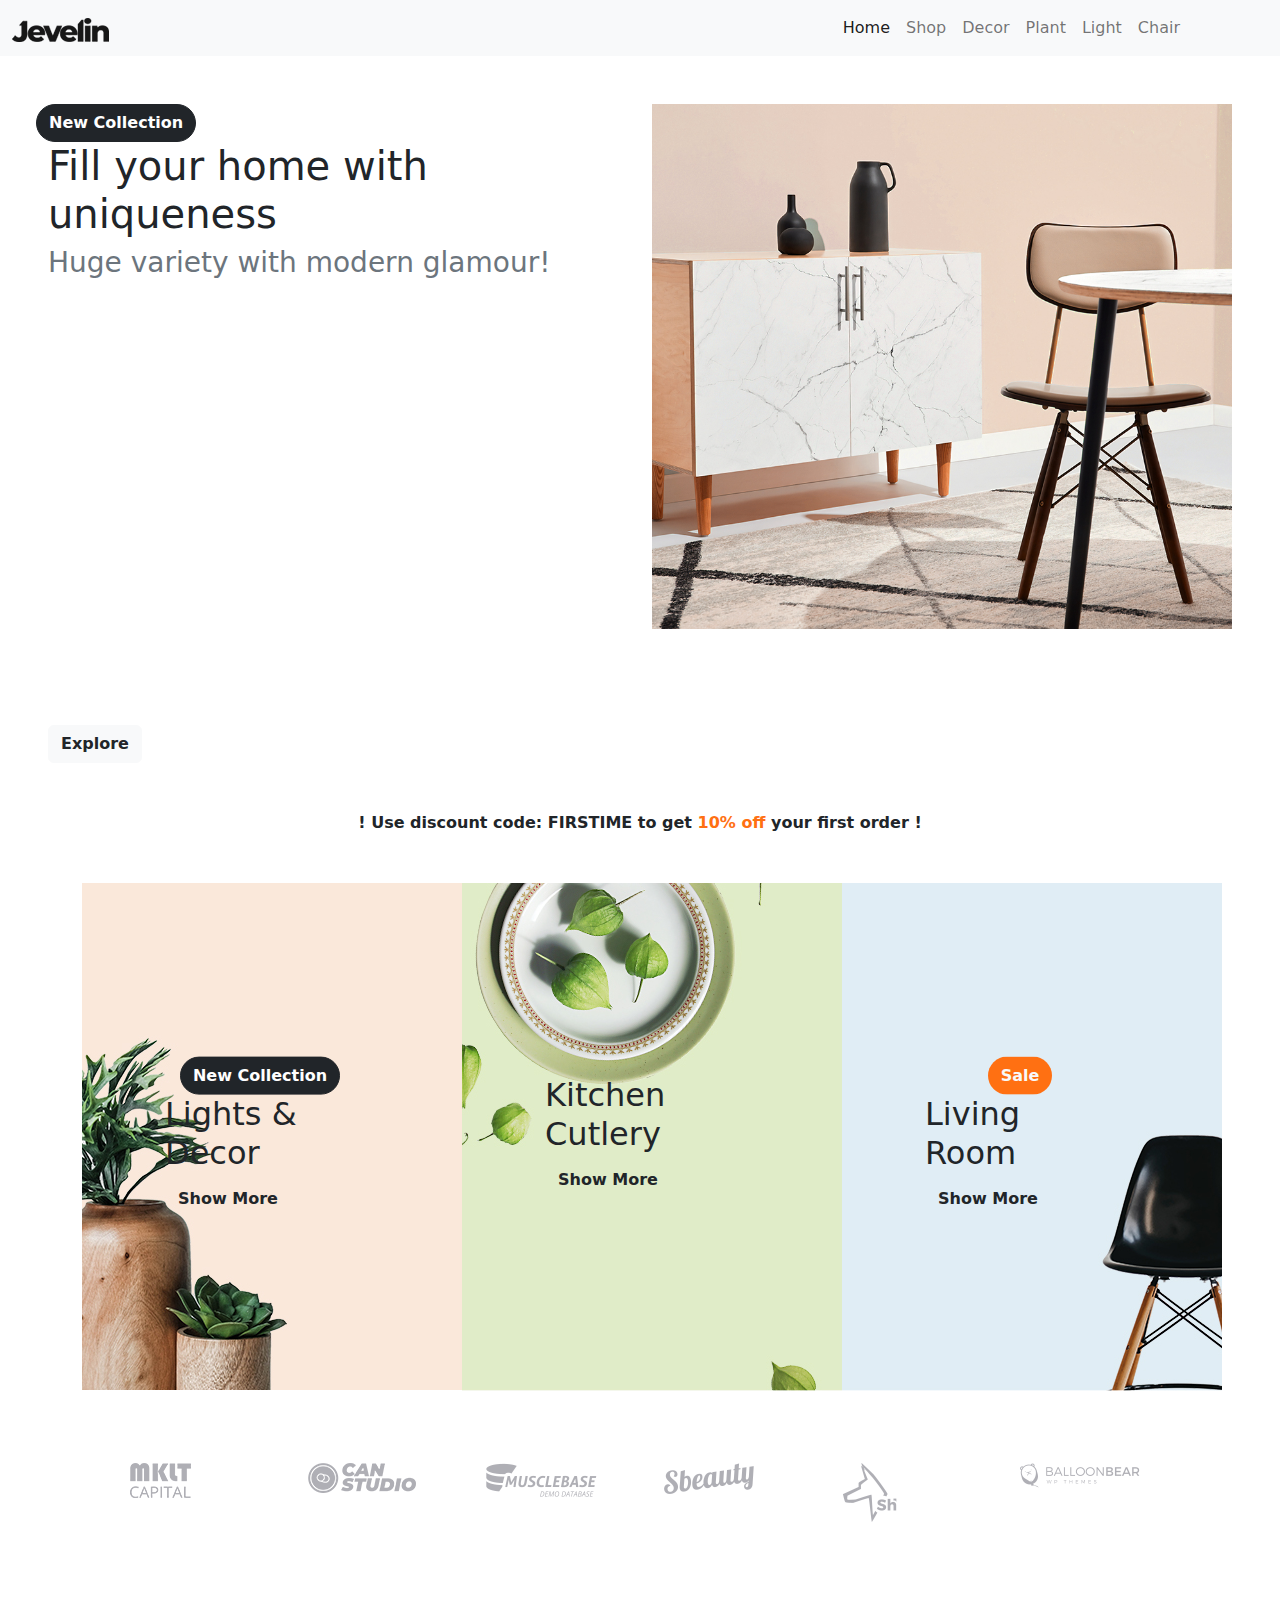
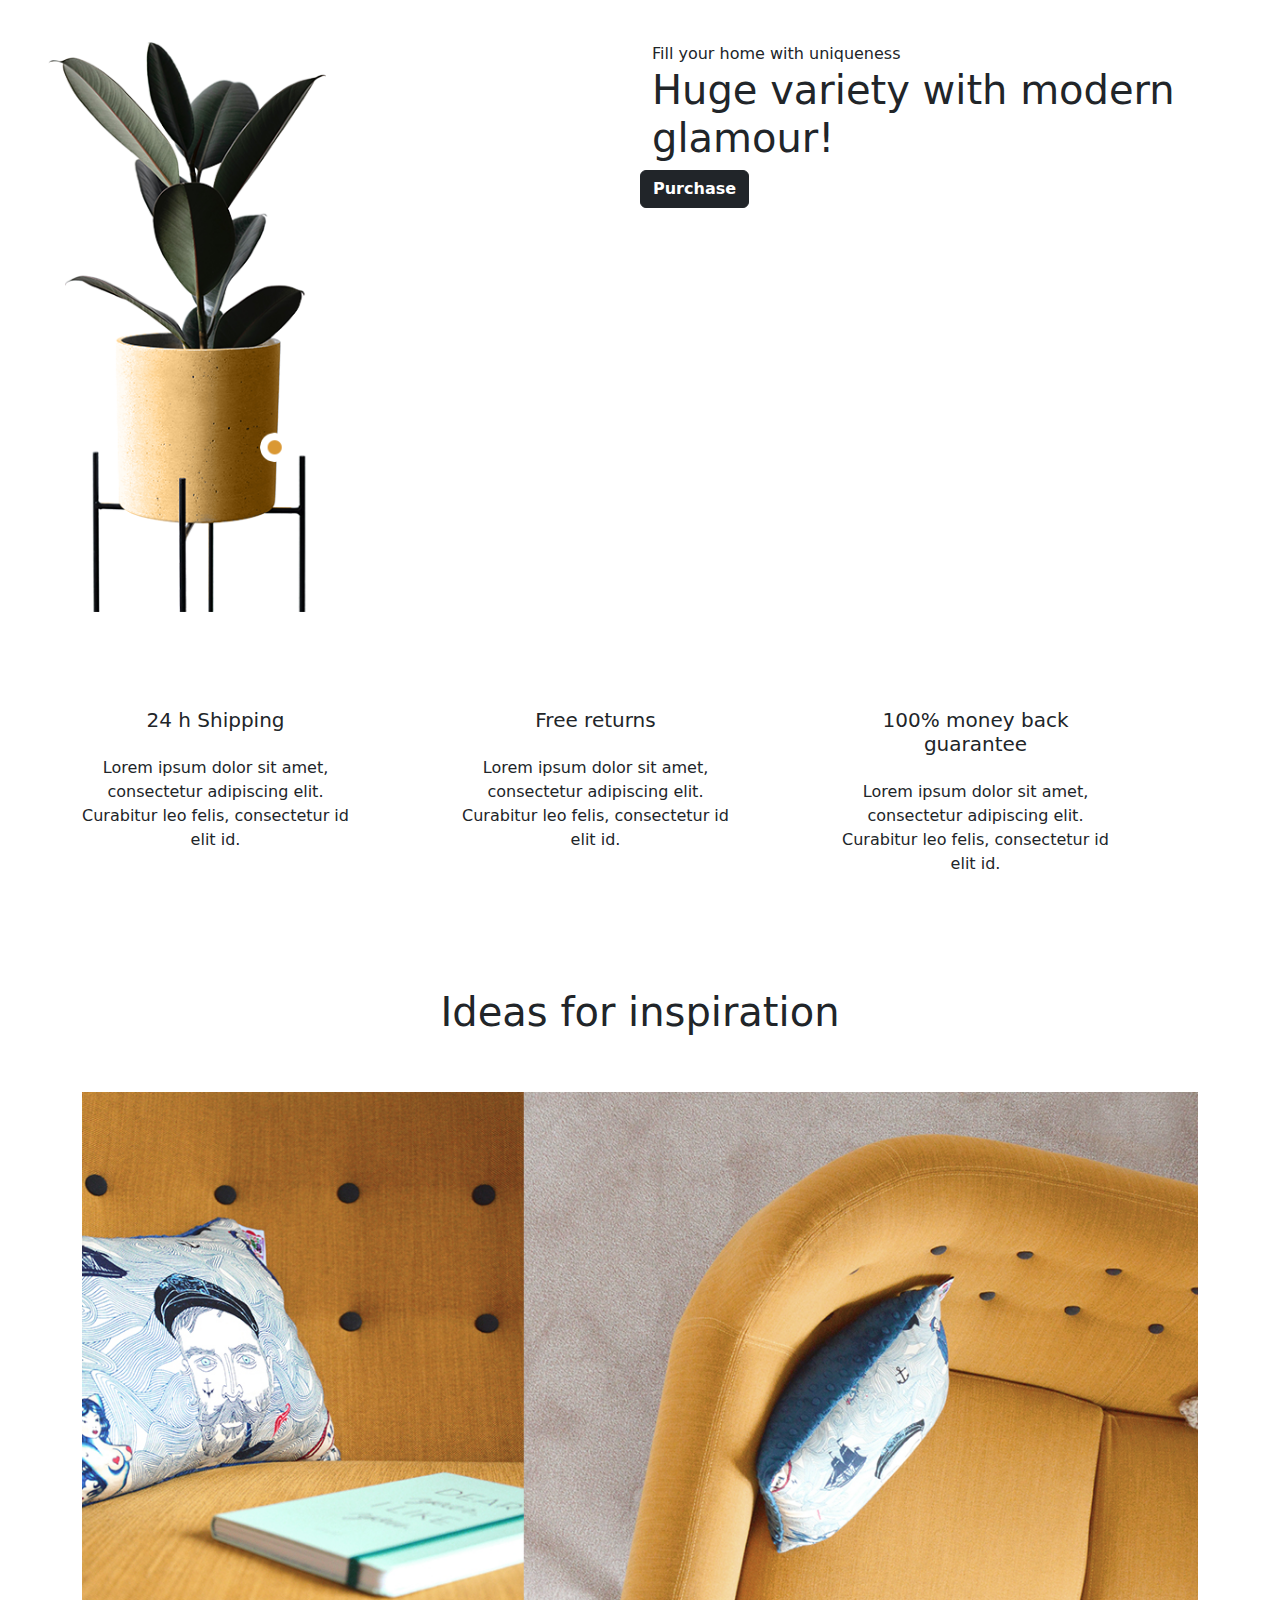
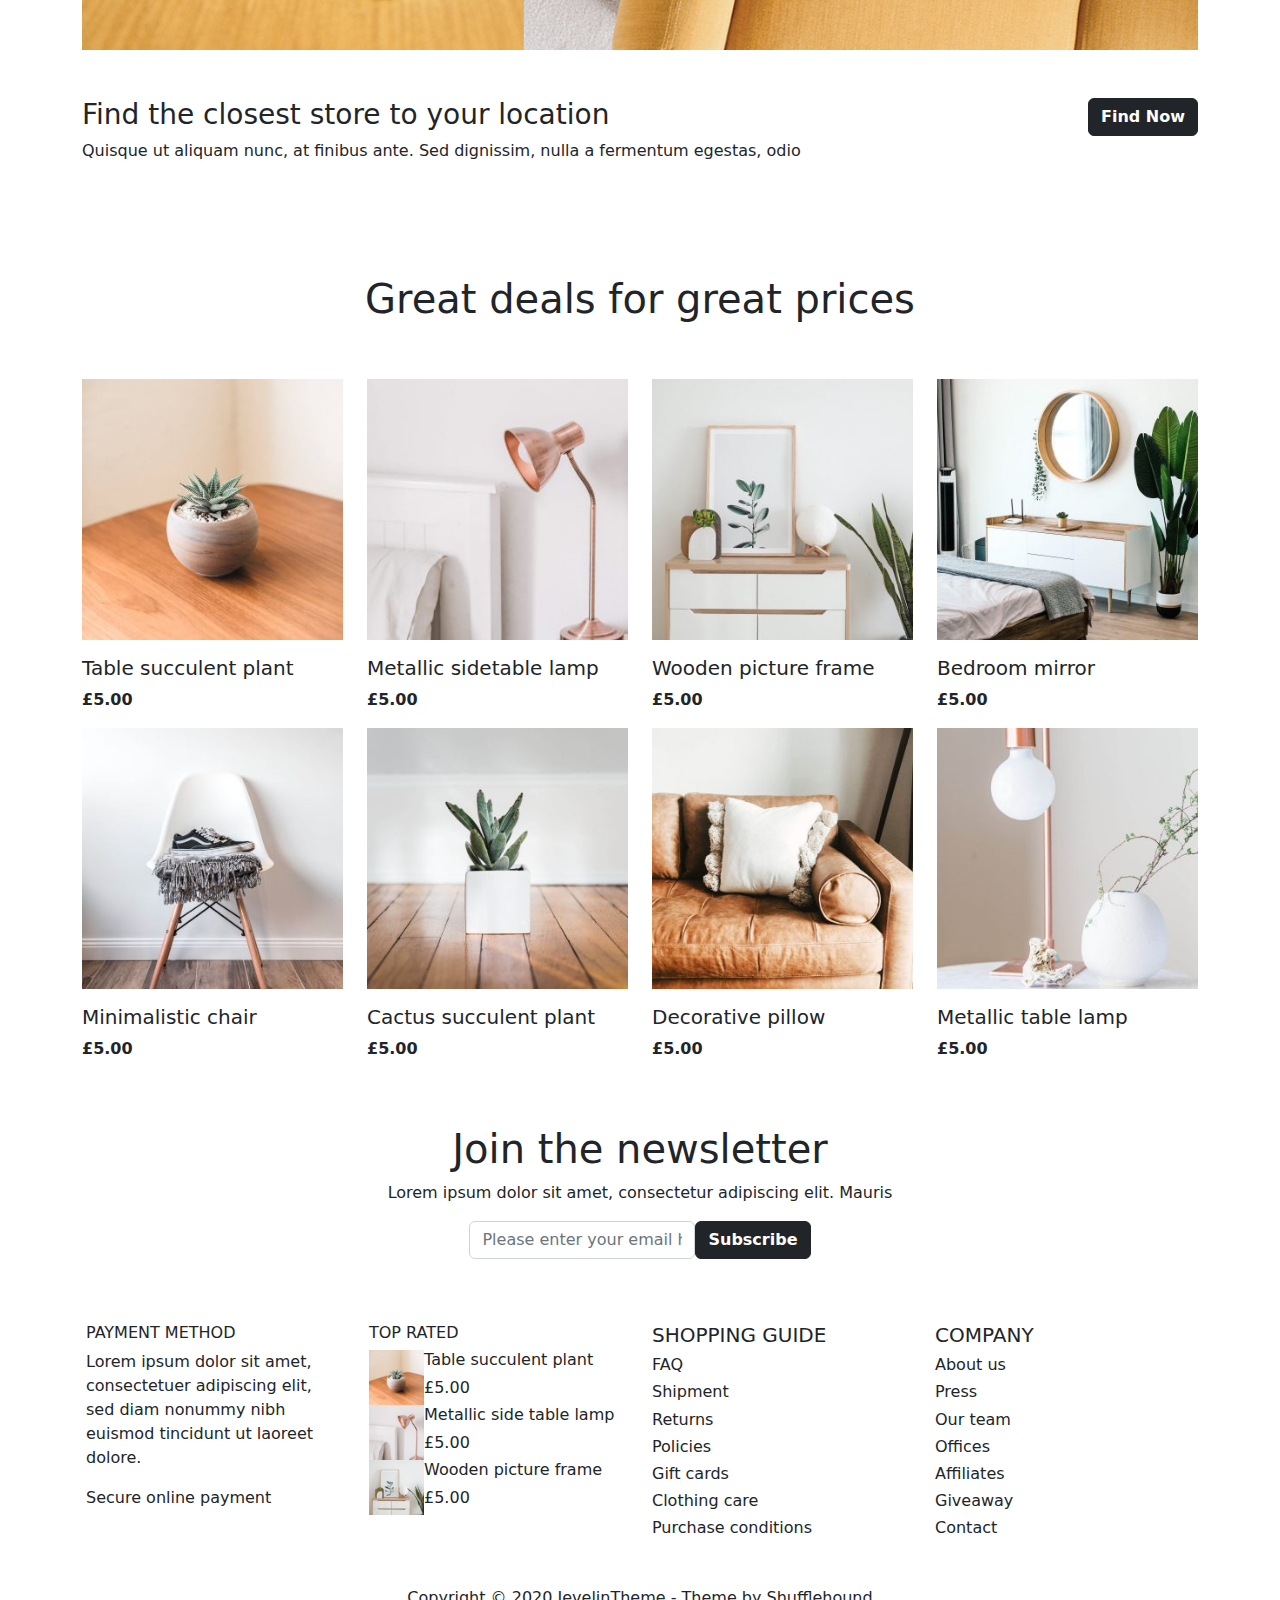
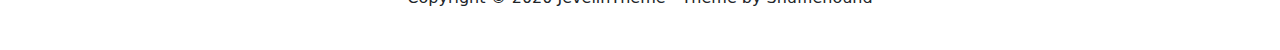
==== Task1/index.html @ b9869b01 "commit" ====
<!DOCTYPE html>
<html lang="en">
    <head>
        <meta charset="UTF-8">
        <meta http-equiv="X-UA-Compatible" content="IE=edge">
        <meta name="viewport" content="width=device-width, initial-scale=1.0">
        <title>Minimal Furniture Shop - Just another Jevelin WordPress Theme...</title>
        <link rel="icon" type="image/x-icon" href="assets/icon.png">
        <link rel="stylesheet" href="css/style.css">
        <link rel="stylesheet" href="assets/bootstrap.min.css">
        <script defer src="assets/bootstrap.bundle.min.js"></script>
        <script defer src="assets/icons.js"></script>
    </head>
    <body>
        <nav class="navbar navbar-expand-sm bg-light navbar-light">
            <div class="container-fluid">
                <div>
                    <a class="navbar-brand" href="#">
                        <img src="assets/logo.png" alt="Logo">
                    </a>
                </div>
                <div class="collapse navbar-collapse" id="navbarNav"></div>
                    <ul class="navbar-nav">
                        <li class="nav-item">
                            <a class="nav-link active" href="#">Home</a>
                        </li>
                        <li class="nav-item">
                            <a class="nav-link" href="#">Shop</a>
                        </li>
                        <li class="nav-item">
                            <a class="nav-link" href="#">Decor</a>
                        </li>
                        <li class="nav-item">
                            <a class="nav-link" href="#">Plant</a>
                        </li>
                        <li class="nav-item">
                            <a class="nav-link" href="#">Light</a>
                        </li>
                        <li class="nav-item">
                            <a class="nav-link" href="#">Chair</a>
                        </li>
                    </ul>
                </div>
                <div>
                    <ul class="navbar-nav">
                        <li class="nav-item">
                            <a class="nav-link" href="#">
                                <i class='fab fa-facebook-f' id="facebookicon1"></i>
                            </a>
                        </li>
                        <li class="nav-item">
                            <a class="nav-link" href="#">
                                <i class='fab fa-twitter' id="twittericon1"></i>
                            </a>
                        </li>
                        <li class="nav-item">
                            <a class="nav-link" href="#">
                                <i class='fab fa-instagram' id="instagramicon1"></i>
                            </a>
                        </li>
                        <li class="nav-item">
                            <a class="nav-link" href="#">
                                <i class='fas fa-search' id="searchicon1"></i>
                            </a>
                        </li>
                        <li class="nav-item">
                            <a class="nav-link" href="#">
                                <i class='fas fa-shopping-cart' id="carticon1"></i>
                            </a>
                        </li>
                    </ul>
                </div>
            </div>
        </nav>
        <div class="container-fluid p-5">
            <div class="row">
                <div class="col-lg-6">
                    <div class="row">
                        <button type="button" class="btn btn-dark btn-xs rounded-pill w-auto"><b>New Collection</b></button>
                    </div>
                    <div class="row">
                        <h1 class="text-dark">Fill your home with uniqueness</h1>
                    </div>
                    <div class="row">
                        <h3 class="text-secondary">Huge variety with modern glamour!</h3>
                    </div>
                </div>
                <div class="col-lg-6">
                    <div class="row">
                        <img src="assets/furniture1.jpg" alt="Furniture1">
                    </div>
                </div>
            </div>
        </div>
        <div class="container-fluid p-5">
            <button class="btn btn-light text-dark">
                <b>Explore
                    <i class='fas fa-angle-down' id="arrowdown1"></i>
                </b>
            </button>
        </div>
        <div class="container">
            <div class="row text-center">
                <a href="#" class="text-decoration-none text-dark pb-5">
                    <b>! Use discount code: FIRSTIME to get <span class="color-ff7012">10% off</span> your first order !</b>
                </a>
            </div>
        </div>
        <div class="container">
            <div class="row">
                <div class="col-lg-4 position-relative">
                    <img src="assets/furniture2.jpg" alt="Furniture2">
                    <div class="position-absolute top-50 start-50 translate-middle">
                        <div class="text-center">
                            <button type="button" class="btn btn-dark btn-xs rounded-pill w-auto">
                                <b>New Collection</b>
                            </button>
                        </div>
                        <div>
                            <h2>Lights & Decor</h2>
                        </div>
                        <div>
                            <button type="button" class="btn bg-transparent text-dark">
                                <b>Show More
                                    <i class='fas fa-angle-right' id="arrowright1"></i>
                                </b>
                            </button>
                        </div>
                    </div>
                </div>
                <div class="col-lg-4 position-relative">
                    <img src="assets/furniture3.jpg" alt="Furniture3">
                    <div class="position-absolute top-50 start-50 translate-middle">
                        <div>
                            <h2>Kitchen Cutlery</h2>
                        </div>
                        <div>
                            <button type="button" class="btn bg-transparent text-dark">
                                <b>Show More
                                    <i class='fas fa-angle-right' id="arrowright1"></i>
                                </b>
                            </button>
                        </div>
                    </div>
                </div>
                <div class="col-lg-4 position-relative">
                    <img src="assets/furniture4.jpg" alt="Furniture4">
                    <div class="position-absolute top-50 start-50 translate-middle">
                        <div class="text-center">
                            <button type="button" class="btn btn-xs rounded-pill w-auto bg-ff7012 text-light">
                                <b>Sale</b>
                            </button>
                        </div>
                        <div>
                            <h2>Living Room</h2>
                        </div>
                        <div>
                            <button type="button" class="btn bg-transparent text-dark">
                                <b>Show More
                                    <i class='fas fa-angle-right' id="arrowright1"></i>
                                </b>
                            </button>
                        </div>
                    </div>
                </div>
            </div>
        </div>
        <div class="container p-5">
            <div class="row">
                <div class="col-md-6 col-lg-3 col-xl-2 p-4">
                    <img src="assets/mklt.png" alt="MKLT">
                </div>
                <div class="col-md-6 col-lg-3 col-xl-2 p-4">
                    <img src="assets/can.png" alt="CAN">
                </div>
                <div class="col-md-6 col-lg-3 col-xl-2 p-4">
                    <img src="assets/musclebase.png" alt="Musclebase">
                </div>
                <div class="col-md-6 col-lg-3 col-xl-2 p-4">
                    <img src="assets/sbeauty.png" alt="Sbeauty">
                </div>
                <div class="col-md-6 col-lg-3 col-xl-2 p-4">
                    <img src="assets/sh.png" alt="SH">
                </div>
                <div class="col-md-6 col-lg-3 col-xl-2 p-4">
                    <img src="assets/balloonbear.png" alt="Balloonbear">
                </div>
            </div>
        </div>
        <div class="container-fluid p-5">
            <div class="row">
                <div class="col-lg-6">
                    <div class="row">
                        <img src="assets/furniture5-1.png" alt="Furniture1" class="w-50">
                    </div>
                </div>
                <div class="col-lg-6">
                    <div class="row">
                        <span class="text-dark">Fill your home with uniqueness</span>
                    </div>
                    <div class="row">
                        <h1 class="text-dark">Huge variety with modern glamour!</h1>
                    </div>
                    <div class="row">
                        <button type="button" class="btn btn-dark btn-xs rounded w-auto">
                            <b>Purchase</b>
                        </button>
                    </div>
                </div>
            </div>
        </div>
        <div class="container py-5">
            <div class="row">
                <div class="col-lg-4">
                    <div class="text-center w-75">
                        <i class='far fa-clock' id="clockicon1"></i>
                        <h5 class="pb-3">24 h Shipping</h5>
                        <p>Lorem ipsum dolor sit amet, consectetur adipiscing elit. Curabitur leo felis, consectetur id elit id.</p>
                    </div>
                </div>
                <div class="col-lg-4">
                    <div class="text-center w-75">
                        <i class='fas fa-truck' id="truckicon1"></i>
                        <h5 class="pb-3">Free returns</h5>
                        <p>Lorem ipsum dolor sit amet, consectetur adipiscing elit. Curabitur leo felis, consectetur id elit id.</p>
                    </div>
                </div>
                <div class="col-lg-4">
                    <div class="text-center w-75">
                        <i class='fas fa-wallet' id="walleticon1"></i>
                        <h5 class="pb-3">100% money back guarantee</h5>
                        <p>Lorem ipsum dolor sit amet, consectetur adipiscing elit. Curabitur leo felis, consectetur id elit id.</p>
                    </div>
                </div>
            </div>
        </div>
        <div class="container">
            <h1 class="text-center py-5">Ideas for inspiration</h1>
            <img src="assets/furniture6.jpg" alt="Furniture6" class="w-100">
        </div>
        <div class="container my-5">
            <div class="d-flex justify-content-between">
                <div>
                    <h3>Find the closest store to your location</h3>
                    <p>Quisque ut aliquam nunc, at finibus ante. Sed dignissim, nulla a fermentum egestas, odio</p>
                </div>
                <div>
                    <button type="button" class="btn btn-dark btn-xs rounded w-auto">
                        <b>Find Now</b>
                    </button>
                </div>
            </div>
        </div>
        <div class="container">
            <div class="text-center py-5">
                <h1>Great deals for great prices</h1>
            </div>
            <div class="row">
                <div class="col-xl-3 col-md-6">
                    <div class="card border-0">
                        <img class="card-img-top rounded-0" src="assets/furniture7.jpg" alt="Furniture7">
                        <div class="card-body d-flex justify-content-between px-0">
                            <div>
                                <h5 class="card-title">Table succulent plant</h5>
                                <p class="card-text"><b>£5.00</b></p>
                            </div>
                            <div>
                                <i class='fas fa-shopping-cart'></i>
                            </div>
                        </div>
                    </div>
                </div>
                <div class="col-xl-3 col-md-6">
                    <div class="card border-0">
                        <img class="card-img-top rounded-0" src="assets/furniture8.jpg" alt="Furniture8">
                        <div class="card-body d-flex justify-content-between px-0">
                            <div>
                                <h5 class="card-title">Metallic sidetable lamp</h5>
                                <p class="card-text"><b>£5.00</b></p>
                            </div>
                            <div>
                                <i class='fas fa-shopping-cart'></i>
                            </div>
                        </div>
                    </div>
                </div>
                <div class="col-xl-3 col-md-6">
                    <div class="card border-0">
                        <img class="card-img-top rounded-0" src="assets/furniture9.jpg" alt="Furniture9">
                        <div class="card-body d-flex justify-content-between px-0">
                            <div>
                                <h5 class="card-title">Wooden picture frame</h5>
                                <p class="card-text"><b>£5.00</b></p>
                            </div>
                            <div>
                                <i class='fas fa-shopping-cart'></i>
                            </div>
                        </div>
                    </div>
                </div>
                <div class="col-xl-3 col-md-6">
                    <div class="card border-0">
                        <img class="card-img-top rounded-0" src="assets/furniture10.jpg" alt="Furniture10">
                        <div class="card-body d-flex justify-content-between px-0">
                            <div>
                                <h5 class="card-title">Bedroom mirror</h5>
                                <p class="card-text"><b>£5.00</b></p>
                            </div>
                            <div>
                                <i class='fas fa-shopping-cart'></i>
                            </div>
                        </div>
                    </div>
                </div>
            </div>
            <div class="row">
                <div class="col-xl-3 col-md-6">
                    <div class="card border-0">
                        <img class="card-img-top rounded-0" src="assets/furniture11.jpg" alt="Furniture11">
                        <div class="card-body d-flex justify-content-between px-0">
                            <div>
                                <h5 class="card-title">Minimalistic chair</h5>
                                <p class="card-text"><b>£5.00</b></p>
                            </div>
                            <div>
                                <i class='fas fa-shopping-cart'></i>
                            </div>
                        </div>
                    </div>
                </div>
                <div class="col-xl-3 col-md-6">
                    <div class="card border-0">
                        <img class="card-img-top rounded-0" src="assets/furniture12.jpg" alt="Furniture12">
                        <div class="card-body d-flex justify-content-between px-0">
                            <div>
                                <h5 class="card-title">Cactus succulent plant</h5>
                                <p class="card-text"><b>£5.00</b></p>
                            </div>
                            <div>
                                <i class='fas fa-shopping-cart'></i>
                            </div>
                        </div>
                    </div>
                </div>
                <div class="col-xl-3 col-md-6">
                    <div class="card border-0">
                        <img class="card-img-top rounded-0" src="assets/furniture13.jpg" alt="Furniture13">
                        <div class="card-body d-flex justify-content-between px-0">
                            <div>
                                <h5 class="card-title">Decorative pillow</h5>
                                <p class="card-text"><b>£5.00</b></p>
                            </div>
                            <div>
                                <i class='fas fa-shopping-cart'></i>
                            </div>
                        </div>
                    </div>
                </div>
                <div class="col-xl-3 col-md-6">
                    <div class="card border-0">
                        <img class="card-img-top rounded-0" src="assets/furniture14.jpg" alt="Furniture14">
                        <div class="card-body d-flex justify-content-between px-0">
                            <div>
                                <h5 class="card-title">Metallic table lamp</h5>
                                <p class="card-text"><b>£5.00</b></p>
                            </div>
                            <div>
                                <i class='fas fa-shopping-cart'></i>
                            </div>
                        </div>
                    </div>
                </div>
            </div>
        </div>
        <div class="container text-center p-5">
            <h1>Join the newsletter</h1>
            <div>
                <p>Lorem ipsum dolor sit amet, consectetur adipiscing elit. Mauris</p>
            </div>
            <div class="d-flex justify-content-center">
                <div class="mr-3">
                    <input type="text" placeholder="Please enter your email here..." class="form-control">
                </div>
                <div>
                    <button type="button" class="btn btn-dark btn-xs rounded w-auto">
                        <b>Subscribe</b>
                    </button>
                </div>
            </div>
        </div>
        <div class="container p-3">
            <div class="row">
                <div class="col-lg-3">
                    <h6>PAYMENT METHOD</h6>
                    <div>
                        <P>
                            Lorem ipsum dolor sit amet, consectetuer adipiscing elit, sed diam nonummy nibh euismod tincidunt ut laoreet dolore.
                        </P>
                    </div>
                    <div class="d-flex">
                        <div class="pe-3">
                            <i class='fab fa-cc-visa' id="visaicon"></i>
                        </div>
                        <div class="pe-3">
                            <i class='fab fa-cc-mastercard' id="mastericon"></i>
                        </div>
                        <div class="pe-3">
                            <i class='fab fa-cc-amex' id="amexicon"></i>
                        </div>
                        <div class="pe-3">
                            <i class='fab fa-cc-paypal' id="paypalicon"></i>
                        </div>
                        <div class="pe-3">
                            <i class='fab fa-cc-jcb' id="jcbicon"></i>
                        </div>
                    </div>
                    <div>
                        <i class='fas fa-lock'></i>
                        <span>Secure online payment</span>
                    </div>
                </div>
                <div class="col-lg-3">
                    <h6>TOP RATED</h6>
                    <div class="d-flex">
                        <div>
                            <img src="assets/furniture7.jpg" alt="Table succulent plant" class="cursor-pointer width-55">
                        </div>
                        <div>
                            <h6>Table succulent plant</h6>
                            <h6>£5.00</h6>
                        </div>
                    </div>
                    <div class="d-flex">
                        <div>
                            <img src="assets/furniture8.jpg" alt="Metallic side table lamp" class="cursor-pointer width-55">
                        </div>
                        <div>
                            <h6>Metallic side table lamp</h6>
                            <h6>£5.00</h6>
                        </div>
                    </div>
                    <div class="d-flex">
                        <div>
                            <img src="assets/furniture9.jpg" alt="Wooden picture frame" class="cursor-pointer width-55">
                        </div>
                        <div>
                            <h6>Wooden picture frame</h6>
                            <h6>£5.00</h6>
                        </div>
                    </div>
                </div>
                <div class="col-lg-3">
                    <h5>SHOPPING GUIDE</h5>
                    <h6 class="">FAQ</h6>
                    <h6 class="">Shipment</h6>
                    <h6 class="">Returns</h6>
                    <h6 class="">Policies</h6>
                    <h6 class="">Gift cards</h6>
                    <h6 class="">Clothing care</h6>
                    <h6 class="">Purchase conditions</h6>
                </div>
                <div class="col-lg-3">
                    <h5>COMPANY</h5>
                    <h6 class="">About us</h6>
                    <h6 class="">Press</h6>
                    <h6 class="">Our team</h6>
                    <h6 class="">Offices</h6>
                    <h6 class="">Affiliates</h6>
                    <h6 class="">Giveaway</h6>
                    <h6 class="">Contact</h6>
                </div>
            </div>
        </div>
        <div class="text-center p-4">
            <p>Copyright © 2020 JevelinTheme - Theme by Shufflehound</p>
        </div>
    </body>
</html>
---- Task1/css/style.css ----
*{
    padding: 0;
    margin: 0;
}
.bg-ff7012{
    background-color: #ff7012!important;
}
.color-ff7012{
    color: #ff7012;
}
.width-55{
    width: 55px;
}
#clockicon1,
#truckicon1,
#walleticon1{
    font-size: 40px;
    margin-bottom: 40px;
}
#visaicon,
#mastericon,
#amexicon,
#paypalicon,
#jcbicon{
    font-size: 30px;
}
#visaicon:hover,
#mastericon:hover,
#amexicon:hover,
#paypalicon:hover,
#jcbicon:hover{
    color: #686868;
    cursor: pointer;
}
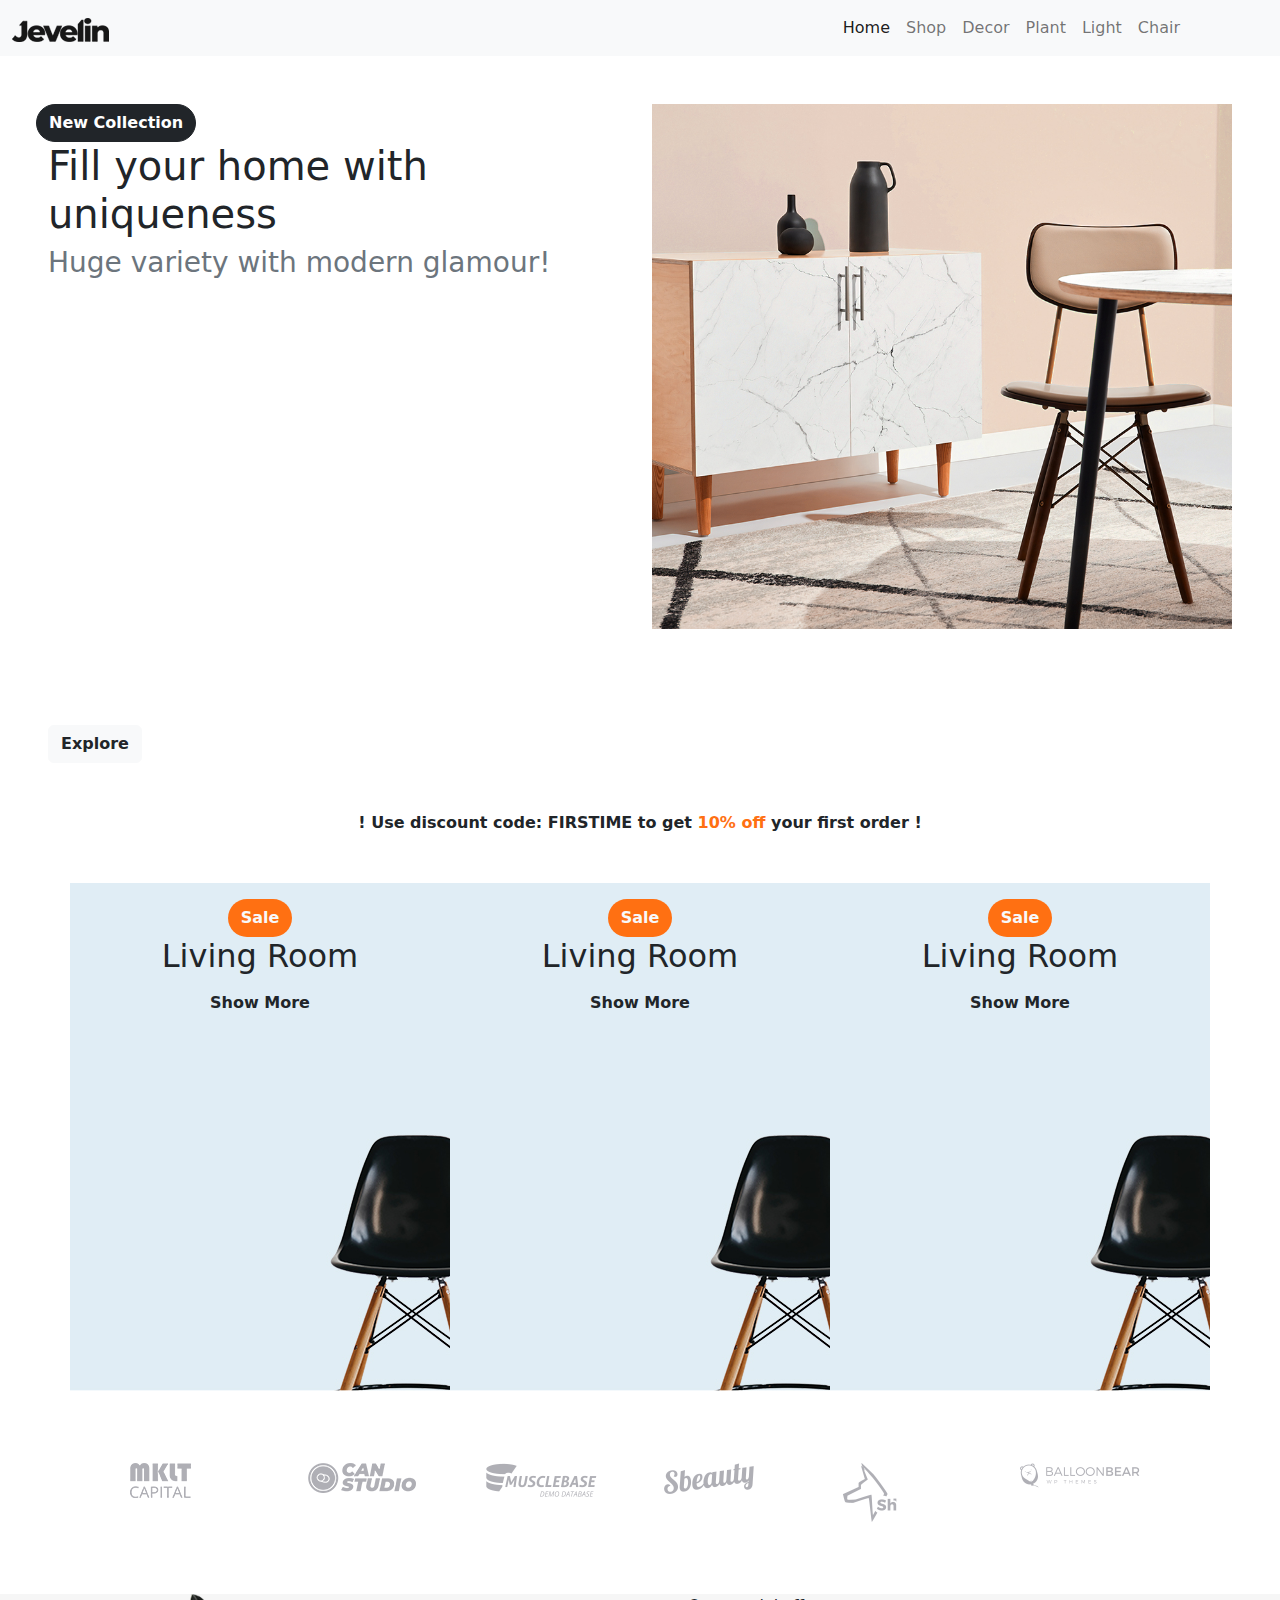
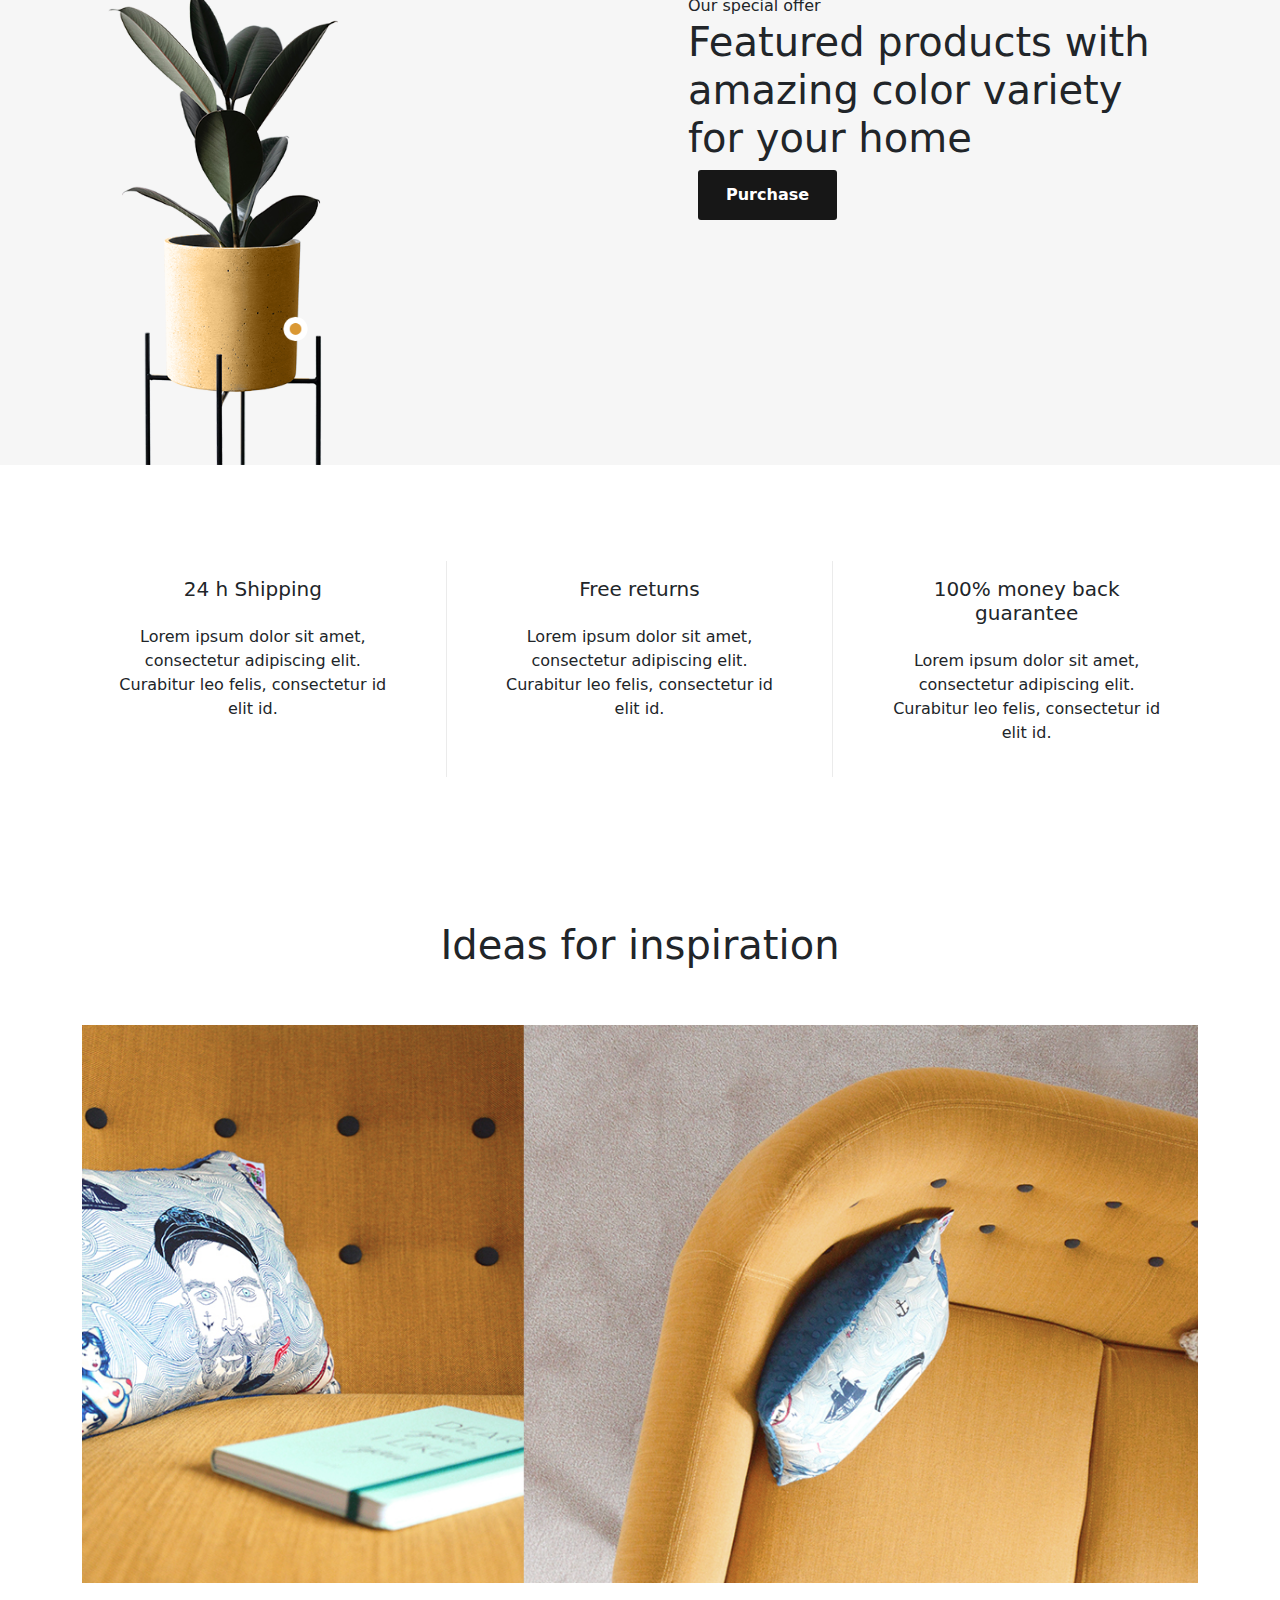
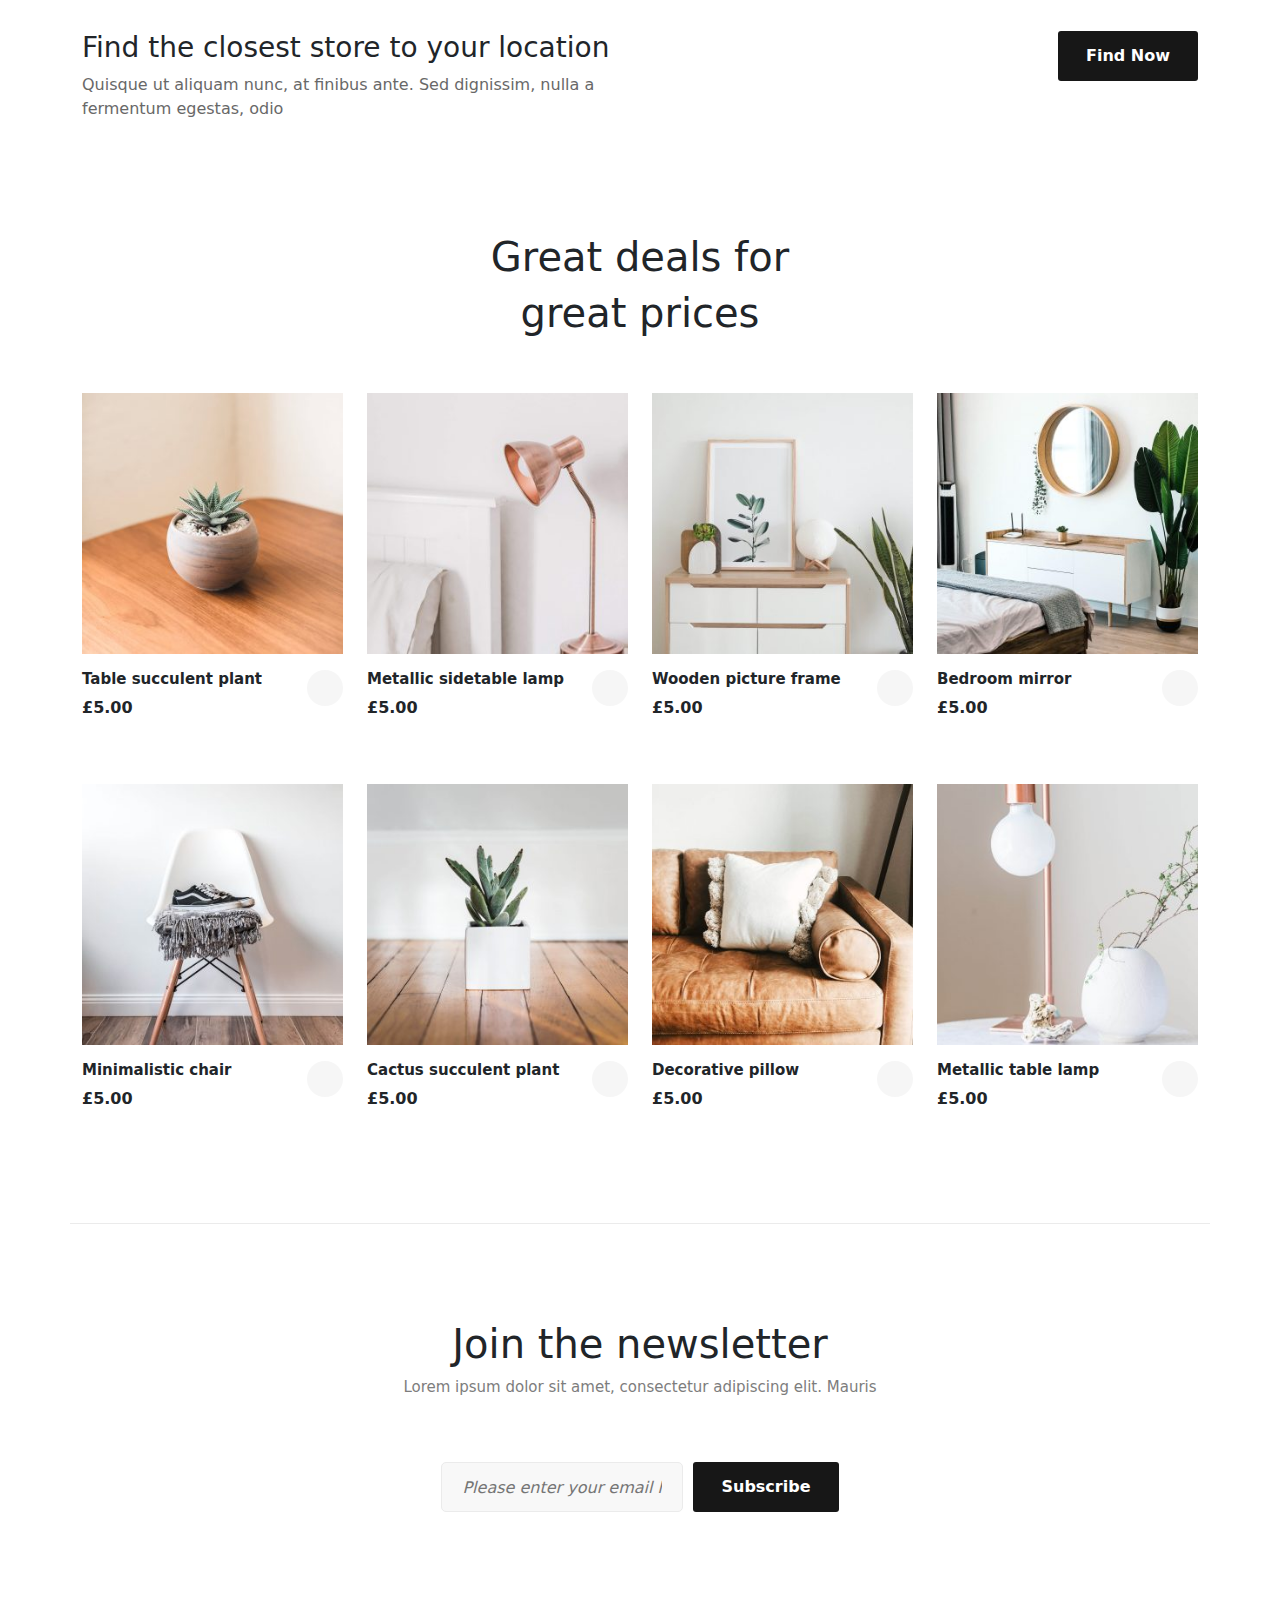
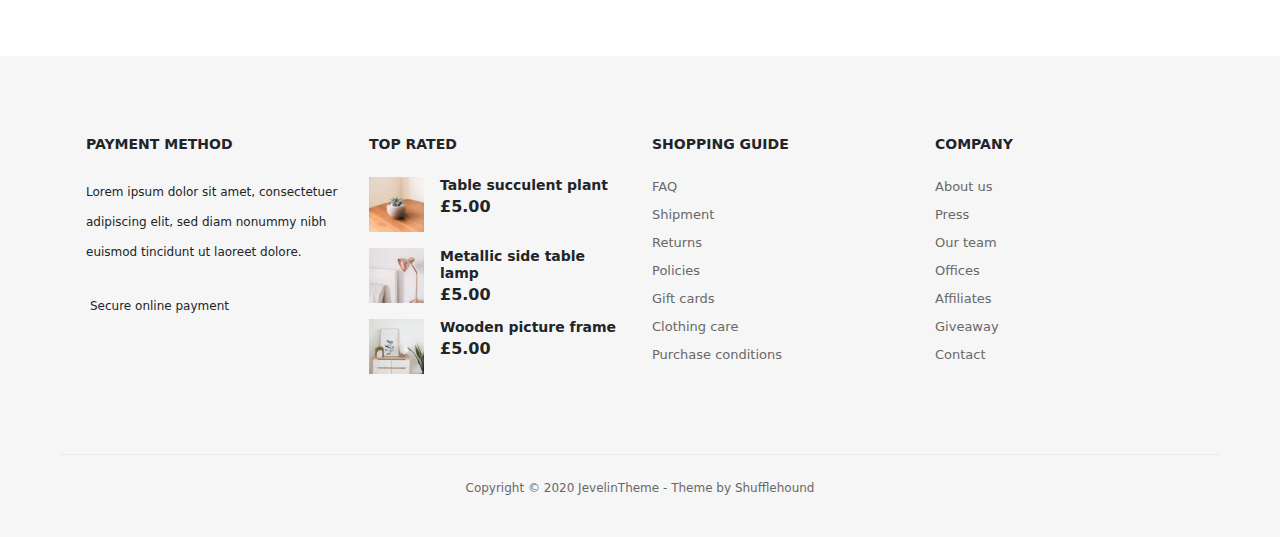
==== commit 6da41deb: "commit" ====
--- a/Task1/index.html
+++ b/Task1/index.html
@@ -109,7 +109,7 @@
         <div class="container">
             <div class="row">
                 <div class="col-lg-4 position-relative">
-                    <img src="assets/furniture2.jpg" alt="Furniture2">
+                    <!-- <img src="assets/furniture2.jpg" alt="Furniture2">
                     <div class="position-absolute top-50 start-50 translate-middle">
                         <div class="text-center">
                             <button type="button" class="btn btn-dark btn-xs rounded-pill w-auto">
@@ -126,10 +126,24 @@
                                 </b>
                             </button>
                         </div>
+                    </div> -->
+                    <div class="card text-center align-items-center border-0">
+                        <img src="assets/furniture4.jpg" alt="Furniture4">
+                        <div class="card-img-overlay">
+                            <button type="button" class="btn btn-xs rounded-pill w-auto bg-ff7012 text-light">
+                                <b>Sale</b>
+                            </button>
+                            <h2 class="card-text">Living Room</h2>
+                            <button type="button" class="btn bg-transparent text-dark">
+                                <b>Show More
+                                    <i class='fas fa-angle-right' id="arrowright1"></i>
+                                </b>
+                            </button>
+                        </div>
                     </div>
                 </div>
                 <div class="col-lg-4 position-relative">
-                    <img src="assets/furniture3.jpg" alt="Furniture3">
+                    <!-- <img src="assets/furniture3.jpg" alt="Furniture3">
                     <div class="position-absolute top-50 start-50 translate-middle">
                         <div>
                             <h2>Kitchen Cutlery</h2>
@@ -141,20 +155,14 @@
                                 </b>
                             </button>
                         </div>
-                    </div>
-                </div>
-                <div class="col-lg-4 position-relative">
-                    <img src="assets/furniture4.jpg" alt="Furniture4">
-                    <div class="position-absolute top-50 start-50 translate-middle">
-                        <div class="text-center">
+                    </div> -->
+                    <div class="card text-center align-items-center border-0">
+                        <img src="assets/furniture4.jpg" alt="Furniture4">
+                        <div class="card-img-overlay">
                             <button type="button" class="btn btn-xs rounded-pill w-auto bg-ff7012 text-light">
                                 <b>Sale</b>
                             </button>
-                        </div>
-                        <div>
-                            <h2>Living Room</h2>
-                        </div>
-                        <div>
+                            <h2 class="card-text">Living Room</h2>
                             <button type="button" class="btn bg-transparent text-dark">
                                 <b>Show More
                                     <i class='fas fa-angle-right' id="arrowright1"></i>
@@ -163,6 +171,22 @@
                         </div>
                     </div>
                 </div>
+                <div class="col-lg-4">
+                    <div class="card text-center align-items-center border-0">
+                        <img src="assets/furniture4.jpg" alt="Furniture4">
+                        <div class="card-img-overlay">
+                            <button type="button" class="btn btn-xs rounded-pill w-auto bg-ff7012 text-light">
+                                <b>Sale</b>
+                            </button>
+                            <h2 class="card-text">Living Room</h2>
+                            <button type="button" class="btn bg-transparent text-dark">
+                                <b>Show More
+                                    <i class='fas fa-angle-right' id="arrowright1"></i>
+                                </b>
+                            </button>
+                        </div>
+                    </div>
+                </div>
             </div>
         </div>
         <div class="container p-5">
@@ -187,46 +211,46 @@
                 </div>
             </div>
         </div>
-        <div class="container-fluid p-5">
-            <div class="row">
-                <div class="col-lg-6">
+        <div class="container-fluid bg-f6f6f6">
+            <div class="row mx-5">
+                <div class="col-lg-6 px-5">
                     <div class="row">
                         <img src="assets/furniture5-1.png" alt="Furniture1" class="w-50">
                     </div>
                 </div>
-                <div class="col-lg-6">
-                    <div class="row">
-                        <span class="text-dark">Fill your home with uniqueness</span>
-                    </div>
-                    <div class="row">
-                        <h1 class="text-dark">Huge variety with modern glamour!</h1>
-                    </div>
-                    <div class="row">
-                        <button type="button" class="btn btn-dark btn-xs rounded w-auto">
-                            <b>Purchase</b>
+                <div class="col-lg-6 px-5">
+                    <div>
+                        <span class="text-dark">Our special offer</span>
+                    </div>
+                    <div>
+                        <h1 class="text-dark">Featured products with amazing color variety for your home</h1>
+                    </div>
+                    <div>
+                        <button type="button" class="purchase">
+                            Purchase
                         </button>
                     </div>
                 </div>
             </div>
         </div>
-        <div class="container py-5">
-            <div class="row">
-                <div class="col-lg-4">
-                    <div class="text-center w-75">
+        <div class="container-fluid py-5 my-5">
+            <div class="row mx-5">
+                <div class="col-lg-4 text-center px-5 border-right-1">
+                    <div class="py-3">
                         <i class='far fa-clock' id="clockicon1"></i>
                         <h5 class="pb-3">24 h Shipping</h5>
                         <p>Lorem ipsum dolor sit amet, consectetur adipiscing elit. Curabitur leo felis, consectetur id elit id.</p>
                     </div>
                 </div>
-                <div class="col-lg-4">
-                    <div class="text-center w-75">
+                <div class="col-lg-4 text-center px-5 border-right-1">
+                    <div class="py-3">
                         <i class='fas fa-truck' id="truckicon1"></i>
                         <h5 class="pb-3">Free returns</h5>
                         <p>Lorem ipsum dolor sit amet, consectetur adipiscing elit. Curabitur leo felis, consectetur id elit id.</p>
                     </div>
                 </div>
-                <div class="col-lg-4">
-                    <div class="text-center w-75">
+                <div class="col-lg-4 text-center px-5">
+                    <div class="py-3">
                         <i class='fas fa-wallet' id="walleticon1"></i>
                         <h5 class="pb-3">100% money back guarantee</h5>
                         <p>Lorem ipsum dolor sit amet, consectetur adipiscing elit. Curabitur leo felis, consectetur id elit id.</p>
@@ -242,30 +266,31 @@
             <div class="d-flex justify-content-between">
                 <div>
                     <h3>Find the closest store to your location</h3>
-                    <p>Quisque ut aliquam nunc, at finibus ante. Sed dignissim, nulla a fermentum egestas, odio</p>
+                    <p class="cart-font1 color-686868 col-lg-10">Quisque ut aliquam nunc, at finibus ante. Sed dignissim, nulla a fermentum egestas, odio</p>
                 </div>
                 <div>
-                    <button type="button" class="btn btn-dark btn-xs rounded w-auto">
-                        <b>Find Now</b>
+                    <button type="button" class="purchase">
+                        Find Now
                     </button>
                 </div>
             </div>
         </div>
-        <div class="container">
+        <div class="container pb-5">
             <div class="text-center py-5">
-                <h1>Great deals for great prices</h1>
-            </div>
-            <div class="row">
+                <h1>Great deals for</h1>
+                <h1>great prices</h1>
+            </div>
+            <div class="row mb-5">
                 <div class="col-xl-3 col-md-6">
                     <div class="card border-0">
                         <img class="card-img-top rounded-0" src="assets/furniture7.jpg" alt="Furniture7">
-                        <div class="card-body d-flex justify-content-between px-0">
-                            <div>
-                                <h5 class="card-title">Table succulent plant</h5>
-                                <p class="card-text"><b>£5.00</b></p>
-                            </div>
-                            <div>
-                                <i class='fas fa-shopping-cart'></i>
+                        <div class="card-body d-flex justify-content-between px-0 cursor-pointer">
+                            <div>
+                                <h5 class="card-title card-font1">Table succulent plant</h5>
+                                <p class="card-text"><b>£5.00</b></p>
+                            </div>
+                            <div class="d-flex justify-content-center align-items-center cart-icon">
+                                <i class='fas fa-shopping-cart' id="cart1"></i>
                             </div>
                         </div>
                     </div>
@@ -273,13 +298,13 @@
                 <div class="col-xl-3 col-md-6">
                     <div class="card border-0">
                         <img class="card-img-top rounded-0" src="assets/furniture8.jpg" alt="Furniture8">
-                        <div class="card-body d-flex justify-content-between px-0">
-                            <div>
-                                <h5 class="card-title">Metallic sidetable lamp</h5>
-                                <p class="card-text"><b>£5.00</b></p>
-                            </div>
-                            <div>
-                                <i class='fas fa-shopping-cart'></i>
+                        <div class="card-body d-flex justify-content-between px-0 cursor-pointer">
+                            <div>
+                                <h5 class="card-title card-font1">Metallic sidetable lamp</h5>
+                                <p class="card-text"><b>£5.00</b></p>
+                            </div>
+                            <div class="d-flex justify-content-center align-items-center cart-icon">
+                                <i class='fas fa-shopping-cart' id="cart2"></i>
                             </div>
                         </div>
                     </div>
@@ -287,13 +312,13 @@
                 <div class="col-xl-3 col-md-6">
                     <div class="card border-0">
                         <img class="card-img-top rounded-0" src="assets/furniture9.jpg" alt="Furniture9">
-                        <div class="card-body d-flex justify-content-between px-0">
-                            <div>
-                                <h5 class="card-title">Wooden picture frame</h5>
-                                <p class="card-text"><b>£5.00</b></p>
-                            </div>
-                            <div>
-                                <i class='fas fa-shopping-cart'></i>
+                        <div class="card-body d-flex justify-content-between px-0 cursor-pointer">
+                            <div>
+                                <h5 class="card-title card-font1">Wooden picture frame</h5>
+                                <p class="card-text"><b>£5.00</b></p>
+                            </div>
+                            <div class="d-flex justify-content-center align-items-center cart-icon">
+                                <i class='fas fa-shopping-cart' id="cart3"></i>
                             </div>
                         </div>
                     </div>
@@ -301,29 +326,29 @@
                 <div class="col-xl-3 col-md-6">
                     <div class="card border-0">
                         <img class="card-img-top rounded-0" src="assets/furniture10.jpg" alt="Furniture10">
-                        <div class="card-body d-flex justify-content-between px-0">
-                            <div>
-                                <h5 class="card-title">Bedroom mirror</h5>
-                                <p class="card-text"><b>£5.00</b></p>
-                            </div>
-                            <div>
-                                <i class='fas fa-shopping-cart'></i>
-                            </div>
-                        </div>
-                    </div>
-                </div>
-            </div>
-            <div class="row">
+                        <div class="card-body d-flex justify-content-between px-0 cursor-pointer">
+                            <div>
+                                <h5 class="card-title card-font1">Bedroom mirror</h5>
+                                <p class="card-text"><b>£5.00</b></p>
+                            </div>
+                            <div class="d-flex justify-content-center align-items-center cart-icon">
+                                <i class='fas fa-shopping-cart' id="cart4"></i>
+                            </div>
+                        </div>
+                    </div>
+                </div>
+            </div>
+            <div class="row mb-5">
                 <div class="col-xl-3 col-md-6">
                     <div class="card border-0">
                         <img class="card-img-top rounded-0" src="assets/furniture11.jpg" alt="Furniture11">
-                        <div class="card-body d-flex justify-content-between px-0">
-                            <div>
-                                <h5 class="card-title">Minimalistic chair</h5>
-                                <p class="card-text"><b>£5.00</b></p>
-                            </div>
-                            <div>
-                                <i class='fas fa-shopping-cart'></i>
+                        <div class="card-body d-flex justify-content-between px-0 cursor-pointer">
+                            <div>
+                                <h5 class="card-title card-font1">Minimalistic chair</h5>
+                                <p class="card-text"><b>£5.00</b></p>
+                            </div>
+                            <div class="d-flex justify-content-center align-items-center cart-icon">
+                                <i class='fas fa-shopping-cart' id="cart5"></i>
                             </div>
                         </div>
                     </div>
@@ -331,13 +356,13 @@
                 <div class="col-xl-3 col-md-6">
                     <div class="card border-0">
                         <img class="card-img-top rounded-0" src="assets/furniture12.jpg" alt="Furniture12">
-                        <div class="card-body d-flex justify-content-between px-0">
-                            <div>
-                                <h5 class="card-title">Cactus succulent plant</h5>
-                                <p class="card-text"><b>£5.00</b></p>
-                            </div>
-                            <div>
-                                <i class='fas fa-shopping-cart'></i>
+                        <div class="card-body d-flex justify-content-between px-0 cursor-pointer">
+                            <div>
+                                <h5 class="card-title card-font1">Cactus succulent plant</h5>
+                                <p class="card-text"><b>£5.00</b></p>
+                            </div>
+                            <div class="d-flex justify-content-center align-items-center cart-icon">
+                                <i class='fas fa-shopping-cart' id="cart6"></i>
                             </div>
                         </div>
                     </div>
@@ -345,13 +370,13 @@
                 <div class="col-xl-3 col-md-6">
                     <div class="card border-0">
                         <img class="card-img-top rounded-0" src="assets/furniture13.jpg" alt="Furniture13">
-                        <div class="card-body d-flex justify-content-between px-0">
-                            <div>
-                                <h5 class="card-title">Decorative pillow</h5>
-                                <p class="card-text"><b>£5.00</b></p>
-                            </div>
-                            <div>
-                                <i class='fas fa-shopping-cart'></i>
+                        <div class="card-body d-flex justify-content-between px-0 cursor-pointer">
+                            <div>
+                                <h5 class="card-title card-font1">Decorative pillow</h5>
+                                <p class="card-text"><b>£5.00</b></p>
+                            </div>
+                            <div class="d-flex justify-content-center align-items-center cart-icon">
+                                <i class='fas fa-shopping-cart' id="cart7"></i>
                             </div>
                         </div>
                     </div>
@@ -361,118 +386,122 @@
                         <img class="card-img-top rounded-0" src="assets/furniture14.jpg" alt="Furniture14">
                         <div class="card-body d-flex justify-content-between px-0">
                             <div>
-                                <h5 class="card-title">Metallic table lamp</h5>
-                                <p class="card-text"><b>£5.00</b></p>
-                            </div>
-                            <div>
-                                <i class='fas fa-shopping-cart'></i>
-                            </div>
-                        </div>
-                    </div>
-                </div>
-            </div>
-        </div>
-        <div class="container text-center p-5">
-            <h1>Join the newsletter</h1>
+                                <h5 class="card-title card-font1">Metallic table lamp</h5>
+                                <p class="card-text"><b>£5.00</b></p>
+                            </div>
+                            <div class="d-flex justify-content-center align-items-center cart-icon">
+                                <i class='fas fa-shopping-cart' id="cart8"></i>
+                            </div>
+                        </div>
+                    </div>
+                </div>
+            </div>
+        </div>
+        <div class="container text-center p-5 border-top-1">
+            <h1 class="mt-5">Join the newsletter</h1>
             <div>
-                <p>Lorem ipsum dolor sit amet, consectetur adipiscing elit. Mauris</p>
-            </div>
-            <div class="d-flex justify-content-center">
-                <div class="mr-3">
-                    <input type="text" placeholder="Please enter your email here..." class="form-control">
-                </div>
+                <p class="color-7d7d7d font-size-15 font-weight-400">Lorem ipsum dolor sit amet, consectetur adipiscing elit. Mauris</p>
+            </div>
+            <div class="d-flex justify-content-center p-5 mb-5">
                 <div>
-                    <button type="button" class="btn btn-dark btn-xs rounded w-auto">
-                        <b>Subscribe</b>
+                    <input type="text" placeholder="Please enter your email here..." class="col-lg-12">
+                </div>
+                <div>
+                    <button type="button" class="purchase">
+                        Subscribe
                     </button>
                 </div>
             </div>
         </div>
-        <div class="container p-3">
-            <div class="row">
-                <div class="col-lg-3">
-                    <h6>PAYMENT METHOD</h6>
-                    <div>
-                        <P>
-                            Lorem ipsum dolor sit amet, consectetuer adipiscing elit, sed diam nonummy nibh euismod tincidunt ut laoreet dolore.
-                        </P>
-                    </div>
-                    <div class="d-flex">
-                        <div class="pe-3">
-                            <i class='fab fa-cc-visa' id="visaicon"></i>
-                        </div>
-                        <div class="pe-3">
-                            <i class='fab fa-cc-mastercard' id="mastericon"></i>
-                        </div>
-                        <div class="pe-3">
-                            <i class='fab fa-cc-amex' id="amexicon"></i>
-                        </div>
-                        <div class="pe-3">
-                            <i class='fab fa-cc-paypal' id="paypalicon"></i>
-                        </div>
-                        <div class="pe-3">
-                            <i class='fab fa-cc-jcb' id="jcbicon"></i>
-                        </div>
-                    </div>
-                    <div>
-                        <i class='fas fa-lock'></i>
-                        <span>Secure online payment</span>
-                    </div>
-                </div>
-                <div class="col-lg-3">
-                    <h6>TOP RATED</h6>
-                    <div class="d-flex">
+        <div class="container-fluid bg-f6f6f6 p-0">
+            <div class="container p-3">
+                <div class="row py-5">
+                    <div class="col-lg-3">
+                        <h6 class="footer-font1 py-3">PAYMENT METHOD</h6>
                         <div>
-                            <img src="assets/furniture7.jpg" alt="Table succulent plant" class="cursor-pointer width-55">
-                        </div>
-                        <div>
-                            <h6>Table succulent plant</h6>
-                            <h6>£5.00</h6>
-                        </div>
-                    </div>
-                    <div class="d-flex">
-                        <div>
-                            <img src="assets/furniture8.jpg" alt="Metallic side table lamp" class="cursor-pointer width-55">
-                        </div>
-                        <div>
-                            <h6>Metallic side table lamp</h6>
-                            <h6>£5.00</h6>
-                        </div>
-                    </div>
-                    <div class="d-flex">
-                        <div>
-                            <img src="assets/furniture9.jpg" alt="Wooden picture frame" class="cursor-pointer width-55">
-                        </div>
-                        <div>
-                            <h6>Wooden picture frame</h6>
-                            <h6>£5.00</h6>
-                        </div>
-                    </div>
-                </div>
-                <div class="col-lg-3">
-                    <h5>SHOPPING GUIDE</h5>
-                    <h6 class="">FAQ</h6>
-                    <h6 class="">Shipment</h6>
-                    <h6 class="">Returns</h6>
-                    <h6 class="">Policies</h6>
-                    <h6 class="">Gift cards</h6>
-                    <h6 class="">Clothing care</h6>
-                    <h6 class="">Purchase conditions</h6>
-                </div>
-                <div class="col-lg-3">
-                    <h5>COMPANY</h5>
-                    <h6 class="">About us</h6>
-                    <h6 class="">Press</h6>
-                    <h6 class="">Our team</h6>
-                    <h6 class="">Offices</h6>
-                    <h6 class="">Affiliates</h6>
-                    <h6 class="">Giveaway</h6>
-                    <h6 class="">Contact</h6>
-                </div>
-            </div>
-        </div>
-        <div class="text-center p-4">
-            <p>Copyright © 2020 JevelinTheme - Theme by Shufflehound</p>
+                            <P class="font-size-12 font-weight-400 line-height-30">
+                                Lorem ipsum dolor sit amet, consectetuer adipiscing elit, sed diam nonummy nibh euismod tincidunt ut laoreet dolore.
+                            </P>
+                        </div>
+                        <div class="d-flex">
+                            <div class="pe-3">
+                                <i class='fab fa-cc-visa' id="visaicon"></i>
+                            </div>
+                            <div class="pe-3">
+                                <i class='fab fa-cc-mastercard' id="mastericon"></i>
+                            </div>
+                            <div class="pe-3">
+                                <i class='fab fa-cc-amex' id="amexicon"></i>
+                            </div>
+                            <div class="pe-3">
+                                <i class='fab fa-cc-paypal' id="paypalicon"></i>
+                            </div>
+                            <div class="pe-3">
+                                <i class='fab fa-cc-jcb' id="jcbicon"></i>
+                            </div>
+                        </div>
+                        <div class="py-2">
+                            <span class="me-1"><i class='fas fa-lock' id="lock"></i></span>
+                            <span class="font-size-12 font-weight-400 line-height-30">Secure online payment</span>
+                        </div>
+                    </div>
+                    <div class="col-lg-3">
+                        <h6 class="footer-font1 py-3">TOP RATED</h6>
+                        <div class="d-flex">
+                            <div class="me-3 mb-3">
+                                <img src="assets/furniture7.jpg" alt="Table succulent plant" class="cursor-pointer width-55">
+                            </div>
+                            <div>
+                                <h6 class="footer-font2">Table succulent plant</h6>
+                                <h6 class="footer-font3">£5.00</h6>
+                            </div>
+                        </div>
+                        <div class="d-flex">
+                            <div class="me-3 mb-3">
+                                <img src="assets/furniture8.jpg" alt="Metallic side table lamp" class="cursor-pointer width-55">
+                            </div>
+                            <div>
+                                <h6 class="footer-font2">Metallic side table lamp</h6>
+                                <h6 class="footer-font3">£5.00</h6>
+                            </div>
+                        </div>
+                        <div class="d-flex">
+                            <div class="me-3 mb-3">
+                                <img src="assets/furniture9.jpg" alt="Wooden picture frame" class="cursor-pointer width-55">
+                            </div>
+                            <div>
+                                <h6 class="footer-font2">Wooden picture frame</h6>
+                                <h6 class="footer-font3">£5.00</h6>
+                            </div>
+                        </div>
+                    </div>
+                    <div class="col-lg-3">
+                        <h6 class="footer-font1 py-3">SHOPPING GUIDE</h6>
+                        <h6 class="footer-font">FAQ</h6>
+                        <h6 class="footer-font">Shipment</h6>
+                        <h6 class="footer-font">Returns</h6>
+                        <h6 class="footer-font">Policies</h6>
+                        <h6 class="footer-font">Gift cards</h6>
+                        <h6 class="footer-font">Clothing care</h6>
+                        <h6 class="footer-font">Purchase conditions</h6>
+                    </div>
+                    <div class="col-lg-3">
+                        <h6 class="footer-font1 py-3">COMPANY</h6>
+                        <h6 class="footer-font">About us</h6>
+                        <h6 class="footer-font">Press</h6>
+                        <h6 class="footer-font">Our team</h6>
+                        <h6 class="footer-font">Offices</h6>
+                        <h6 class="footer-font">Affiliates</h6>
+                        <h6 class="footer-font">Giveaway</h6>
+                        <h6 class="footer-font">Contact</h6>
+                    </div>
+                </div>
+            </div>
+            <div class="container-fluid">
+                <div class="text-center p-4 mx-5 border-top-1">
+                    <p class="font-weight-400 font-size-12 color-686868">Copyright © 2020 JevelinTheme - Theme by Shufflehound</p>
+                </div>
+            </div>
         </div>
     </body>
 </html>--- a/Task1/css/style.css
+++ b/Task1/css/style.css
@@ -2,20 +2,132 @@
     padding: 0;
     margin: 0;
 }
+body{
+    font-family: 'Montserrat';
+}
 .bg-ff7012{
     background-color: #ff7012!important;
+}
+.bg-f6f6f6{
+    background-color: #f6f6f6;
 }
 .color-ff7012{
     color: #ff7012;
 }
+.color-686868{
+    color: #686868;
+}
+.color-7d7d7d{
+    color: #7d7d7d;
+}
+.font-weight-400{
+    font-weight: 400;
+}
+.font-weight-600{
+    font-weight: 600;
+}
+.font-size-12{
+    font-size: 12px;
+}
+.font-size-15{
+    font-size: 15px;
+}
+.line-height-30{
+    line-height: 30px;
+}
 .width-55{
     width: 55px;
+}
+.cursor-pointer{
+    cursor: pointer;
+}
+.footer-font{
+    font-size: 13px;
+    font-weight: 500;
+    color: #686868;
+    line-height: 20px;
+}
+.footer-font:hover{
+    color: #ff7012;
+    cursor: pointer;
+}
+.footer-font1{
+    font-size: 14px;
+    font-weight: 600;
+}
+.footer-font2{
+    font-size: 14px;
+    font-weight: 700;
+}
+.footer-font2:hover{
+    color: #686868;
+    cursor: pointer;
+}
+.footer-font3{
+    font-size: 16px;
+    font-weight: 700;
+    line-height: 10px;
+}
+.border-top-1{
+    border-top: 1px solid #ebebeb;
+}
+.purchase{
+    height: 50px;
+    padding-top: 0;
+    padding-bottom: 0;
+    line-height: 50px;
+    padding-left: 28px;
+    padding-right: 28px;
+    font-size: 16px;
+    border-radius: 3px;
+    background-color: #171717;
+    color: #ffffff;
+    margin-left: 10px;
+    outline: none;
+    border: none;
+    font-weight: 600;
+}
+.purchase:hover{
+    background-color: #ff7012;
+}
+.border-right-1{
+    border-right: 1px solid #ebebeb;
+}
+.card-font1{
+    font-size: 15px;
+    font-weight: 600;
+}
+.cart-icon{
+    width: 36px;
+    height: 36px;
+    border-radius: 18px;
+    background-color: #f6f6f6;
+}
+.cart-icon:hover{
+    background-color: #ff7012;
+}
+input{
+    font-size: 13px;
+    color: #7d7d7d;
+    background-color: #f8f8f8;
+    border-radius: 5px;
+    padding: 0px 20px 0px 20px;
+    height: 50px;
+    border: 1px solid #ebebeb;
+    outline: none;
+}
+::placeholder {
+    font-style:italic;
+}
+#lock{
+    font-size: 10px;
 }
 #clockicon1,
 #truckicon1,
 #walleticon1{
     font-size: 40px;
     margin-bottom: 40px;
+    color: #686868;
 }
 #visaicon,
 #mastericon,
@@ -31,4 +143,15 @@
 #jcbicon:hover{
     color: #686868;
     cursor: pointer;
-}+}
+#cart1,
+#cart2,
+#cart3,
+#cart4,
+#cart5,
+#cart6,
+#cart7,
+#cart8{
+    font-size: 12px;
+    color: #8d8d8d;
+}
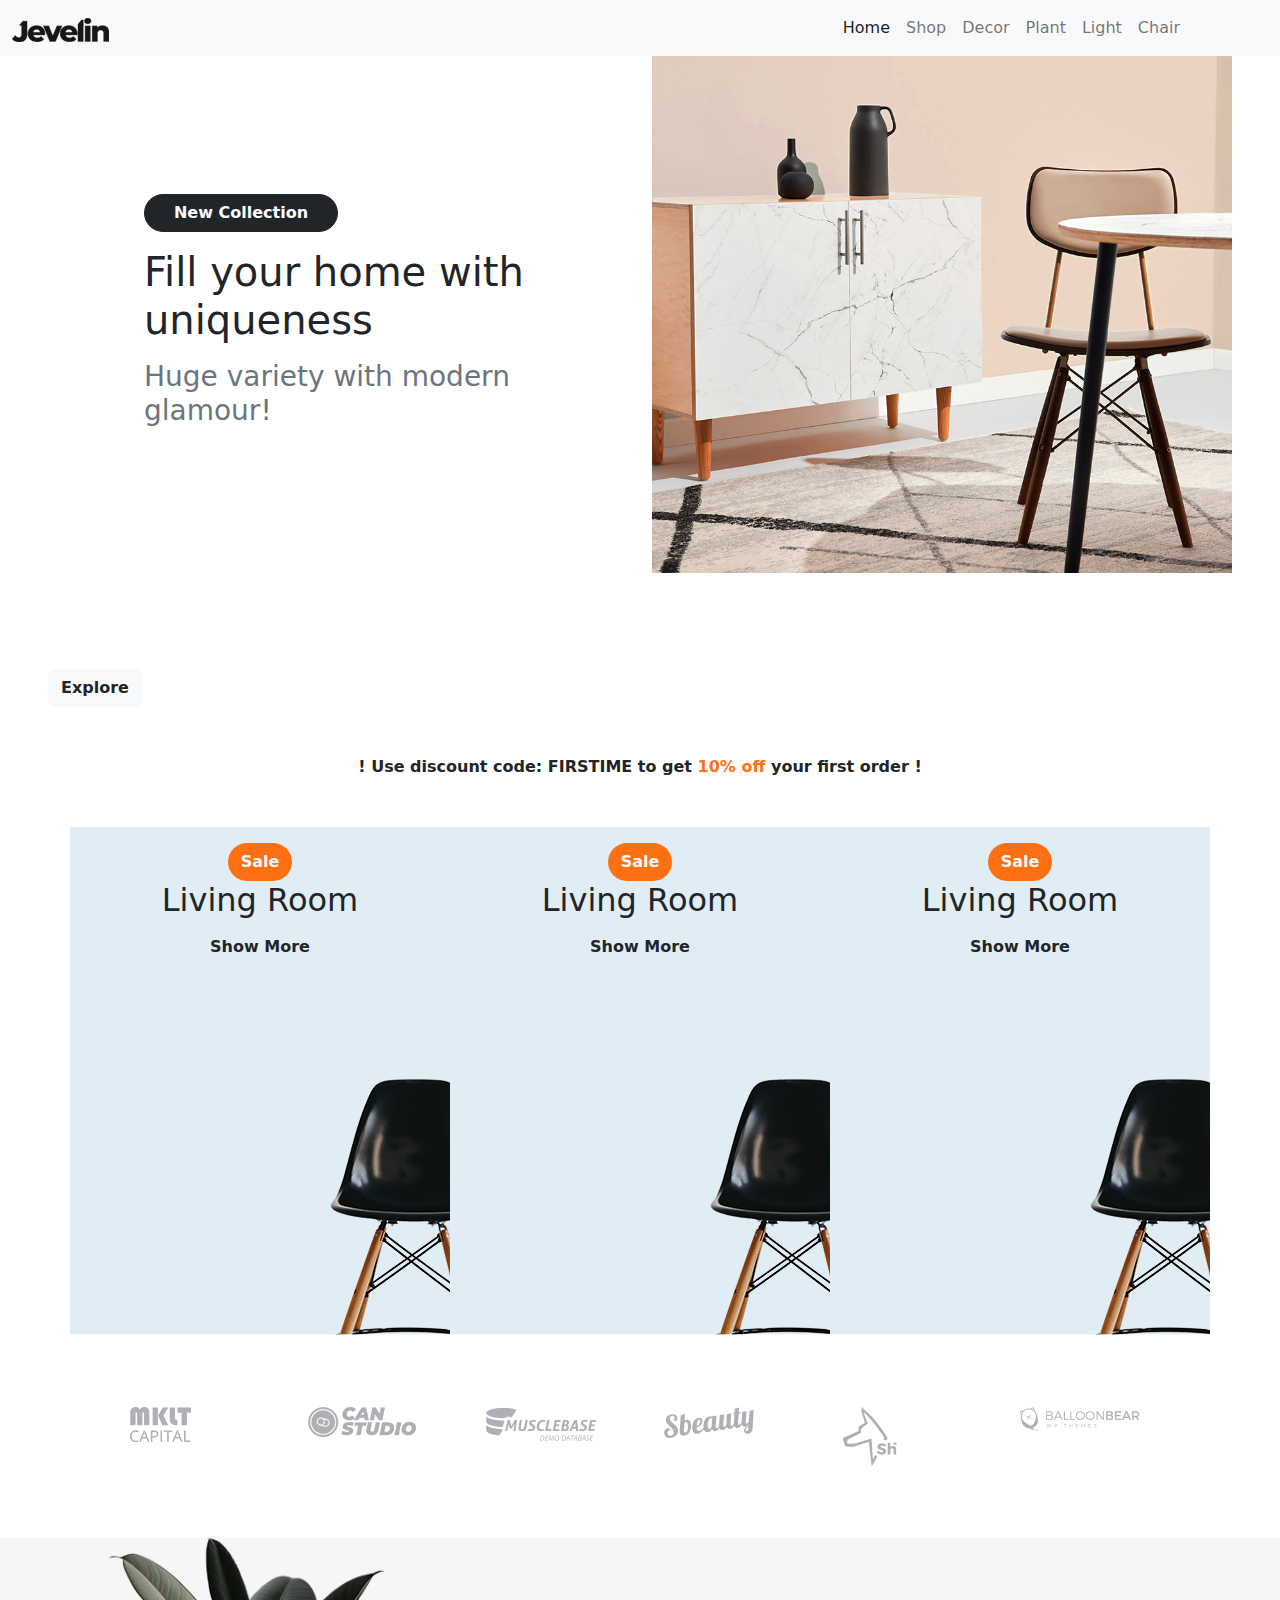
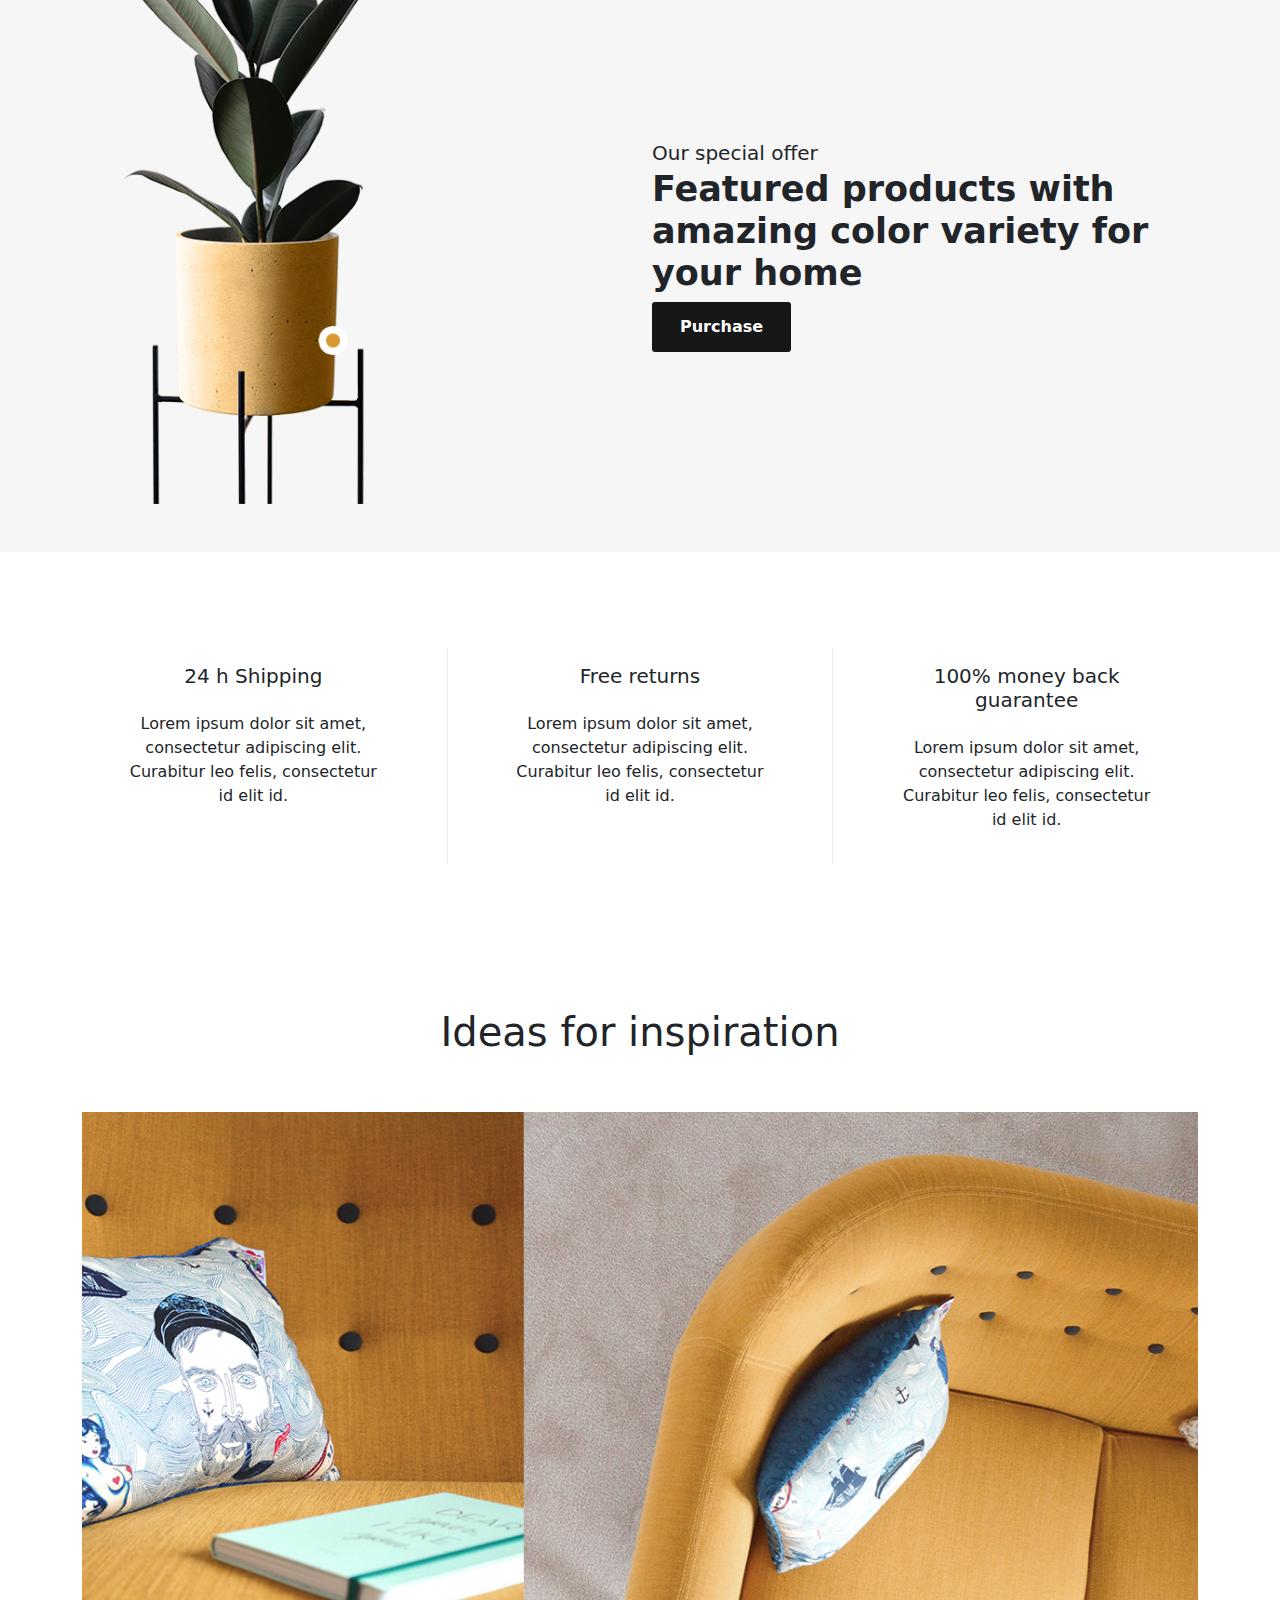
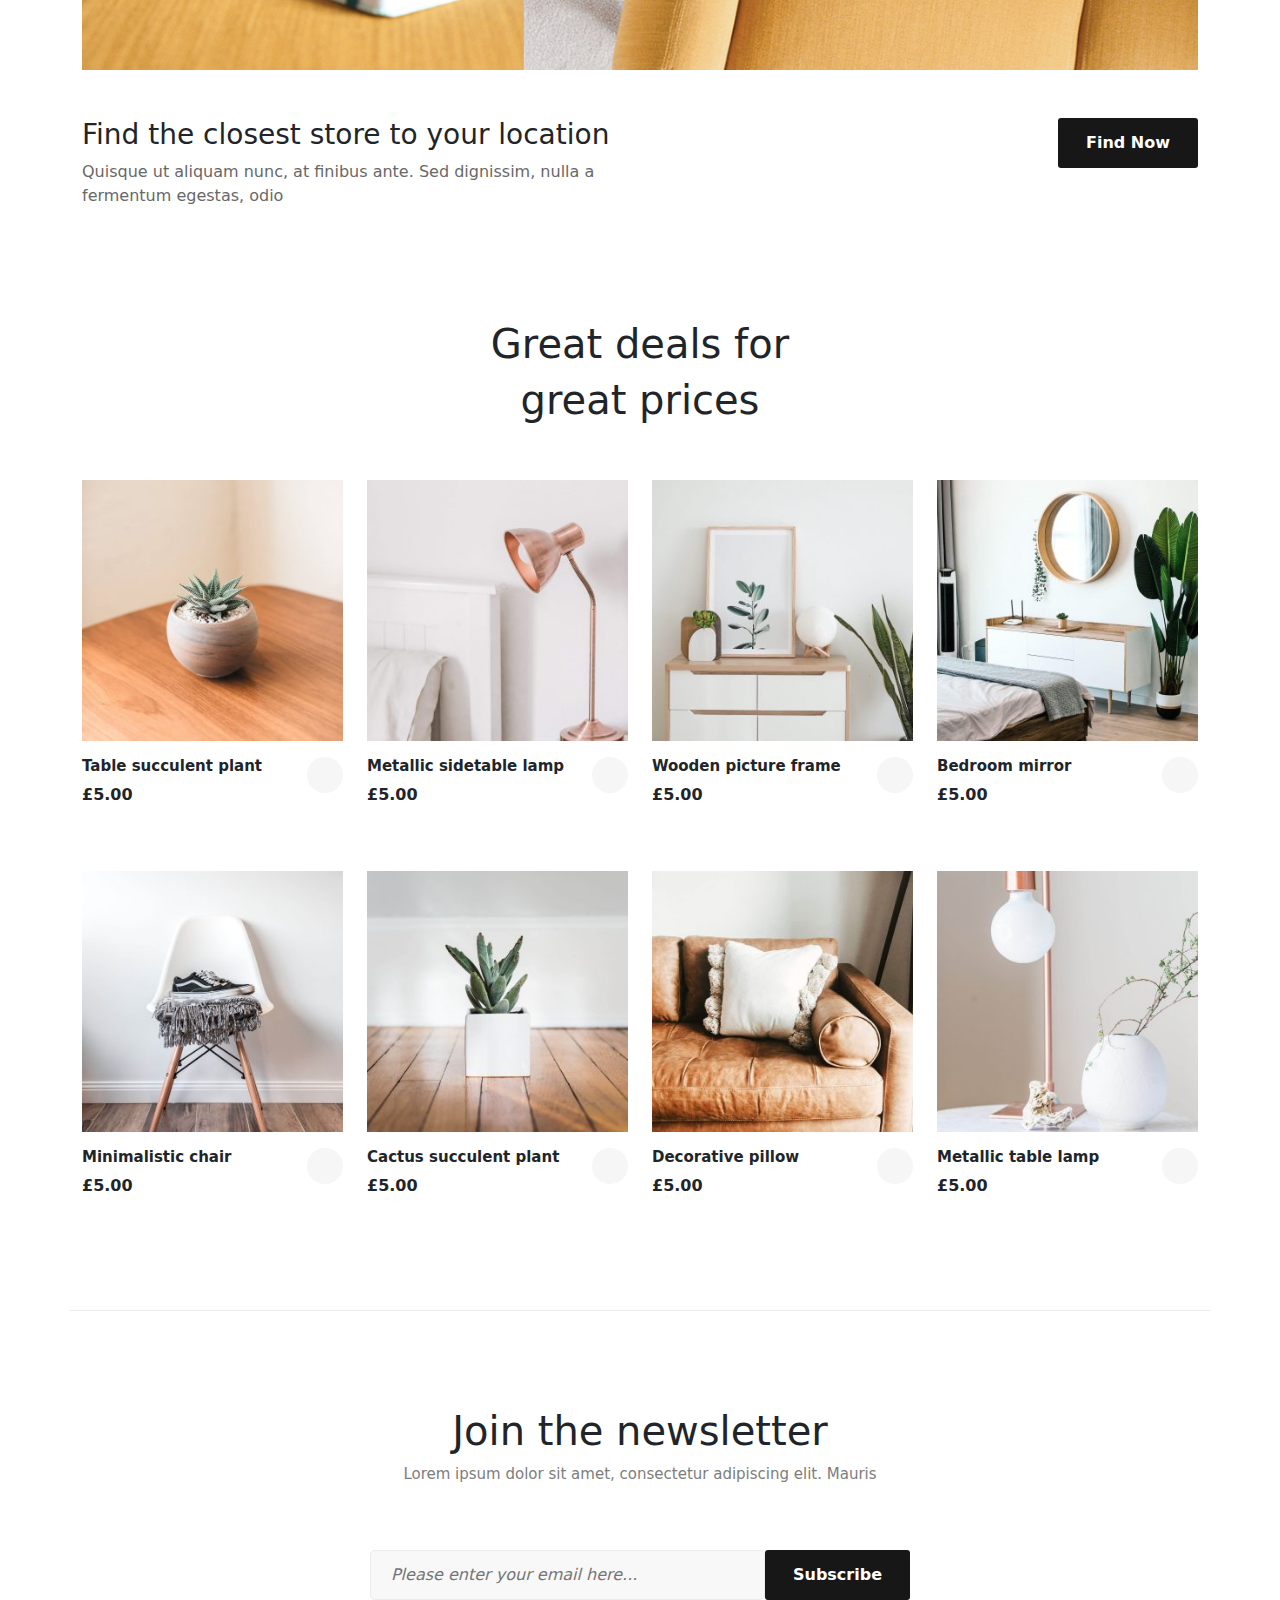
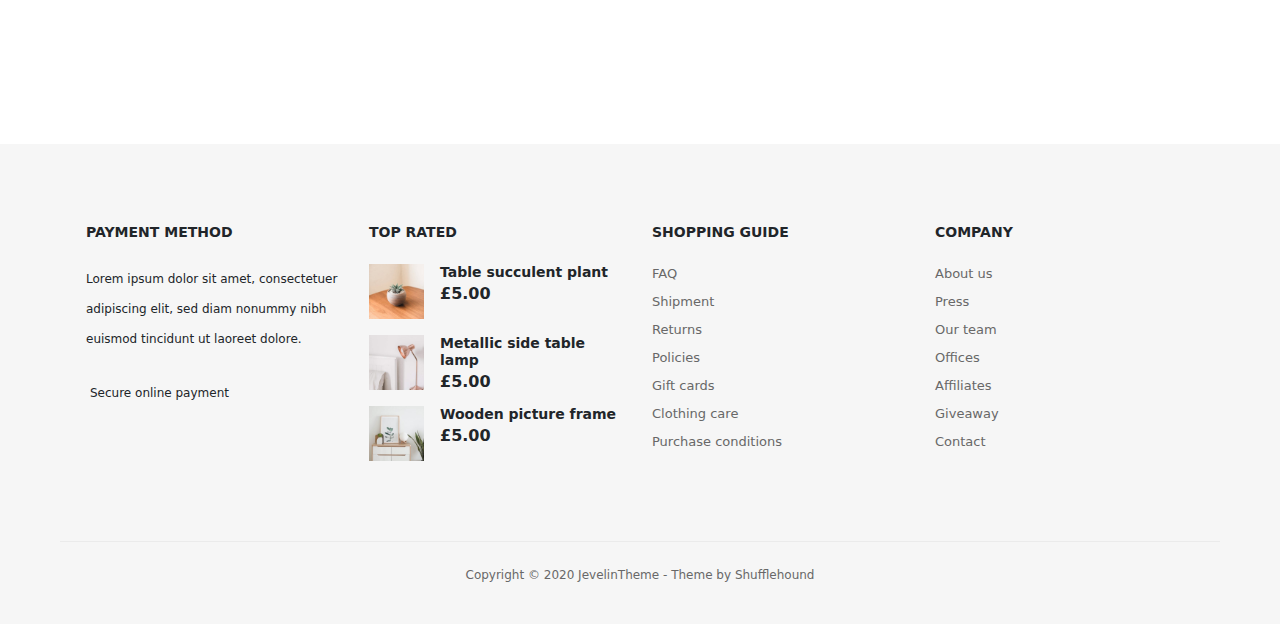
==== commit 55940b8c: "commit" ====
--- a/Task1/index.html
+++ b/Task1/index.html
@@ -12,7 +12,7 @@
         <script defer src="assets/icons.js"></script>
     </head>
     <body>
-        <nav class="navbar navbar-expand-sm bg-light navbar-light">
+        <nav class="navbar navbar-expand-sm bg-light navbar-light fixed-top" id="navbar">
             <div class="container-fluid">
                 <div>
                     <a class="navbar-brand" href="#">
@@ -74,18 +74,16 @@
         </nav>
         <div class="container-fluid p-5">
             <div class="row">
-                <div class="col-lg-6">
-                    <div class="row">
-                        <button type="button" class="btn btn-dark btn-xs rounded-pill w-auto"><b>New Collection</b></button>
-                    </div>
-                    <div class="row">
-                        <h1 class="text-dark">Fill your home with uniqueness</h1>
-                    </div>
-                    <div class="row">
-                        <h3 class="text-secondary">Huge variety with modern glamour!</h3>
-                    </div>
-                </div>
-                <div class="col-lg-6">
+                <div class="col-md-6">
+                    <div class="d-flex align-items-center p-5 h-100">
+                        <div class="d-flex flex-column p-5">
+                            <button type="button" class="btn btn-dark btn-xs rounded-pill col-md-12 col-lg-6 my-2"><b>New Collection</b></button>
+                            <h1 class="text-dark my-2">Fill your home with uniqueness</h1>
+                            <h3 class="text-secondary my-2">Huge variety with modern glamour!</h3>
+                        </div>
+                    </div>
+                </div>
+                <div class="col-md-6">
                     <div class="row">
                         <img src="assets/furniture1.jpg" alt="Furniture1">
                     </div>
@@ -214,16 +212,16 @@
         <div class="container-fluid bg-f6f6f6">
             <div class="row mx-5">
                 <div class="col-lg-6 px-5">
-                    <div class="row">
-                        <img src="assets/furniture5-1.png" alt="Furniture1" class="w-50">
-                    </div>
-                </div>
-                <div class="col-lg-6 px-5">
+                    <div class="row width-300">
+                        <img src="assets/furniture5-1.png" alt="Furniture1">
+                    </div>
+                </div>
+                <div class="col-lg-6 padding-200-15">
                     <div>
-                        <span class="text-dark">Our special offer</span>
+                        <span class="text-dark font-size-20 font-weight-400">Our special offer</span>
                     </div>
                     <div>
-                        <h1 class="text-dark">Featured products with amazing color variety for your home</h1>
+                        <h1 class="text-dark font-size-35 font-weight-600">Featured products with amazing color variety for your home</h1>
                     </div>
                     <div>
                         <button type="button" class="purchase">
@@ -235,22 +233,22 @@
         </div>
         <div class="container-fluid py-5 my-5">
             <div class="row mx-5">
-                <div class="col-lg-4 text-center px-5 border-right-1">
-                    <div class="py-3">
+                <div class="col-lg-4 text-center px-5">
+                    <div class="py-3 px-3">
                         <i class='far fa-clock' id="clockicon1"></i>
                         <h5 class="pb-3">24 h Shipping</h5>
                         <p>Lorem ipsum dolor sit amet, consectetur adipiscing elit. Curabitur leo felis, consectetur id elit id.</p>
                     </div>
                 </div>
-                <div class="col-lg-4 text-center px-5 border-right-1">
-                    <div class="py-3">
+                <div class="col-lg-4 text-center px-5 border-right-left-1">
+                    <div class="py-3 px-3">
                         <i class='fas fa-truck' id="truckicon1"></i>
                         <h5 class="pb-3">Free returns</h5>
                         <p>Lorem ipsum dolor sit amet, consectetur adipiscing elit. Curabitur leo felis, consectetur id elit id.</p>
                     </div>
                 </div>
                 <div class="col-lg-4 text-center px-5">
-                    <div class="py-3">
+                    <div class="py-3 px-3">
                         <i class='fas fa-wallet' id="walleticon1"></i>
                         <h5 class="pb-3">100% money back guarantee</h5>
                         <p>Lorem ipsum dolor sit amet, consectetur adipiscing elit. Curabitur leo felis, consectetur id elit id.</p>
@@ -403,7 +401,7 @@
                 <p class="color-7d7d7d font-size-15 font-weight-400">Lorem ipsum dolor sit amet, consectetur adipiscing elit. Mauris</p>
             </div>
             <div class="d-flex justify-content-center p-5 mb-5">
-                <div>
+                <div class="col-lg-5">
                     <input type="text" placeholder="Please enter your email here..." class="col-lg-12">
                 </div>
                 <div>
--- a/Task1/css/style.css
+++ b/Task1/css/style.css
@@ -32,6 +32,12 @@
 .font-size-15{
     font-size: 15px;
 }
+.font-size-20{
+    font-size: 20px;
+}
+.font-size-35{
+    font-size: 35px;
+}
 .line-height-30{
     line-height: 30px;
 }
@@ -40,6 +46,9 @@
 }
 .cursor-pointer{
     cursor: pointer;
+}
+.padding-200-15{
+    padding: 200px 15px;
 }
 .footer-font{
     font-size: 13px;
@@ -82,7 +91,6 @@
     border-radius: 3px;
     background-color: #171717;
     color: #ffffff;
-    margin-left: 10px;
     outline: none;
     border: none;
     font-weight: 600;
@@ -90,8 +98,9 @@
 .purchase:hover{
     background-color: #ff7012;
 }
-.border-right-1{
+.border-right-left-1{
     border-right: 1px solid #ebebeb;
+    border-left: 1px solid #ebebeb;
 }
 .card-font1{
     font-size: 15px;
@@ -105,6 +114,9 @@
 }
 .cart-icon:hover{
     background-color: #ff7012;
+}
+.width-300{
+    width: 300px;
 }
 input{
     font-size: 13px;
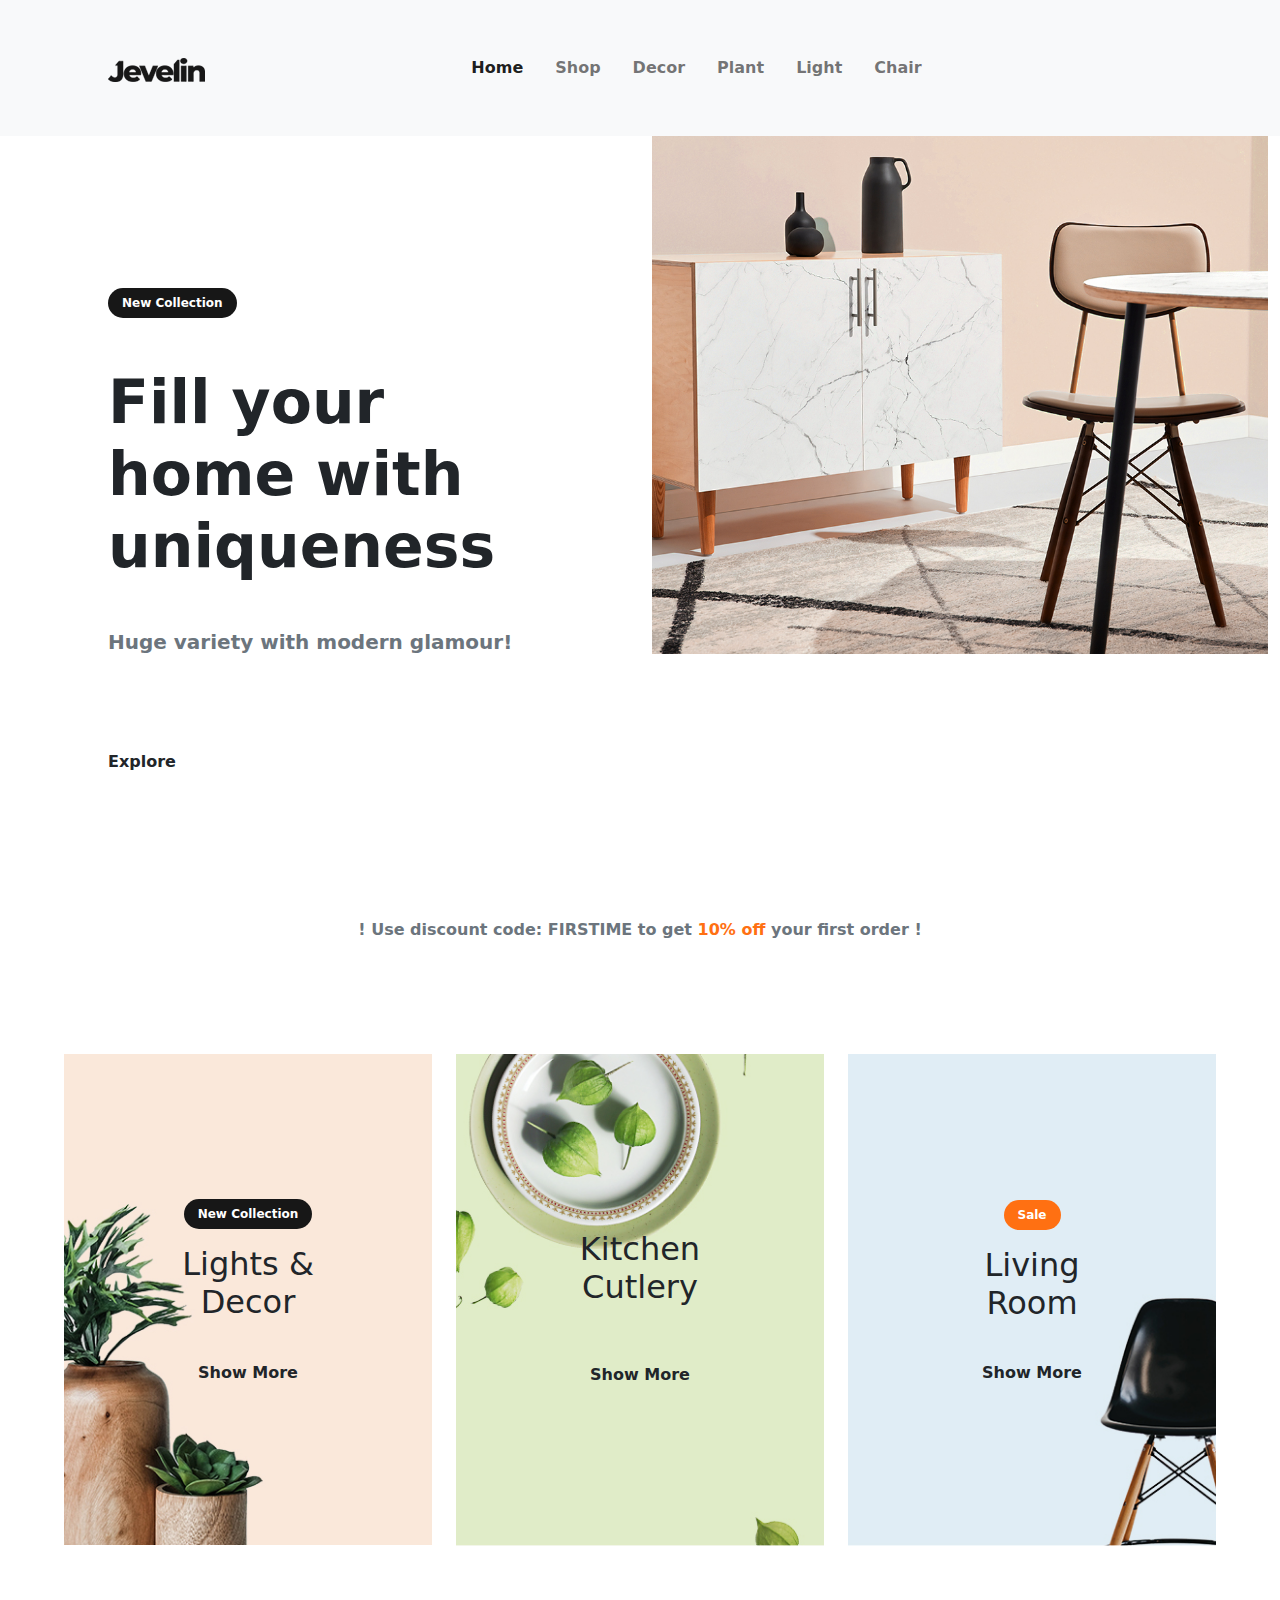
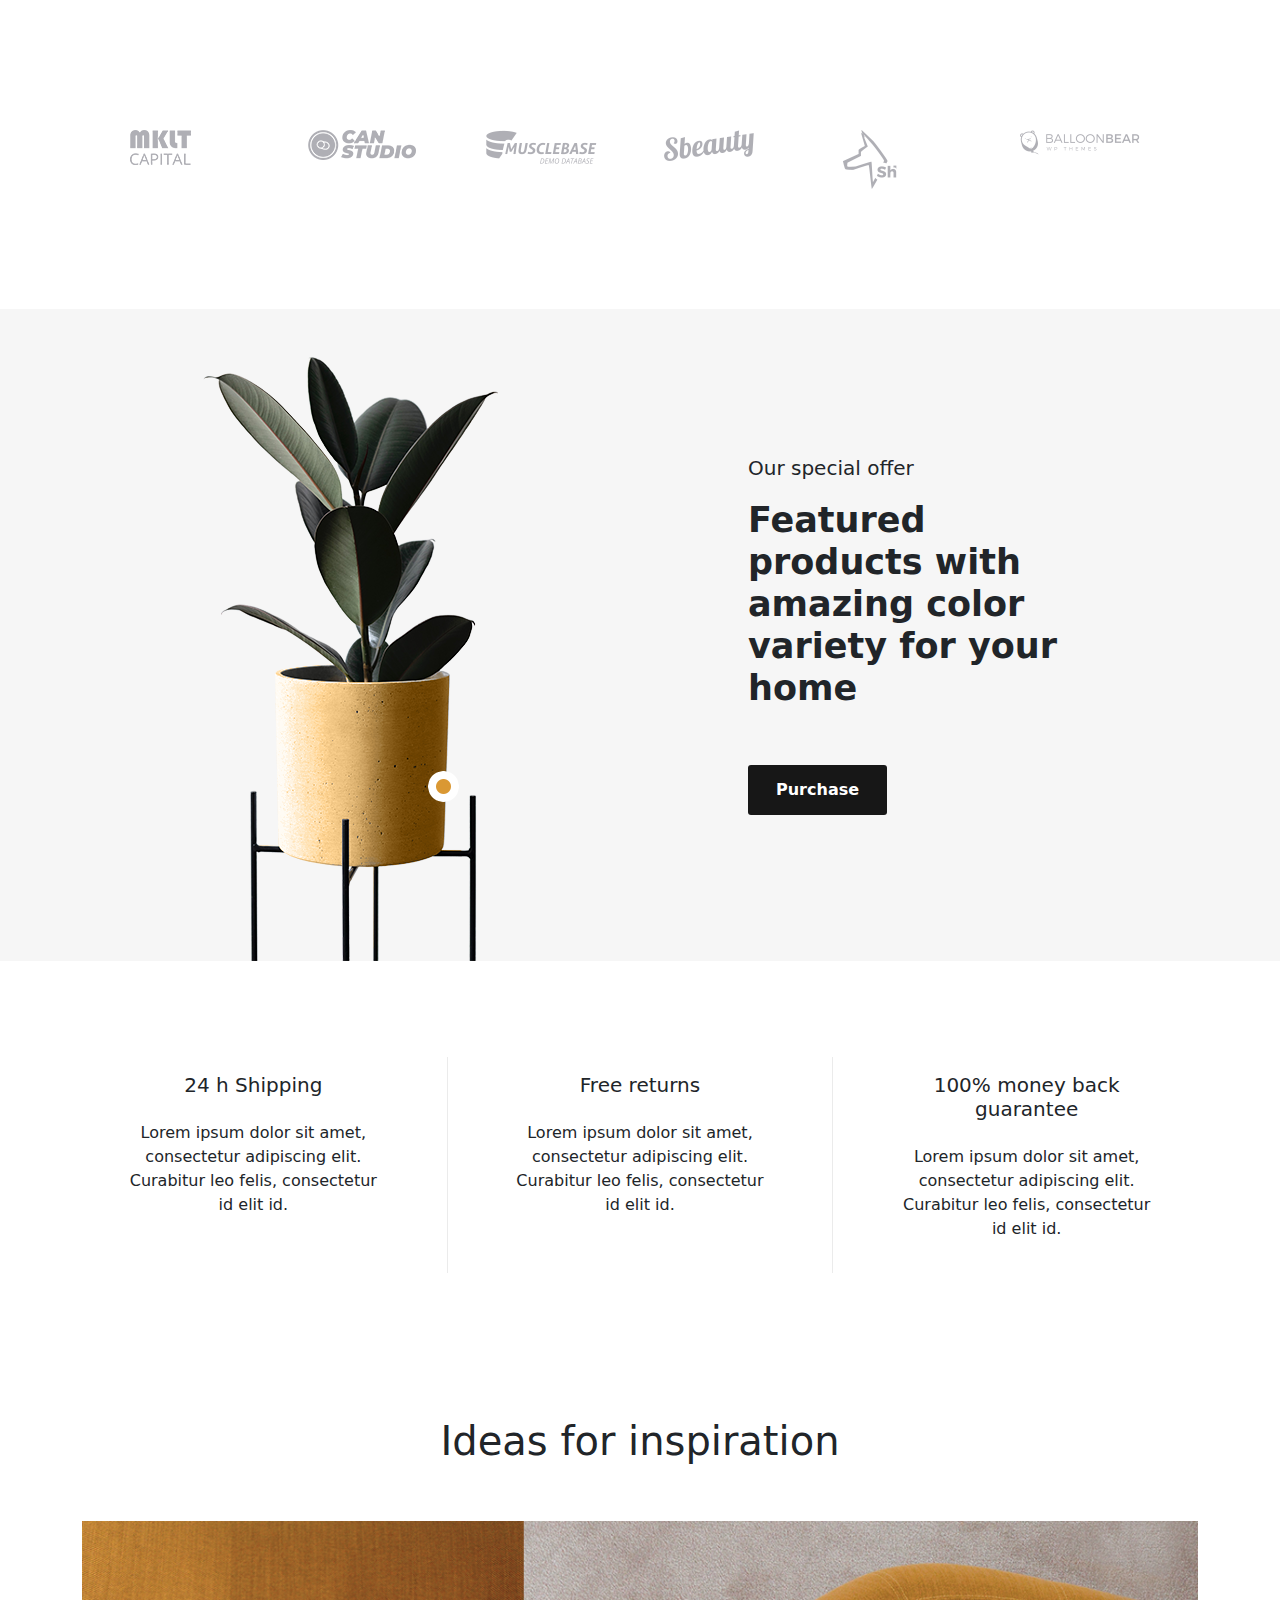
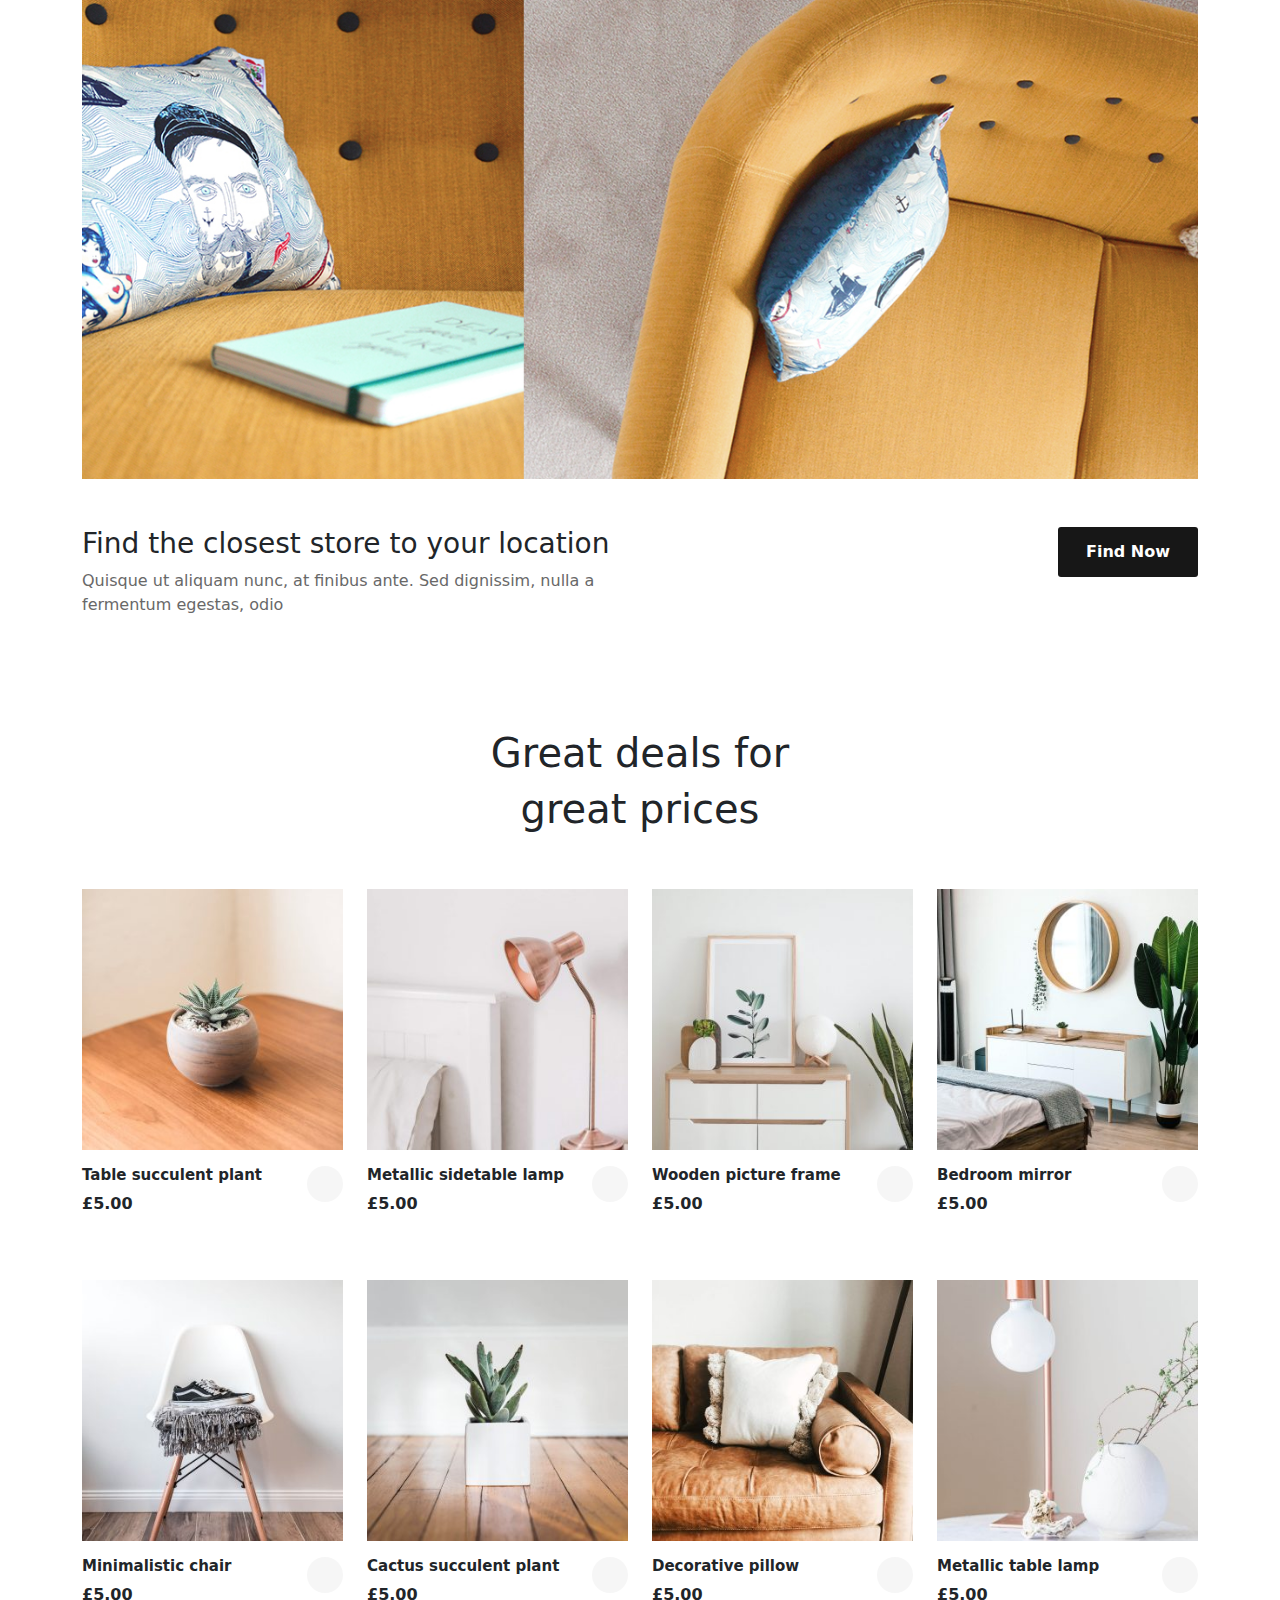
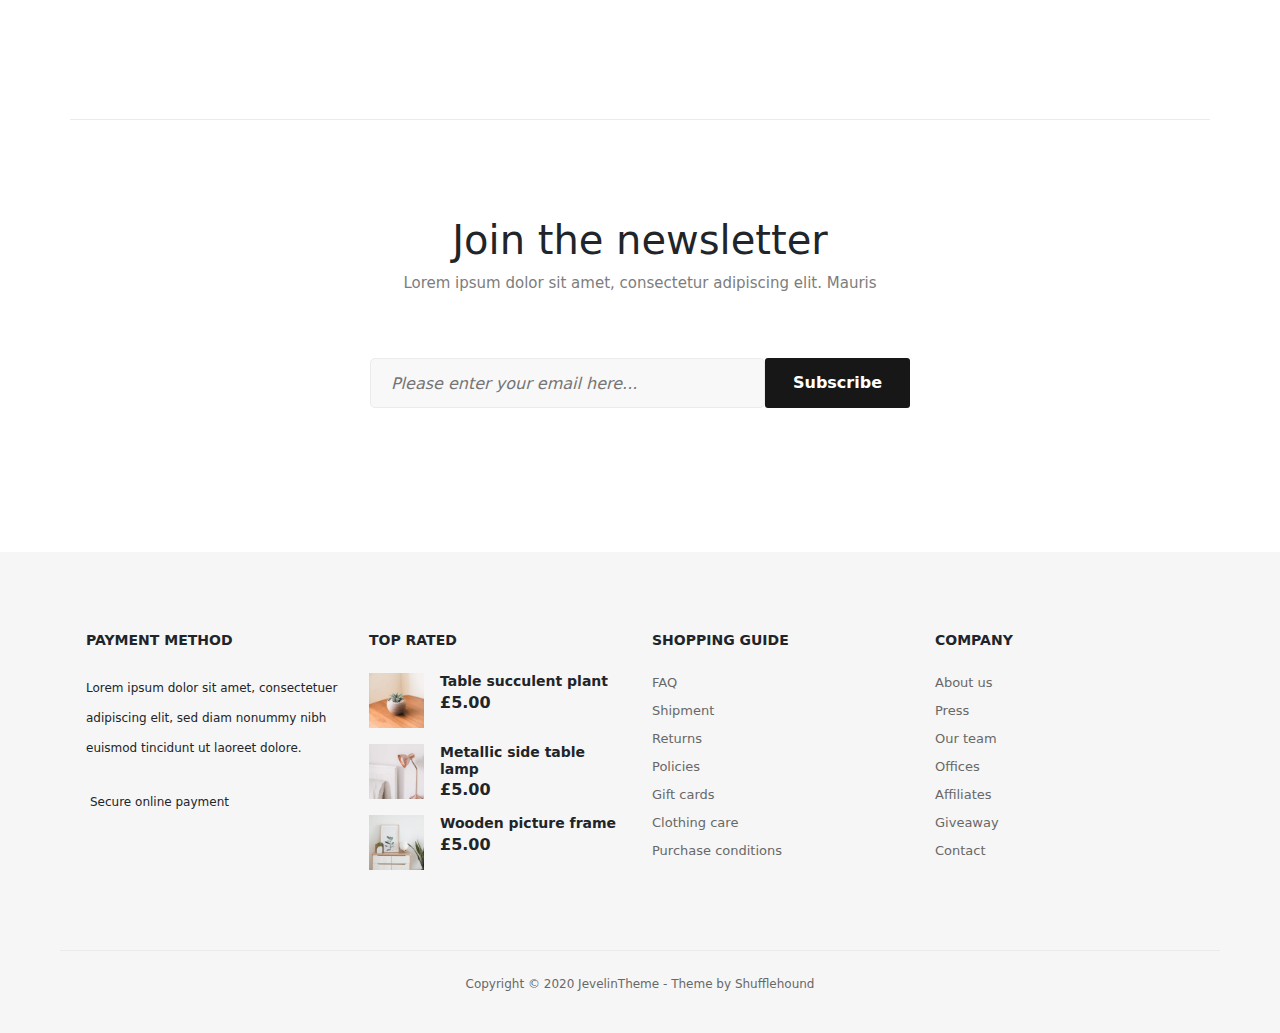
==== commit 4e0ed476: "commit" ====
--- a/Task1/index.html
+++ b/Task1/index.html
@@ -10,34 +10,52 @@
         <link rel="stylesheet" href="assets/bootstrap.min.css">
         <script defer src="assets/bootstrap.bundle.min.js"></script>
         <script defer src="assets/icons.js"></script>
+        <script defer src="js/script.js"></script>
     </head>
     <body>
-        <nav class="navbar navbar-expand-sm bg-light navbar-light fixed-top" id="navbar">
+        <nav class="navbar navbar-expand-md bg-light navbar-light fixed-top p-5" id="navbar"><!-- fixed-top -->
             <div class="container-fluid">
                 <div>
-                    <a class="navbar-brand" href="#">
+                    <a class="navbar-brand p-5" href="#" id="logo">
                         <img src="assets/logo.png" alt="Logo">
                     </a>
                 </div>
-                <div class="collapse navbar-collapse" id="navbarNav"></div>
-                    <ul class="navbar-nav">
-                        <li class="nav-item">
-                            <a class="nav-link active" href="#">Home</a>
-                        </li>
-                        <li class="nav-item">
-                            <a class="nav-link" href="#">Shop</a>
-                        </li>
-                        <li class="nav-item">
-                            <a class="nav-link" href="#">Decor</a>
-                        </li>
-                        <li class="nav-item">
-                            <a class="nav-link" href="#">Plant</a>
-                        </li>
-                        <li class="nav-item">
-                            <a class="nav-link" href="#">Light</a>
-                        </li>
-                        <li class="nav-item">
-                            <a class="nav-link" href="#">Chair</a>
+                <div>
+                    <button class="navbar-toggler" data-bs-toggle="collapse" data-bs-target="#navigation" aria-controls="nav" aria-label="Expand navigation">
+                        <div class="navbar-toggler-icon"></div>
+                    </button>
+                </div>
+                <div class="collapse navbar-collapse d-flex justify-content-center" id="navbarNav">
+                    <ul class="navbar-nav" id="navigation">
+                        <li class="nav-item pe-3">
+                            <b>
+                                <a class="nav-link active show-hover" href="#">Home</a>
+                            </b>
+                        </li>
+                        <li class="nav-item pe-3">
+                            <b>
+                                <a class="nav-link show-hover" href="#">Shop</a>
+                            </b>
+                        </li>
+                        <li class="nav-item pe-3">
+                            <b>
+                                <a class="nav-link show-hover" href="#">Decor</a>
+                            </b>
+                        </li>
+                        <li class="nav-item pe-3">
+                            <b>
+                                <a class="nav-link show-hover" href="#">Plant</a>
+                            </b>
+                        </li>
+                        <li class="nav-item pe-3">
+                            <b>
+                                <a class="nav-link show-hover" href="#">Light</a>
+                            </b>
+                        </li>
+                        <li class="nav-item pe-3">
+                            <b>
+                                <a class="nav-link show-hover" href="#">Chair</a>
+                            </b>
                         </li>
                     </ul>
                 </div>
@@ -45,41 +63,46 @@
                     <ul class="navbar-nav">
                         <li class="nav-item">
                             <a class="nav-link" href="#">
-                                <i class='fab fa-facebook-f' id="facebookicon1"></i>
+                                <i class='fab fa-facebook-f show-hover' id="facebookicon1"></i>
                             </a>
                         </li>
                         <li class="nav-item">
                             <a class="nav-link" href="#">
-                                <i class='fab fa-twitter' id="twittericon1"></i>
+                                <i class='fab fa-twitter show-hover' id="twittericon1"></i>
                             </a>
                         </li>
                         <li class="nav-item">
                             <a class="nav-link" href="#">
-                                <i class='fab fa-instagram' id="instagramicon1"></i>
+                                <i class='fab fa-instagram show-hover' id="instagramicon1"></i>
                             </a>
                         </li>
                         <li class="nav-item">
                             <a class="nav-link" href="#">
-                                <i class='fas fa-search' id="searchicon1"></i>
+                                <i class='fas fa-search show-hover' id="searchicon1"></i>
                             </a>
                         </li>
                         <li class="nav-item">
                             <a class="nav-link" href="#">
-                                <i class='fas fa-shopping-cart' id="carticon1"></i>
+                                <i class='fas fa-shopping-cart show-hover' id="carticon1"></i>
                             </a>
                         </li>
                     </ul>
                 </div>
             </div>
         </nav>
-        <div class="container-fluid p-5">
-            <div class="row">
-                <div class="col-md-6">
-                    <div class="d-flex align-items-center p-5 h-100">
-                        <div class="d-flex flex-column p-5">
-                            <button type="button" class="btn btn-dark btn-xs rounded-pill col-md-12 col-lg-6 my-2"><b>New Collection</b></button>
-                            <h1 class="text-dark my-2">Fill your home with uniqueness</h1>
-                            <h3 class="text-secondary my-2">Huge variety with modern glamour!</h3>
+        <div class="container-fluid mt-5">
+            <div class="row mt-5 pt-5">
+                <div class="col-md-6 my-5">
+                    <div class="container m-5 p-5">
+                        <button type="button" class="new-collection bg-171717 font-weight-600 mt-5">
+                            New Collection
+                        </button>
+                        <h1 class="text-dark mt-5 large-font me-5">Fill your home with uniqueness</h1>
+                        <h3 class="text-secondary font-size-20 font-weight-600 my-5">Huge variety with modern glamour!</h3>
+                        <div class="text-dark mt-5 pt-5 cursor-pointer">
+                            <b class="show-hover">Explore
+                                <i class='fas fa-angle-down' id="arrowdown1"></i>
+                            </b>
                         </div>
                     </div>
                 </div>
@@ -90,49 +113,37 @@
                 </div>
             </div>
         </div>
-        <div class="container-fluid p-5">
-            <button class="btn btn-light text-dark">
-                <b>Explore
-                    <i class='fas fa-angle-down' id="arrowdown1"></i>
-                </b>
-            </button>
-        </div>
         <div class="container">
             <div class="row text-center">
                 <a href="#" class="text-decoration-none text-dark pb-5">
-                    <b>! Use discount code: FIRSTIME to get <span class="color-ff7012">10% off</span> your first order !</b>
+                    <b class="text-secondary">! Use discount code: FIRSTIME to get <span class="color-ff7012">10% off</span> your first order !</b>
                 </a>
             </div>
         </div>
-        <div class="container">
-            <div class="row">
-                <div class="col-lg-4 position-relative">
-                    <!-- <img src="assets/furniture2.jpg" alt="Furniture2">
-                    <div class="position-absolute top-50 start-50 translate-middle">
-                        <div class="text-center">
-                            <button type="button" class="btn btn-dark btn-xs rounded-pill w-auto">
-                                <b>New Collection</b>
-                            </button>
-                        </div>
-                        <div>
-                            <h2>Lights & Decor</h2>
-                        </div>
-                        <div>
-                            <button type="button" class="btn bg-transparent text-dark">
+        <div class="container-fluid p-5">
+            <div class="row p-3">
+                <div class="col-lg-4">
+                    <div class="card text-center border-0">
+                        <img src="assets/furniture2.jpg" alt="Furniture2">
+                        <div class="card-img-overlay d-flex flex-column align-items-center justify-content-center m-5 p-5">
+                            <button type="button" class="new-collection bg-171717 font-weight-600 my-3">
+                                New Collection
+                            </button>
+                            <h2 class="card-text">Lights & Decor</h2>
+                            <button type="button" class="btn bg-transparent text-dark my-4 show-hover">
                                 <b>Show More
                                     <i class='fas fa-angle-right' id="arrowright1"></i>
                                 </b>
                             </button>
                         </div>
-                    </div> -->
-                    <div class="card text-center align-items-center border-0">
-                        <img src="assets/furniture4.jpg" alt="Furniture4">
-                        <div class="card-img-overlay">
-                            <button type="button" class="btn btn-xs rounded-pill w-auto bg-ff7012 text-light">
-                                <b>Sale</b>
-                            </button>
-                            <h2 class="card-text">Living Room</h2>
-                            <button type="button" class="btn bg-transparent text-dark">
+                    </div>
+                </div>
+                <div class="col-lg-4">
+                    <div class="card text-center border-0">
+                        <img src="assets/furniture3.jpg" alt="Furniture3">
+                        <div class="card-img-overlay d-flex flex-column align-items-center justify-content-center m-5 p-5">
+                            <h2 class="card-text mt-4">Kitchen Cutlery</h2>
+                            <button type="button" class="btn bg-transparent text-dark pt-5 show-hover">
                                 <b>Show More
                                     <i class='fas fa-angle-right' id="arrowright1"></i>
                                 </b>
@@ -140,55 +151,26 @@
                         </div>
                     </div>
                 </div>
-                <div class="col-lg-4 position-relative">
-                    <!-- <img src="assets/furniture3.jpg" alt="Furniture3">
-                    <div class="position-absolute top-50 start-50 translate-middle">
-                        <div>
-                            <h2>Kitchen Cutlery</h2>
-                        </div>
-                        <div>
-                            <button type="button" class="btn bg-transparent text-dark">
+                <div class="col-lg-4">
+                    <div class="card text-center border-0">
+                        <img src="assets/furniture4.jpg" alt="Furniture4">
+                        <div class="card-img-overlay d-flex flex-column align-items-center justify-content-center m-5 p-5">
+                            <button type="button" class="new-collection bg-ff7012 font-weight-600 my-3">
+                                <b>Sale</b>
+                            </button>
+                            <h2 class="card-text mx-5">Living Room</h2>
+                            <button type="button" class="btn bg-transparent text-dark my-4 show-hover">
                                 <b>Show More
                                     <i class='fas fa-angle-right' id="arrowright1"></i>
                                 </b>
                             </button>
                         </div>
-                    </div> -->
-                    <div class="card text-center align-items-center border-0">
-                        <img src="assets/furniture4.jpg" alt="Furniture4">
-                        <div class="card-img-overlay">
-                            <button type="button" class="btn btn-xs rounded-pill w-auto bg-ff7012 text-light">
-                                <b>Sale</b>
-                            </button>
-                            <h2 class="card-text">Living Room</h2>
-                            <button type="button" class="btn bg-transparent text-dark">
-                                <b>Show More
-                                    <i class='fas fa-angle-right' id="arrowright1"></i>
-                                </b>
-                            </button>
-                        </div>
-                    </div>
-                </div>
-                <div class="col-lg-4">
-                    <div class="card text-center align-items-center border-0">
-                        <img src="assets/furniture4.jpg" alt="Furniture4">
-                        <div class="card-img-overlay">
-                            <button type="button" class="btn btn-xs rounded-pill w-auto bg-ff7012 text-light">
-                                <b>Sale</b>
-                            </button>
-                            <h2 class="card-text">Living Room</h2>
-                            <button type="button" class="btn bg-transparent text-dark">
-                                <b>Show More
-                                    <i class='fas fa-angle-right' id="arrowright1"></i>
-                                </b>
-                            </button>
-                        </div>
                     </div>
                 </div>
             </div>
         </div>
         <div class="container p-5">
-            <div class="row">
+            <div class="row py-5">
                 <div class="col-md-6 col-lg-3 col-xl-2 p-4">
                     <img src="assets/mklt.png" alt="MKLT">
                 </div>
@@ -209,24 +191,26 @@
                 </div>
             </div>
         </div>
-        <div class="container-fluid bg-f6f6f6">
+        <div class="container-fluid bg-f6f6f6 pt-5">
             <div class="row mx-5">
                 <div class="col-lg-6 px-5">
-                    <div class="row width-300">
+                    <div class="d-flex justify-content-center">
                         <img src="assets/furniture5-1.png" alt="Furniture1">
                     </div>
                 </div>
-                <div class="col-lg-6 padding-200-15">
-                    <div>
-                        <span class="text-dark font-size-20 font-weight-400">Our special offer</span>
-                    </div>
-                    <div>
-                        <h1 class="text-dark font-size-35 font-weight-600">Featured products with amazing color variety for your home</h1>
-                    </div>
-                    <div>
-                        <button type="button" class="purchase">
-                            Purchase
-                        </button>
+                <div class="col-lg-6">
+                    <div class="container pt-5 px-5">
+                        <div class="pt-5 px-5">
+                            <span class="text-dark font-size-20 font-weight-400">Our special offer</span>
+                        </div>
+                        <div class="pt-3 px-5">
+                            <h1 class="text-dark font-size-35 font-weight-600">Featured products with amazing color variety for your home</h1>
+                        </div>
+                        <div class="pt-5 px-5">
+                            <button type="button" class="purchase">
+                                Purchase
+                            </button>
+                        </div>
                     </div>
                 </div>
             </div>
--- a/Task1/css/style.css
+++ b/Task1/css/style.css
@@ -10,6 +10,9 @@
 }
 .bg-f6f6f6{
     background-color: #f6f6f6;
+}
+.bg-171717{
+    background-color: #171717;
 }
 .color-ff7012{
     color: #ff7012;
@@ -115,8 +118,26 @@
 .cart-icon:hover{
     background-color: #ff7012;
 }
-.width-300{
-    width: 300px;
+.new-collection{
+    height: 30px;
+    padding-top: 0;
+    padding-bottom: 0;
+    line-height: 30px;
+    padding-left: 14px;
+    padding-right: 14px;
+    font-size: 12px;
+    border-radius: 15px;
+    color: #ffffff;
+    border: none;
+    outline: none;
+}
+.large-font{
+    font-size: 60px;
+    line-height: 120%;
+    font-weight: 600;
+}
+.show-hover:hover{
+    color: #ff7012!important;
 }
 input{
     font-size: 13px;
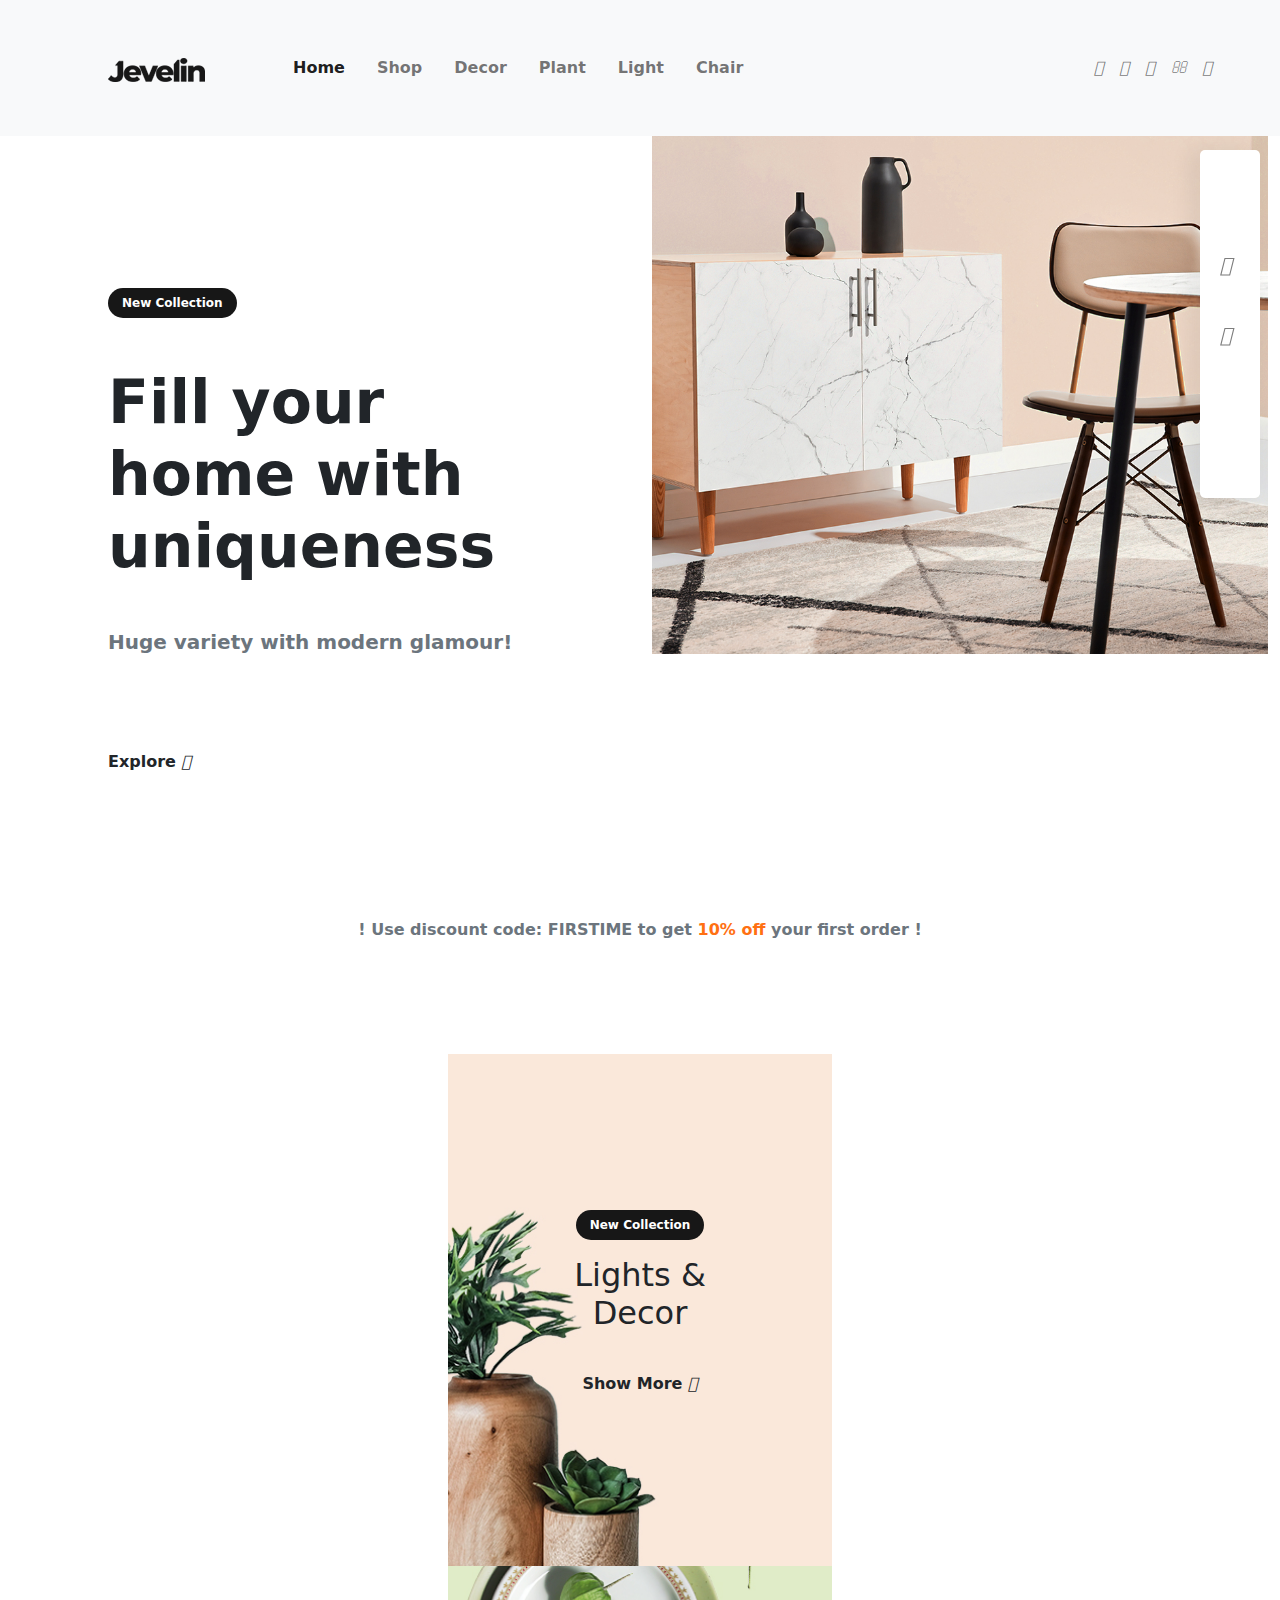
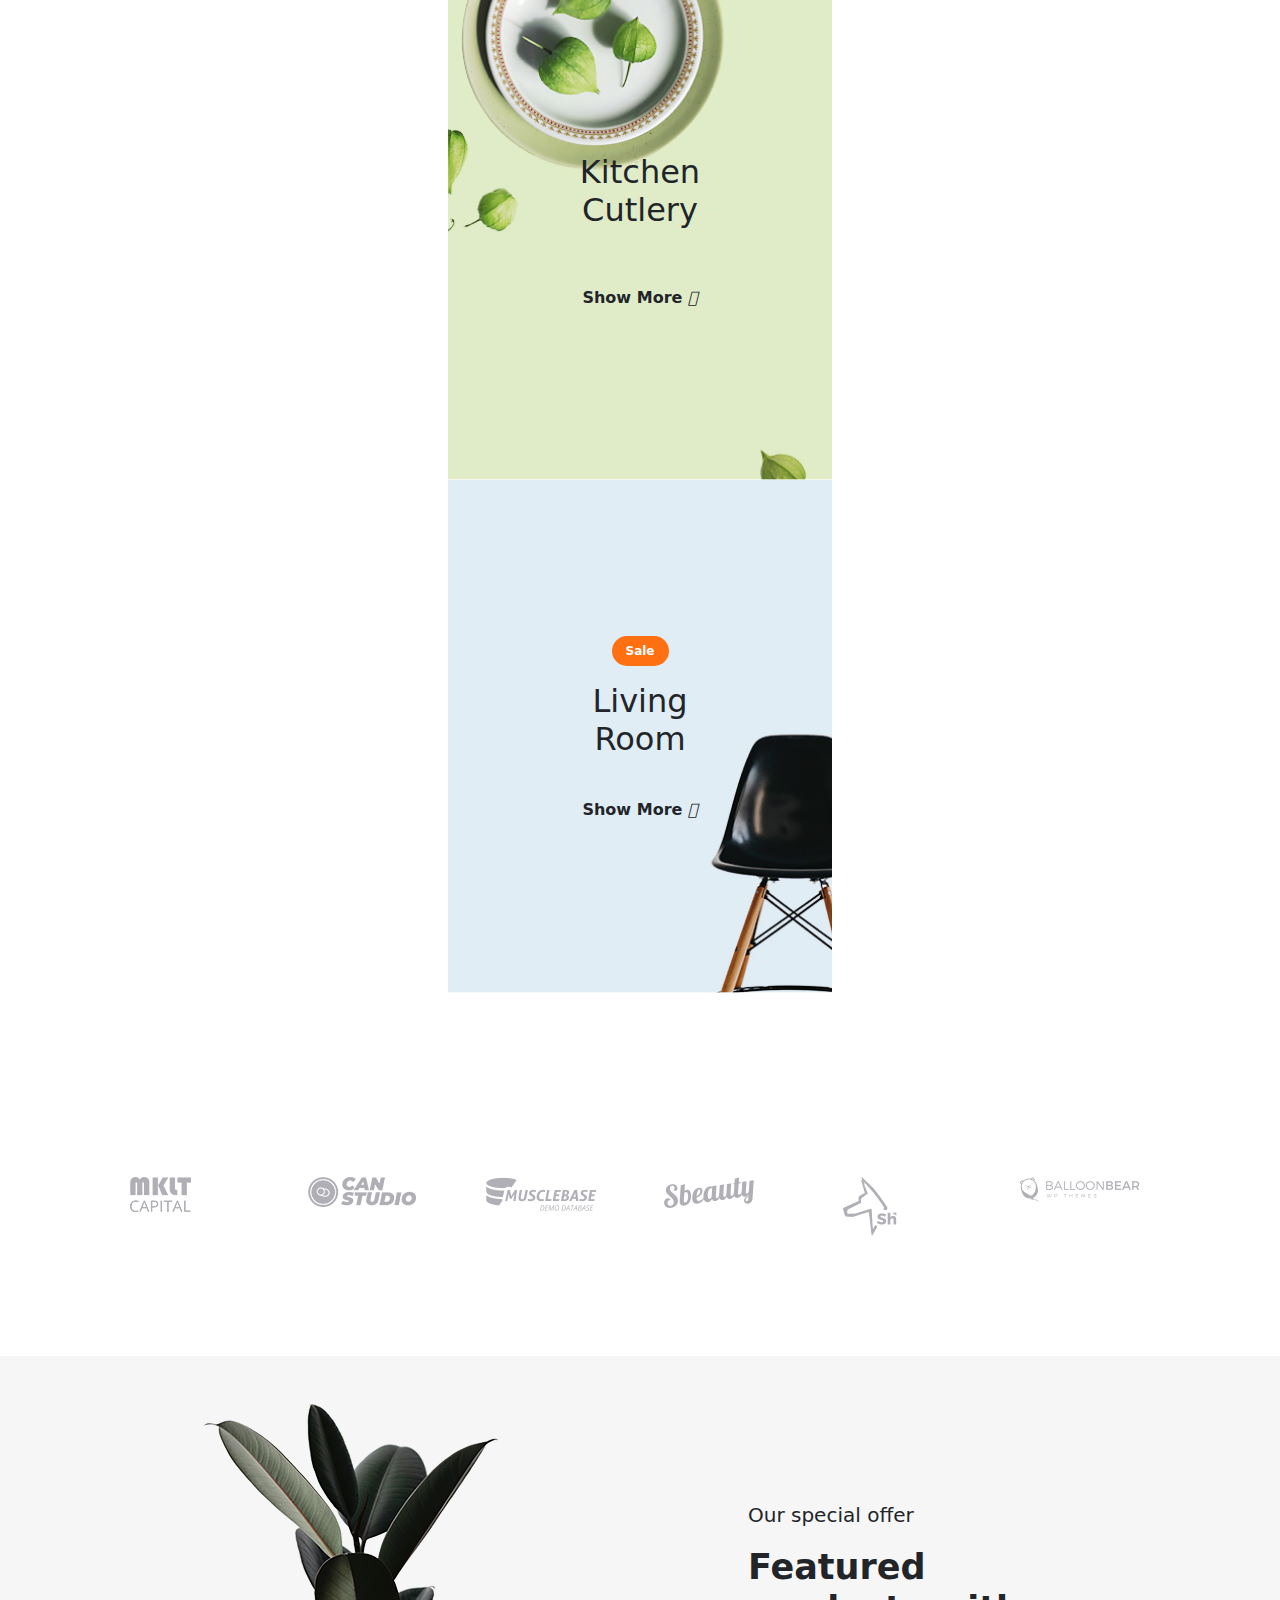
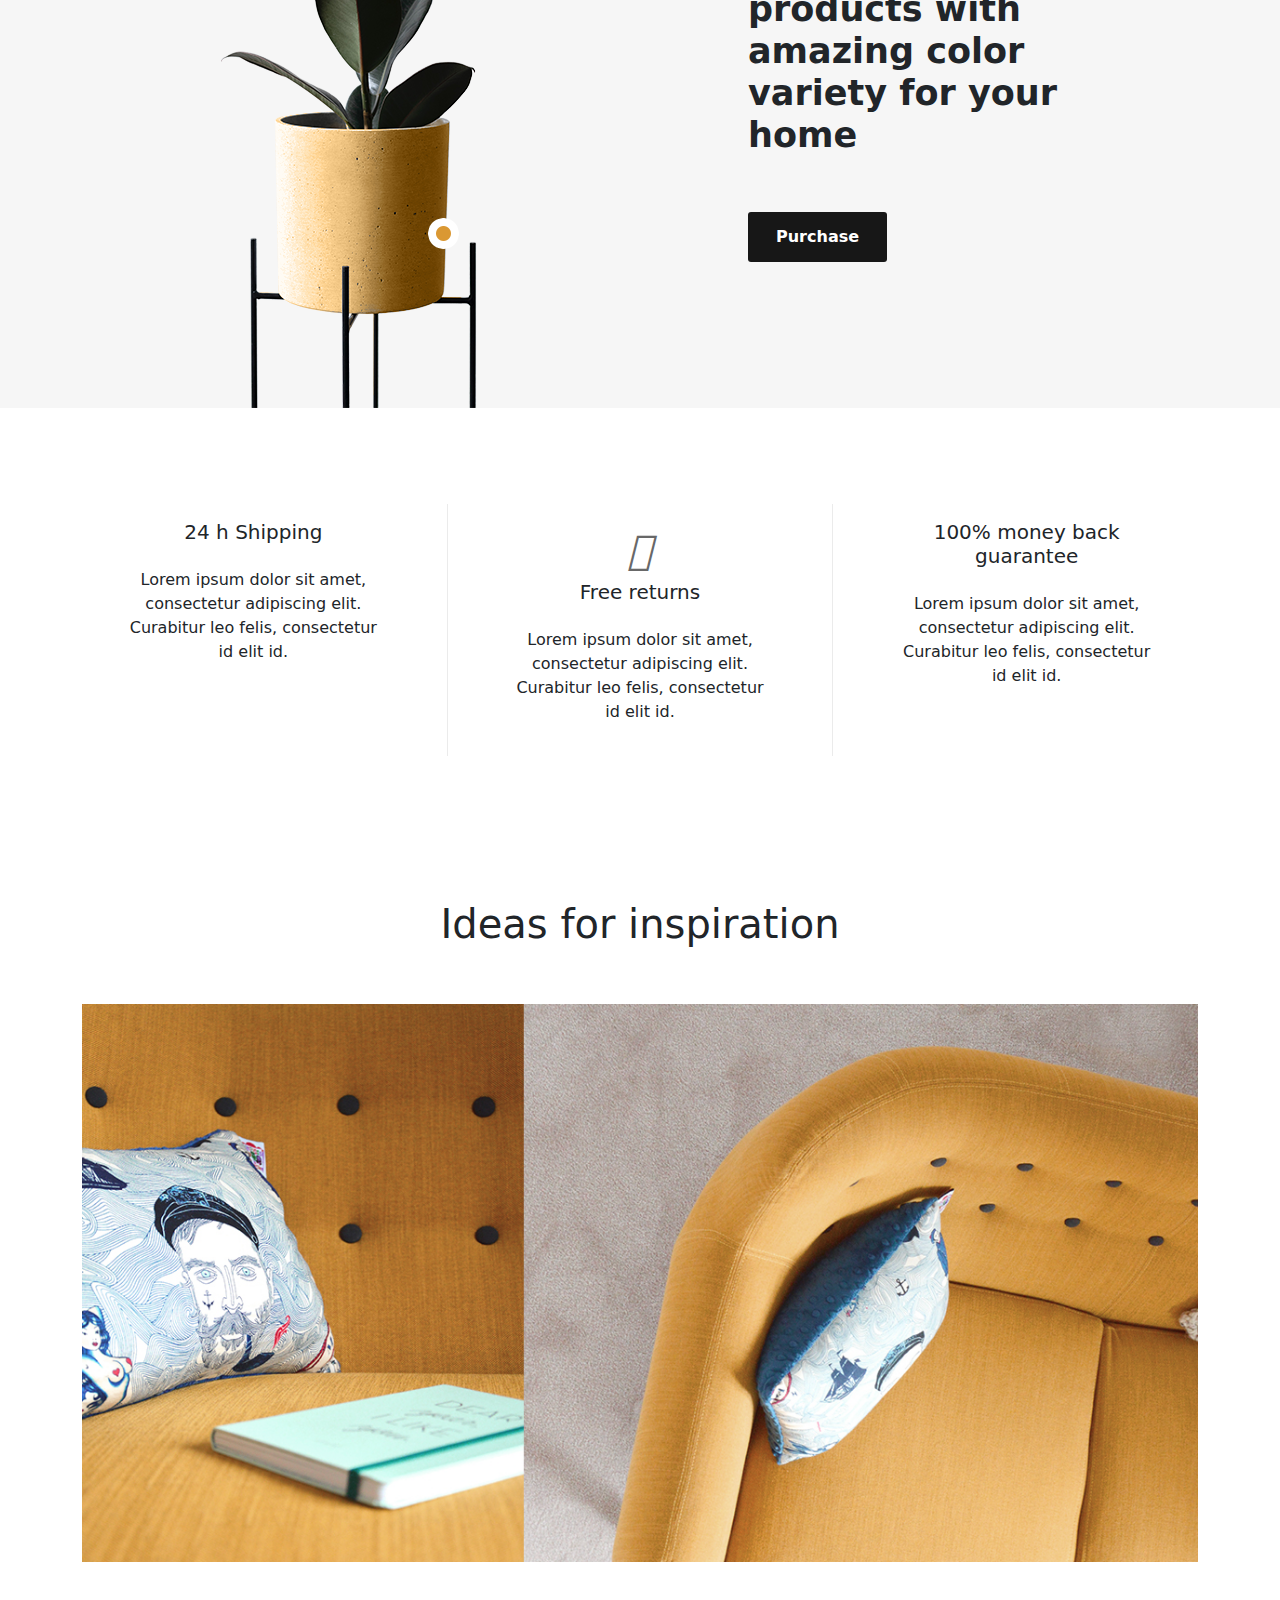
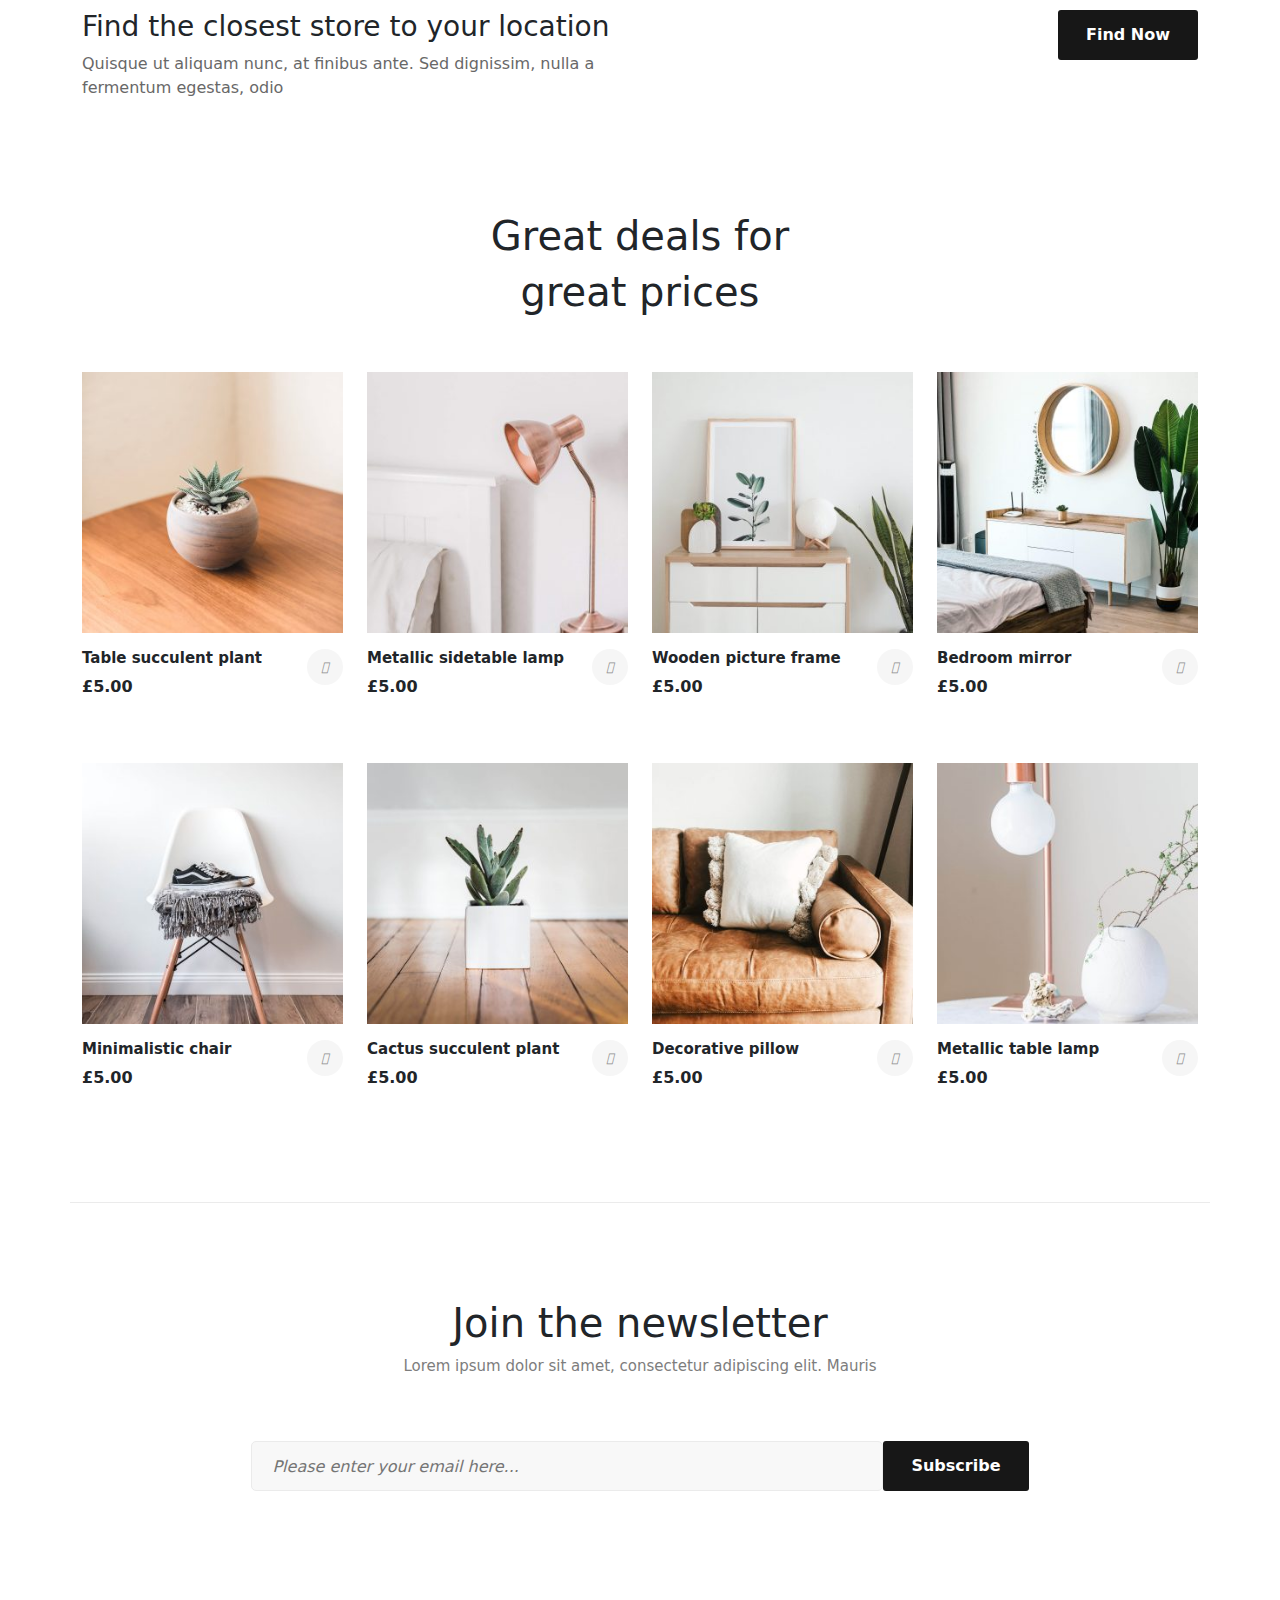
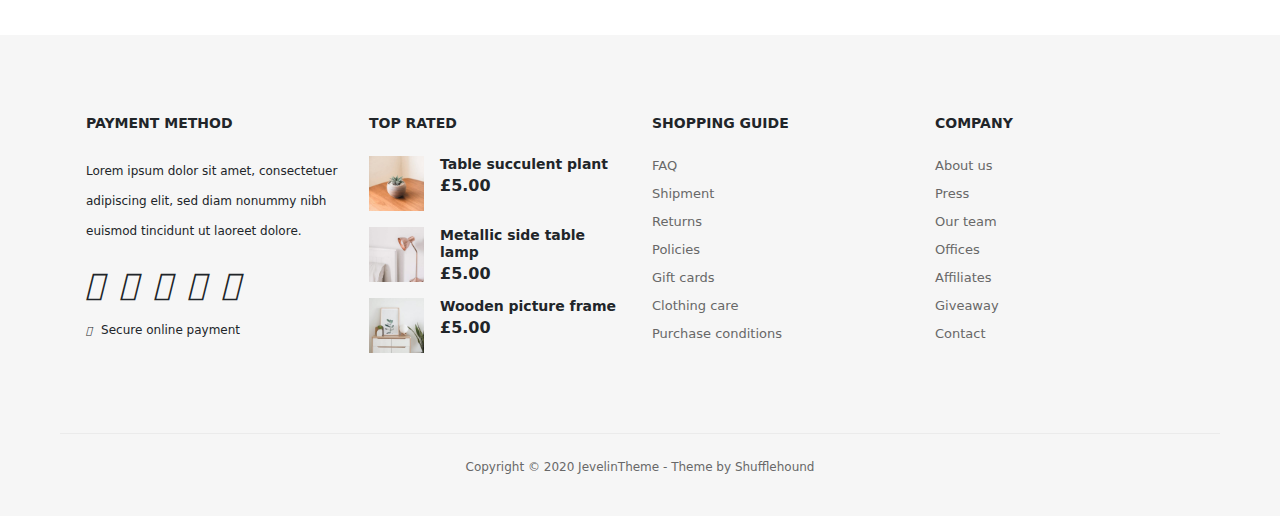
==== commit a79314d0: "commit" ====
--- a/Task1/index.html
+++ b/Task1/index.html
@@ -8,25 +8,33 @@
         <link rel="icon" type="image/x-icon" href="assets/icon.png">
         <link rel="stylesheet" href="css/style.css">
         <link rel="stylesheet" href="assets/bootstrap.min.css">
+        <link rel="stylesheet" href="assets/font-awesome.min.css">
         <script defer src="assets/bootstrap.bundle.min.js"></script>
         <script defer src="assets/icons.js"></script>
         <script defer src="js/script.js"></script>
     </head>
     <body>
-        <nav class="navbar navbar-expand-md bg-light navbar-light fixed-top p-5" id="navbar"><!-- fixed-top -->
+        <nav class="navbar navbar-expand-xl bg-light navbar-light fixed-top p-5" id="navbar"><!-- fixed-top -->
             <div class="container-fluid">
                 <div>
                     <a class="navbar-brand p-5" href="#" id="logo">
                         <img src="assets/logo.png" alt="Logo">
                     </a>
                 </div>
-                <div>
+                <div class="d-flex">
                     <button class="navbar-toggler" data-bs-toggle="collapse" data-bs-target="#navigation" aria-controls="nav" aria-label="Expand navigation">
                         <div class="navbar-toggler-icon"></div>
                     </button>
-                </div>
-                <div class="collapse navbar-collapse d-flex justify-content-center" id="navbarNav">
-                    <ul class="navbar-nav" id="navigation">
+                    <div class="d-lg-block ps-3">
+                        <ul class="navbar-nav">
+                            <a class="nav-link cart-hide" href="#">
+                                <i class='fas fa-shopping-cart show-hover' id="carticon1"></i>
+                            </a>
+                        </ul>
+                    </div>
+                </div>
+                <div class="collapse navbar-collapse" id="navigation">
+                    <ul class="navbar-nav">
                         <li class="nav-item pe-3">
                             <b>
                                 <a class="nav-link active show-hover" href="#">Home</a>
@@ -59,7 +67,7 @@
                         </li>
                     </ul>
                 </div>
-                <div>
+                <div class="nav-hide">
                     <ul class="navbar-nav">
                         <li class="nav-item">
                             <a class="nav-link" href="#">
@@ -90,14 +98,34 @@
                 </div>
             </div>
         </nav>
+        <div class="icon-bar">
+            <div class="iconbar-10">
+                <i class='fas fa-layer-group icons'></i>
+            </div>
+            <div class="iconbar-10">
+                <i class='fas fa-glasses icons'></i>
+            </div>
+            <div class="iconbar-10">
+                <i class='fas fa-shopping-bag icons'></i>
+            </div>
+            <div class="iconbar-10">
+                <i class='far fa-question-circle icons'></i>
+            </div>
+            <div class="iconbar-10">
+                <i class="fa fa-support icons"></i>
+            </div>
+            <div class="iconbar-10">
+                <i class="fa fa-envelope icons"></i>
+            </div>
+        </div>
         <div class="container-fluid mt-5">
             <div class="row mt-5 pt-5">
-                <div class="col-md-6 my-5">
+                <div class="col-lg-6 my-5">
                     <div class="container m-5 p-5">
                         <button type="button" class="new-collection bg-171717 font-weight-600 mt-5">
                             New Collection
                         </button>
-                        <h1 class="text-dark mt-5 large-font me-5">Fill your home with uniqueness</h1>
+                        <h1 class="text-dark mt-5 large-font me-5 font-media-1">Fill your home with uniqueness</h1>
                         <h3 class="text-secondary font-size-20 font-weight-600 my-5">Huge variety with modern glamour!</h3>
                         <div class="text-dark mt-5 pt-5 cursor-pointer">
                             <b class="show-hover">Explore
@@ -106,7 +134,7 @@
                         </div>
                     </div>
                 </div>
-                <div class="col-md-6">
+                <div class="col-lg-6">
                     <div class="row">
                         <img src="assets/furniture1.jpg" alt="Furniture1">
                     </div>
@@ -115,55 +143,61 @@
         </div>
         <div class="container">
             <div class="row text-center">
-                <a href="#" class="text-decoration-none text-dark pb-5">
+                <a href="#" class="text-decoration-none text-dark pb-5 padding-media-1">
                     <b class="text-secondary">! Use discount code: FIRSTIME to get <span class="color-ff7012">10% off</span> your first order !</b>
                 </a>
             </div>
         </div>
         <div class="container-fluid p-5">
             <div class="row p-3">
-                <div class="col-lg-4">
-                    <div class="card text-center border-0">
-                        <img src="assets/furniture2.jpg" alt="Furniture2">
-                        <div class="card-img-overlay d-flex flex-column align-items-center justify-content-center m-5 p-5">
-                            <button type="button" class="new-collection bg-171717 font-weight-600 my-3">
-                                New Collection
-                            </button>
-                            <h2 class="card-text">Lights & Decor</h2>
-                            <button type="button" class="btn bg-transparent text-dark my-4 show-hover">
-                                <b>Show More
-                                    <i class='fas fa-angle-right' id="arrowright1"></i>
-                                </b>
-                            </button>
-                        </div>
-                    </div>
-                </div>
-                <div class="col-lg-4">
-                    <div class="card text-center border-0">
-                        <img src="assets/furniture3.jpg" alt="Furniture3">
-                        <div class="card-img-overlay d-flex flex-column align-items-center justify-content-center m-5 p-5">
-                            <h2 class="card-text mt-4">Kitchen Cutlery</h2>
-                            <button type="button" class="btn bg-transparent text-dark pt-5 show-hover">
-                                <b>Show More
-                                    <i class='fas fa-angle-right' id="arrowright1"></i>
-                                </b>
-                            </button>
-                        </div>
-                    </div>
-                </div>
-                <div class="col-lg-4">
-                    <div class="card text-center border-0">
-                        <img src="assets/furniture4.jpg" alt="Furniture4">
-                        <div class="card-img-overlay d-flex flex-column align-items-center justify-content-center m-5 p-5">
-                            <button type="button" class="new-collection bg-ff7012 font-weight-600 my-3">
-                                <b>Sale</b>
-                            </button>
-                            <h2 class="card-text mx-5">Living Room</h2>
-                            <button type="button" class="btn bg-transparent text-dark my-4 show-hover">
-                                <b>Show More
-                                    <i class='fas fa-angle-right' id="arrowright1"></i>
-                                </b>
-                            </button>
+                <div class="d-flex justify-content-center">
+                    <div class="col-md-6 col-lg-4">
+                        <div class="card text-center border-0">
+                            <img src="assets/furniture2.jpg" alt="Furniture2">
+                            <div class="card-img-overlay d-flex flex-column align-items-center justify-content-center m-5 p-5">
+                                <button type="button" class="new-collection bg-171717 font-weight-600 my-3">
+                                    New Collection
+                                </button>
+                                <h2 class="card-text">Lights & Decor</h2>
+                                <button type="button" class="btn bg-transparent text-dark my-4 show-hover">
+                                    <b>Show More
+                                        <i class='fas fa-angle-right' id="arrowright1"></i>
+                                    </b>
+                                </button>
+                            </div>
+                        </div>
+                    </div>
+                </div>
+                <div class="d-flex justify-content-center">
+                    <div class="col-md-6 col-lg-4">
+                        <div class="card text-center border-0">
+                            <img src="assets/furniture3.jpg" alt="Furniture3">
+                            <div class="card-img-overlay d-flex flex-column align-items-center justify-content-center m-5 p-5">
+                                <h2 class="card-text mt-4">Kitchen Cutlery</h2>
+                                <button type="button" class="btn bg-transparent text-dark pt-5 show-hover">
+                                    <b>Show More
+                                        <i class='fas fa-angle-right' id="arrowright1"></i>
+                                    </b>
+                                </button>
+                            </div>
+                        </div>
+                    </div>
+                </div>
+                <div class="d-flex justify-content-center">
+                    <div class="col-md-6 col-lg-4">
+                        <div class="card text-center border-0">
+                            <img src="assets/furniture4.jpg" alt="Furniture4">
+                            <div class="card-img-overlay d-flex flex-column align-items-center justify-content-center m-5 p-5">
+                                <button type="button" class="new-collection bg-ff7012 font-weight-600 my-3">
+                                    <b>Sale</b>
+                                </button>
+                                <h2 class="card-text mx-5">Living Room</h2>
+                                <button type="button" class="btn bg-transparent text-dark my-4 show-hover">
+                                    <b>Show More
+                                        <i class='fas fa-angle-right' id="arrowright1"></i>
+                                    </b>
+                                </button>
+                            </div>
                         </div>
                     </div>
                 </div>
@@ -216,22 +250,22 @@
             </div>
         </div>
         <div class="container-fluid py-5 my-5">
-            <div class="row mx-5">
-                <div class="col-lg-4 text-center px-5">
+            <div class="row d-flex justify-content-center mx-5">
+                <div class="col-md-8 col-lg-4 text-center px-5">
                     <div class="py-3 px-3">
                         <i class='far fa-clock' id="clockicon1"></i>
                         <h5 class="pb-3">24 h Shipping</h5>
                         <p>Lorem ipsum dolor sit amet, consectetur adipiscing elit. Curabitur leo felis, consectetur id elit id.</p>
                     </div>
                 </div>
-                <div class="col-lg-4 text-center px-5 border-right-left-1">
+                <div class="col-md-8 col-lg-4 text-center px-5 border-right-left-1">
                     <div class="py-3 px-3">
                         <i class='fas fa-truck' id="truckicon1"></i>
                         <h5 class="pb-3">Free returns</h5>
                         <p>Lorem ipsum dolor sit amet, consectetur adipiscing elit. Curabitur leo felis, consectetur id elit id.</p>
                     </div>
                 </div>
-                <div class="col-lg-4 text-center px-5">
+                <div class="col-md-8 col-lg-4 text-center px-5">
                     <div class="py-3 px-3">
                         <i class='fas fa-wallet' id="walleticon1"></i>
                         <h5 class="pb-3">100% money back guarantee</h5>
@@ -245,7 +279,7 @@
             <img src="assets/furniture6.jpg" alt="Furniture6" class="w-100">
         </div>
         <div class="container my-5">
-            <div class="d-flex justify-content-between">
+            <div class="d-lg-flex justify-content-between">
                 <div>
                     <h3>Find the closest store to your location</h3>
                     <p class="cart-font1 color-686868 col-lg-10">Quisque ut aliquam nunc, at finibus ante. Sed dignissim, nulla a fermentum egestas, odio</p>
@@ -384,8 +418,8 @@
             <div>
                 <p class="color-7d7d7d font-size-15 font-weight-400">Lorem ipsum dolor sit amet, consectetur adipiscing elit. Mauris</p>
             </div>
-            <div class="d-flex justify-content-center p-5 mb-5">
-                <div class="col-lg-5">
+            <div class="d-lg-flex justify-content-center p-5 mb-5">
+                <div class="col-lg-8">
                     <input type="text" placeholder="Please enter your email here..." class="col-lg-12">
                 </div>
                 <div>
--- a/Task1/css/style.css
+++ b/Task1/css/style.css
@@ -188,3 +188,50 @@
     font-size: 12px;
     color: #8d8d8d;
 }
+.icons{
+    color: #7d7d7d;
+    font-size: 20px;
+}
+.icon-bar{
+    position: fixed;
+    top: 150px;
+    right: 5px;
+    width: 60px;
+    background-color: #ffffff;
+    border-radius: 5px;
+    margin-right: 15px;
+    box-shadow: -10px 0px 20px 2px #0000000f;
+    z-index: 10;
+}
+.iconbar-10{
+    padding: 20px;
+    cursor: pointer;
+}
+.iconbar-10:hover{
+    color: #0078aa;
+}
+@media screen and (max-width: 768px) and (min-width: 200px){
+    .nav-hide{
+        display: none!important;
+    }
+    .font-media-1{
+        font-size: 50px!important;
+    }
+    .padding-media-1{
+        padding: 20px 0px!important;
+    }
+}
+@media screen and (max-width: 1024px) and (min-width: 769px){
+    .nav-hide{
+        display: none!important;
+    }
+    .font-media-1{
+        font-size: 35px!important;
+    }
+}
+@media screen and (max-width: 1440px) and (min-width: 1025px){
+    .cart-hide{
+        display: none!important;
+    } 
+}
+
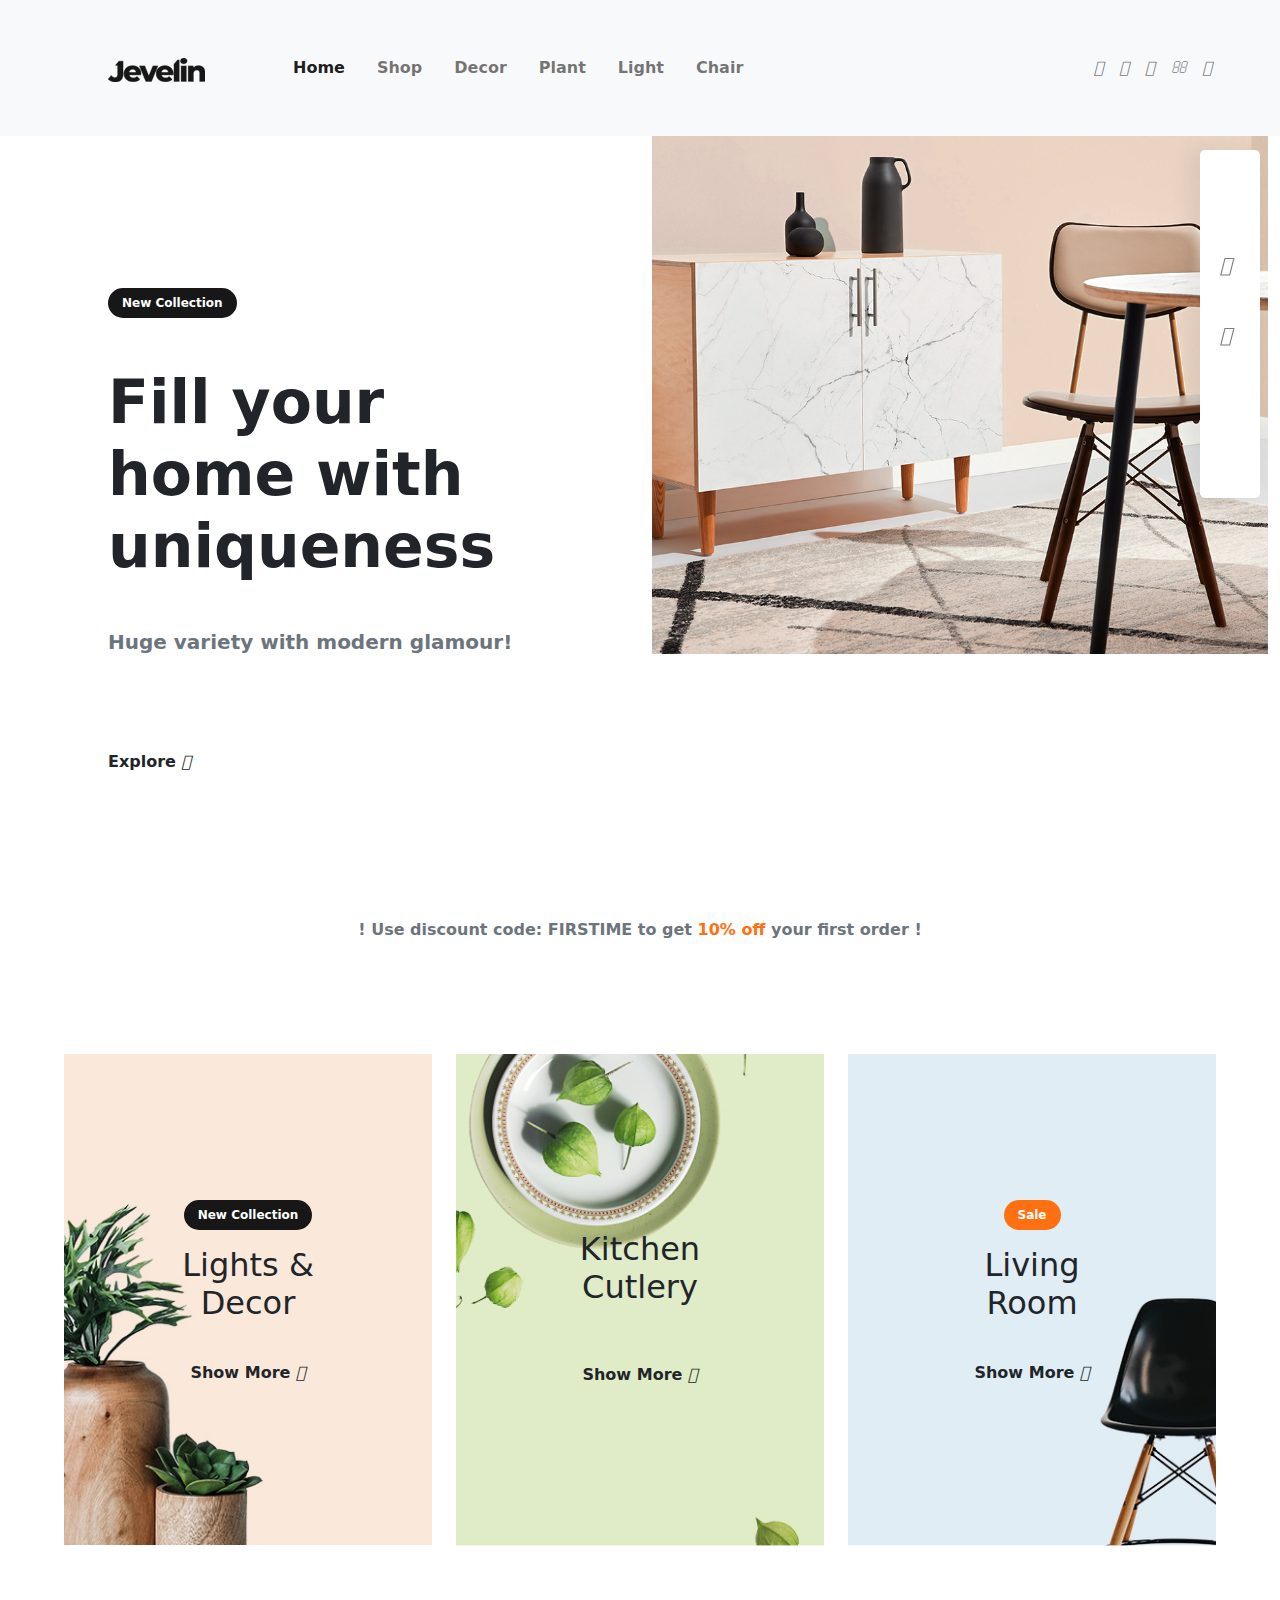
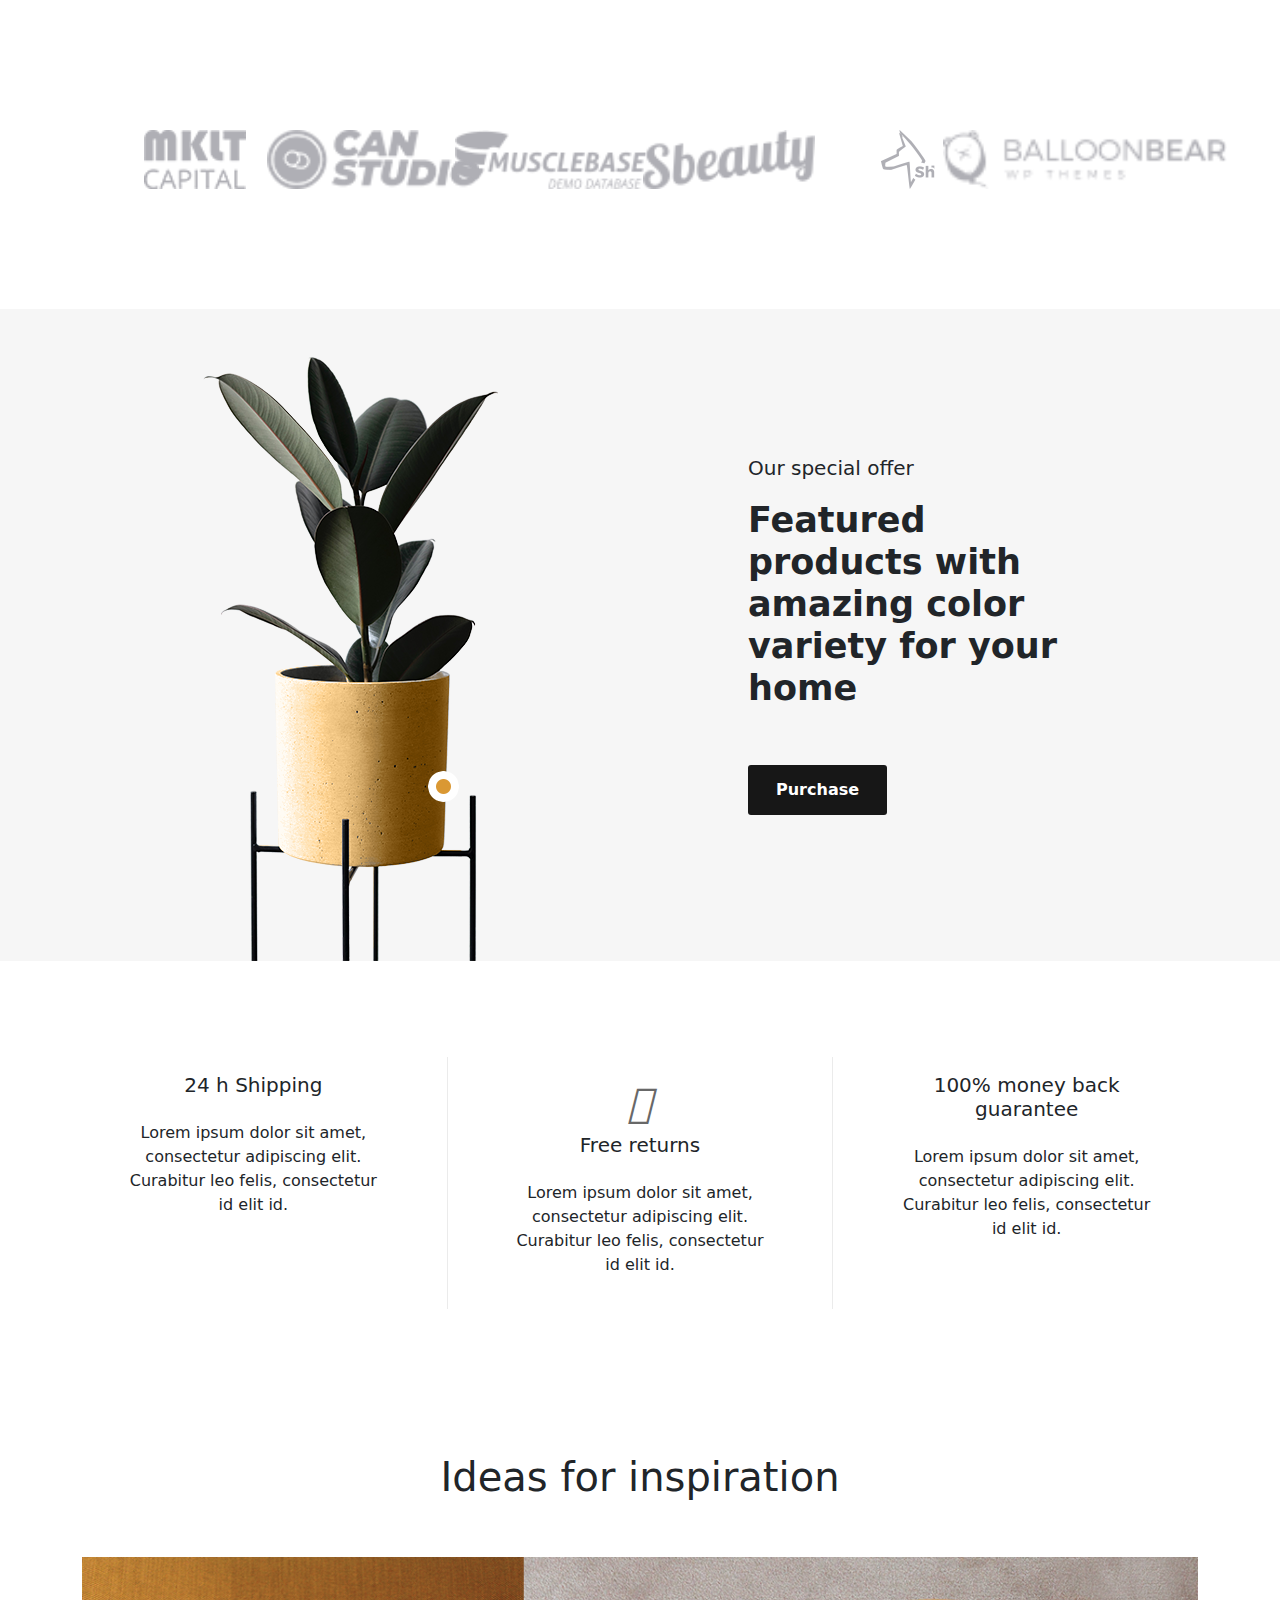
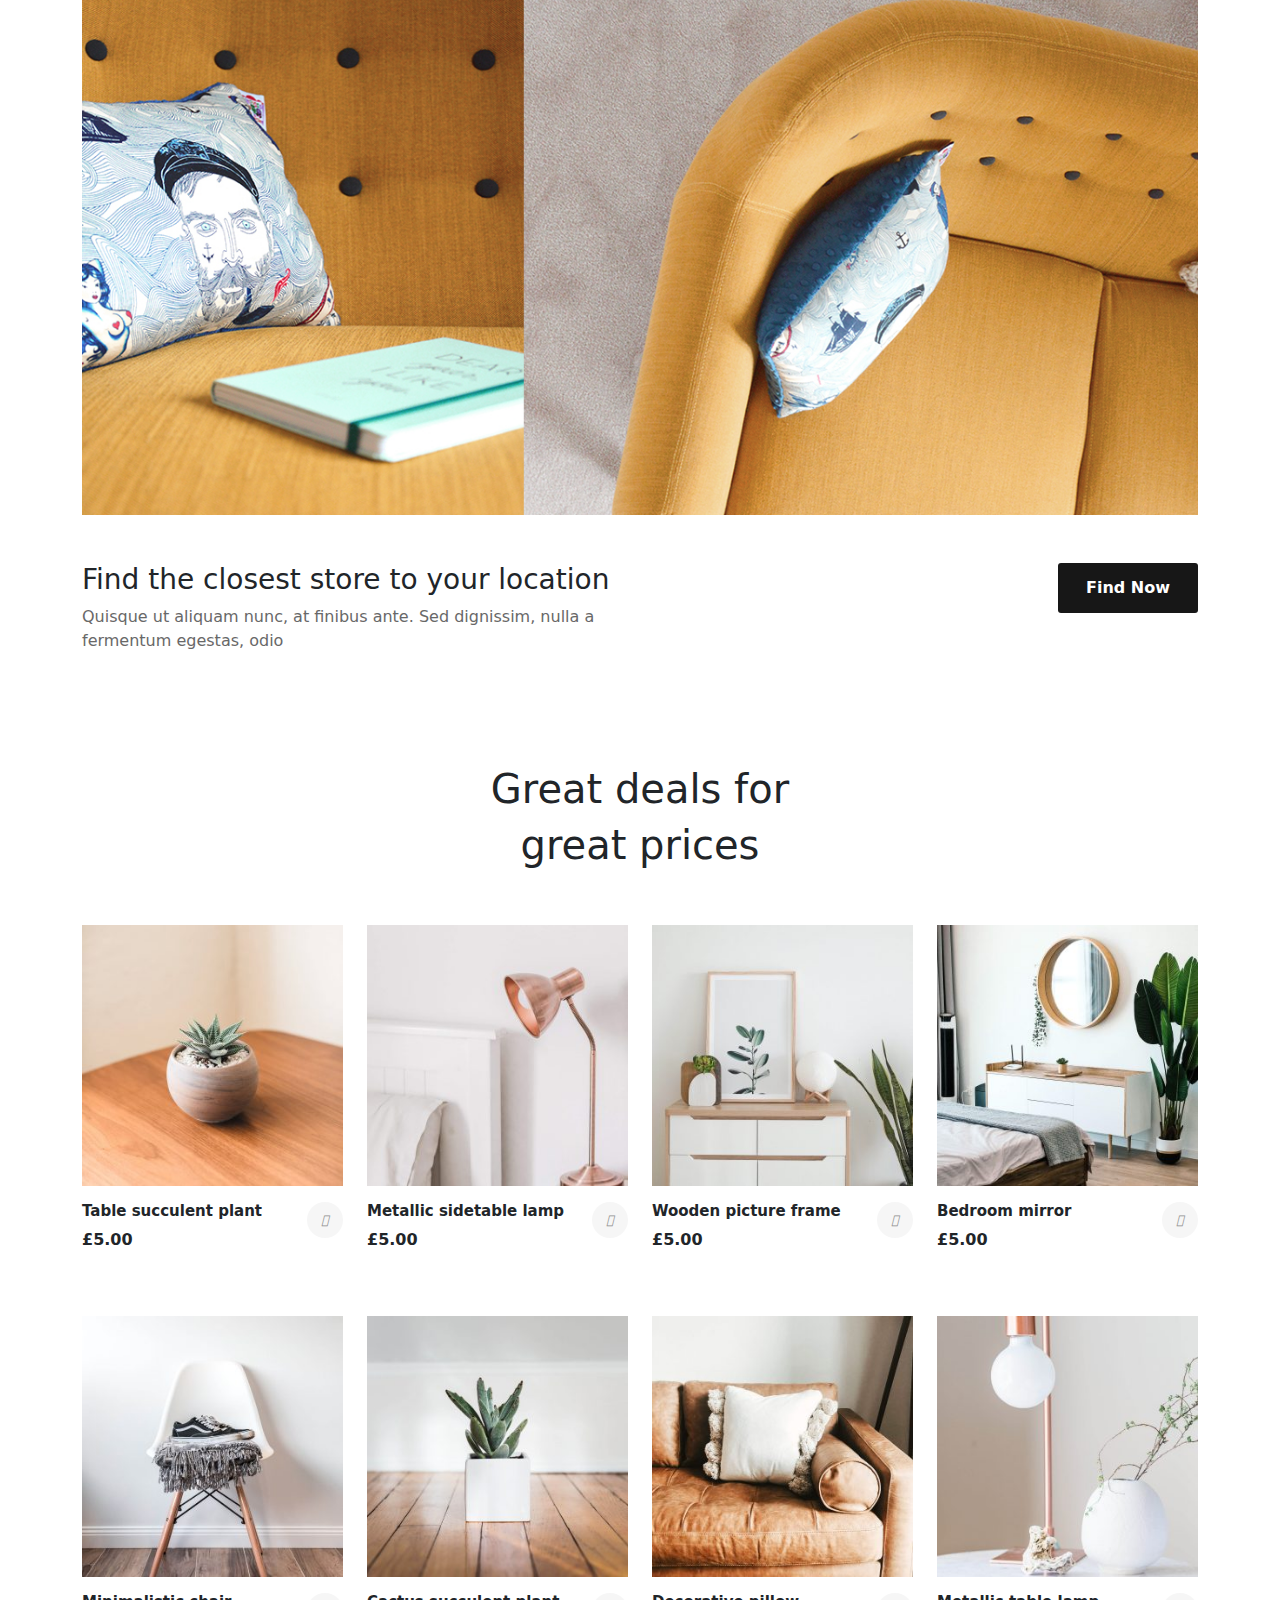
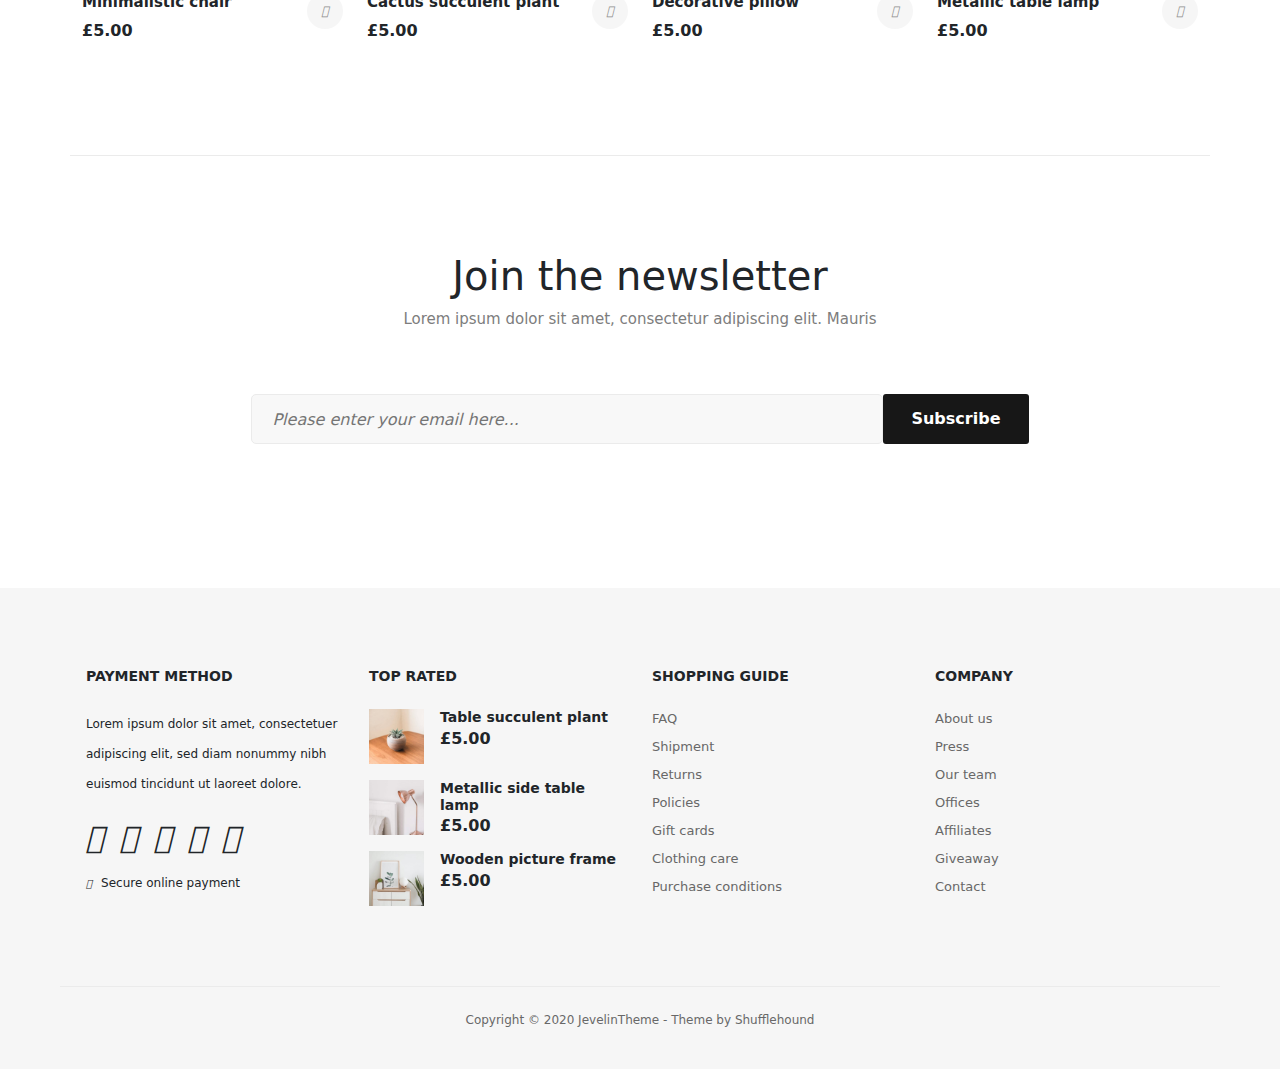
==== commit 0847c8a6: "commit" ====
--- a/Task1/index.html
+++ b/Task1/index.html
@@ -35,34 +35,34 @@
                 </div>
                 <div class="collapse navbar-collapse" id="navigation">
                     <ul class="navbar-nav">
-                        <li class="nav-item pe-3">
+                        <li class="nav-item pe-3 media-nav">
                             <b>
-                                <a class="nav-link active show-hover" href="#">Home</a>
-                            </b>
-                        </li>
-                        <li class="nav-item pe-3">
+                                <a class="nav-link active show-hover media-nav-font media-nav-active-font" href="#">Home</a>
+                            </b>
+                        </li>
+                        <li class="nav-item pe-3 media-nav">
                             <b>
-                                <a class="nav-link show-hover" href="#">Shop</a>
-                            </b>
-                        </li>
-                        <li class="nav-item pe-3">
+                                <a class="nav-link show-hover media-nav-font" href="#">Shop</a>
+                            </b>
+                        </li>
+                        <li class="nav-item pe-3 media-nav">
                             <b>
-                                <a class="nav-link show-hover" href="#">Decor</a>
-                            </b>
-                        </li>
-                        <li class="nav-item pe-3">
+                                <a class="nav-link show-hover media-nav-font" href="#">Decor</a>
+                            </b>
+                        </li>
+                        <li class="nav-item pe-3 media-nav">
                             <b>
-                                <a class="nav-link show-hover" href="#">Plant</a>
-                            </b>
-                        </li>
-                        <li class="nav-item pe-3">
+                                <a class="nav-link show-hover media-nav-font" href="#">Plant</a>
+                            </b>
+                        </li>
+                        <li class="nav-item pe-3 media-nav">
                             <b>
-                                <a class="nav-link show-hover" href="#">Light</a>
-                            </b>
-                        </li>
-                        <li class="nav-item pe-3">
+                                <a class="nav-link show-hover media-nav-font" href="#">Light</a>
+                            </b>
+                        </li>
+                        <li class="nav-item pe-3 media-nav">
                             <b>
-                                <a class="nav-link show-hover" href="#">Chair</a>
+                                <a class="nav-link show-hover media-nav-font" href="#">Chair</a>
                             </b>
                         </li>
                     </ul>
@@ -150,54 +150,48 @@
         </div>
         <div class="container-fluid p-5">
             <div class="row p-3">
-                <div class="d-flex justify-content-center">
-                    <div class="col-md-6 col-lg-4">
-                        <div class="card text-center border-0">
-                            <img src="assets/furniture2.jpg" alt="Furniture2">
-                            <div class="card-img-overlay d-flex flex-column align-items-center justify-content-center m-5 p-5">
-                                <button type="button" class="new-collection bg-171717 font-weight-600 my-3">
-                                    New Collection
-                                </button>
-                                <h2 class="card-text">Lights & Decor</h2>
-                                <button type="button" class="btn bg-transparent text-dark my-4 show-hover">
-                                    <b>Show More
-                                        <i class='fas fa-angle-right' id="arrowright1"></i>
-                                    </b>
-                                </button>
-                            </div>
-                        </div>
-                    </div>
-                </div>
-                <div class="d-flex justify-content-center">
-                    <div class="col-md-6 col-lg-4">
-                        <div class="card text-center border-0">
-                            <img src="assets/furniture3.jpg" alt="Furniture3">
-                            <div class="card-img-overlay d-flex flex-column align-items-center justify-content-center m-5 p-5">
-                                <h2 class="card-text mt-4">Kitchen Cutlery</h2>
-                                <button type="button" class="btn bg-transparent text-dark pt-5 show-hover">
-                                    <b>Show More
-                                        <i class='fas fa-angle-right' id="arrowright1"></i>
-                                    </b>
-                                </button>
-                            </div>
-                        </div>
-                    </div>
-                </div>
-                <div class="d-flex justify-content-center">
-                    <div class="col-md-6 col-lg-4">
-                        <div class="card text-center border-0">
-                            <img src="assets/furniture4.jpg" alt="Furniture4">
-                            <div class="card-img-overlay d-flex flex-column align-items-center justify-content-center m-5 p-5">
-                                <button type="button" class="new-collection bg-ff7012 font-weight-600 my-3">
-                                    <b>Sale</b>
-                                </button>
-                                <h2 class="card-text mx-5">Living Room</h2>
-                                <button type="button" class="btn bg-transparent text-dark my-4 show-hover">
-                                    <b>Show More
-                                        <i class='fas fa-angle-right' id="arrowright1"></i>
-                                    </b>
-                                </button>
-                            </div>
+                <div class="col-lg-4 width25 d-flex justify-content-center">
+                    <div class="card text-center border-0">
+                        <img src="assets/furniture2.jpg" alt="Furniture2">
+                        <div class="card-img-overlay d-flex flex-column align-items-center justify-content-center m-5 p-5">
+                            <button type="button" class="new-collection bg-171717 font-weight-600 my-3">
+                                New Collection
+                            </button>
+                            <h2 class="card-text">Lights & Decor</h2>
+                            <button type="button" class="btn bg-transparent text-dark my-4 show-hover">
+                                <b>Show More
+                                    <i class='fas fa-angle-right' id="arrowright1"></i>
+                                </b>
+                            </button>
+                        </div>
+                    </div>
+                </div>
+                <div class="col-lg-4 width25 d-flex justify-content-center">
+                    <div class="card text-center border-0">
+                        <img src="assets/furniture3.jpg" alt="Furniture3">
+                        <div class="card-img-overlay d-flex flex-column align-items-center justify-content-center m-5 p-5">
+                            <h2 class="card-text mt-4">Kitchen Cutlery</h2>
+                            <button type="button" class="btn bg-transparent text-dark pt-5 show-hover">
+                                <b>Show More
+                                    <i class='fas fa-angle-right' id="arrowright1"></i>
+                                </b>
+                            </button>
+                        </div>
+                    </div>
+                </div>
+                <div class="col-lg-4 width25 d-flex justify-content-center">
+                    <div class="card text-center border-0">
+                        <img src="assets/furniture4.jpg" alt="Furniture4">
+                        <div class="card-img-overlay d-flex flex-column align-items-center justify-content-center m-5 p-5">
+                            <button type="button" class="new-collection bg-ff7012 font-weight-600 my-3">
+                                <b>Sale</b>
+                            </button>
+                            <h2 class="card-text mx-5">Living Room</h2>
+                            <button type="button" class="btn bg-transparent text-dark my-4 show-hover">
+                                <b>Show More
+                                    <i class='fas fa-angle-right' id="arrowright1"></i>
+                                </b>
+                            </button>
                         </div>
                     </div>
                 </div>
@@ -205,22 +199,22 @@
         </div>
         <div class="container p-5">
             <div class="row py-5">
-                <div class="col-md-6 col-lg-3 col-xl-2 p-4">
+                <div class="col-md-6 col-lg-3 col-xl-2 p-4 d-flex justify-content-center">
                     <img src="assets/mklt.png" alt="MKLT">
                 </div>
-                <div class="col-md-6 col-lg-3 col-xl-2 p-4">
+                <div class="col-md-6 col-lg-3 col-xl-2 p-4 d-flex justify-content-center">
                     <img src="assets/can.png" alt="CAN">
                 </div>
-                <div class="col-md-6 col-lg-3 col-xl-2 p-4">
+                <div class="col-md-6 col-lg-3 col-xl-2 p-4 d-flex justify-content-center">
                     <img src="assets/musclebase.png" alt="Musclebase">
                 </div>
-                <div class="col-md-6 col-lg-3 col-xl-2 p-4">
+                <div class="col-md-6 col-lg-3 col-xl-2 p-4 d-flex justify-content-center">
                     <img src="assets/sbeauty.png" alt="Sbeauty">
                 </div>
-                <div class="col-md-6 col-lg-3 col-xl-2 p-4">
+                <div class="col-md-6 col-lg-3 col-xl-2 p-4 d-flex justify-content-center">
                     <img src="assets/sh.png" alt="SH">
                 </div>
-                <div class="col-md-6 col-lg-3 col-xl-2 p-4">
+                <div class="col-md-6 col-lg-3 col-xl-2 p-4 d-flex justify-content-center">
                     <img src="assets/balloonbear.png" alt="Balloonbear">
                 </div>
             </div>
@@ -229,7 +223,7 @@
             <div class="row mx-5">
                 <div class="col-lg-6 px-5">
                     <div class="d-flex justify-content-center">
-                        <img src="assets/furniture5-1.png" alt="Furniture1">
+                        <img src="assets/furniture5-1.png" alt="Furniture5-1" class="furniture5-media-width">
                     </div>
                 </div>
                 <div class="col-lg-6">
--- a/Task1/css/style.css
+++ b/Task1/css/style.css
@@ -220,6 +220,25 @@
     .padding-media-1{
         padding: 20px 0px!important;
     }
+    .furniture5-media-width{
+        width: 600px;
+    }
+    .width25{
+        width: 25%;
+    }
+    .media-nav{
+        background-color: #242424;
+        border-bottom: 1px solid #686868;
+        padding: 20px;
+    }
+    .media-nav-font{
+        color: #8d8d8d!important;
+        font-size: 14px!important;
+        font-weight: 400!important;
+    }
+    .media-nav-active-font{
+        color: #ffffff!important;
+    }
 }
 @media screen and (max-width: 1024px) and (min-width: 769px){
     .nav-hide{
@@ -227,6 +246,19 @@
     }
     .font-media-1{
         font-size: 35px!important;
+    }
+    .media-nav{
+        background-color: #242424;
+        border-bottom: 1px solid #686868;
+        padding: 20px;
+    }
+    .media-nav-font{
+        color: #8d8d8d!important;
+        font-size: 14px!important;
+        font-weight: 400!important;
+    }
+    .media-nav-active-font{
+        color: #ffffff!important;
     }
 }
 @media screen and (max-width: 1440px) and (min-width: 1025px){
